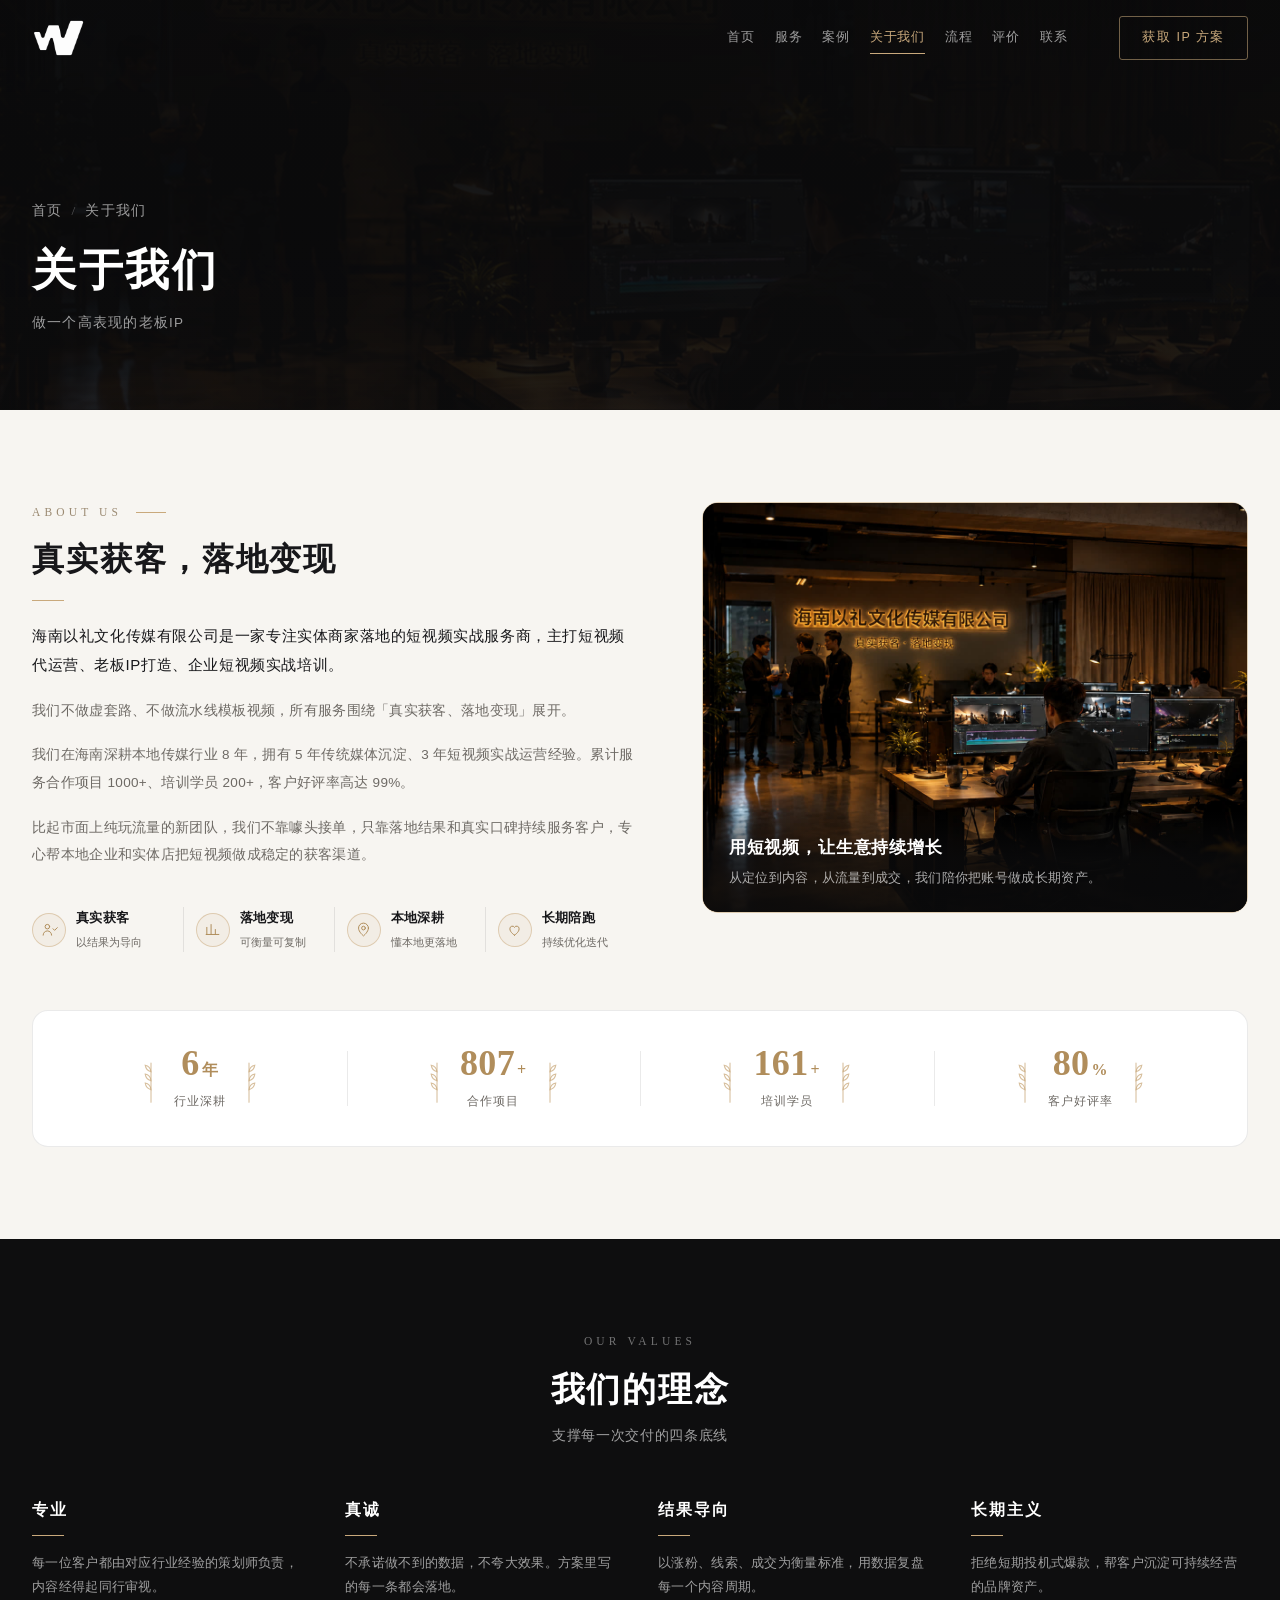
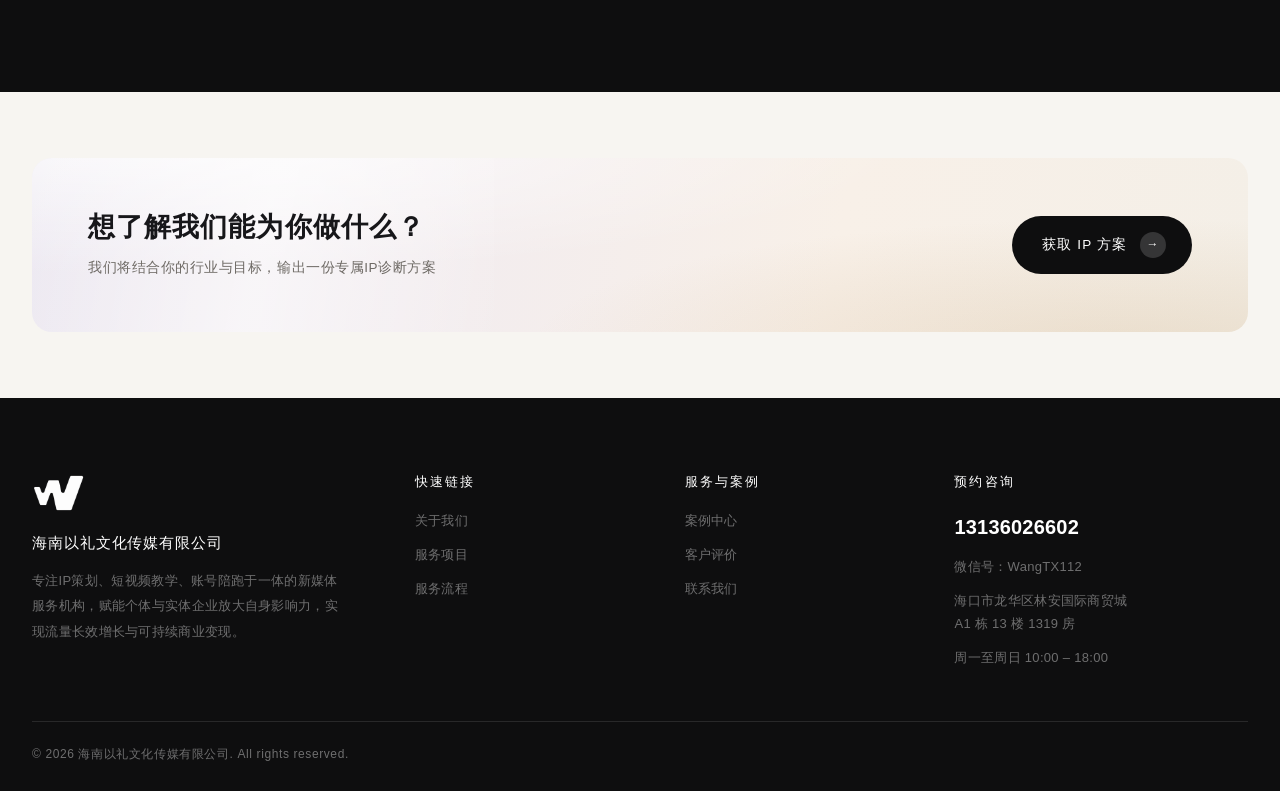
==== about.html @ f3bdbd37 "Publish responsive website with working videos and contact form" ====
<!DOCTYPE html>
<html lang="zh-CN">
<head>
<meta charset="UTF-8">
<meta name="viewport" content="width=device-width,initial-scale=1,viewport-fit=cover">
<title>关于我们 | 海南以礼文化传媒有限公司</title>
<meta name="description" content="海南以礼文化传媒有限公司是一家专注实体商家落地的短视频实战服务商，主打短视频代运营、老板IP打造、企业短视频实战培训。海南深耕 8 年，累计合作项目 1000+、培训学员 200+。">
<link rel="icon" href="assets/images/favicon.png" type="image/png">
<link rel="stylesheet" href="assets/css/base.css">
<link rel="stylesheet" href="assets/css/layout.css">
<link rel="stylesheet" href="assets/css/components.css">
<link rel="stylesheet" href="assets/css/pages.css">
<link rel="stylesheet" href="assets/css/responsive.css">
<link rel="stylesheet" href="assets/css/motion.css">
</head>
<body data-page="about">
<div id="site-header"></div>
<script src="assets/js/layout.js"></script>

<section class="phero">
  <div class="media" data-ph="about-1.jpg"><img src="assets/images/about-1.jpg" alt="团队办公场景"></div>
  <div class="wrap phero-in">
    <p class="crumb"><a href="index.html">首页</a><i>/</i>关于我们</p>
    <h1>关于我们</h1>
    <p>做一个高表现的老板IP</p>
  </div>
</section>

<section class="sec light">
  <div class="wrap about-split">
    <div class="about-tx rv">
      <p class="eyebrow eyebrow-l">About Us</p>
      <h2>真实获客，落地变现</h2>
      <span class="rule left"></span>
      <p class="lead mt-m">海南以礼文化传媒有限公司是一家专注实体商家落地的短视频实战服务商，主打短视频代运营、老板IP打造、企业短视频实战培训。</p>
      <p class="body mt-s">我们不做虚套路、不做流水线模板视频，所有服务围绕「真实获客、落地变现」展开。</p>
      <p class="body">我们在海南深耕本地传媒行业 8 年，拥有 5 年传统媒体沉淀、3 年短视频实战运营经验。累计服务合作项目 1000+、培训学员 200+，客户好评率高达 99%。</p>
      <p class="body">比起市面上纯玩流量的新团队，我们不靠噱头接单，只靠落地结果和真实口碑持续服务客户，专心帮本地企业和实体店把短视频做成稳定的获客渠道。</p>

      <div class="about-feat">
        <div>
          <span class="feat-ic"><svg viewBox="0 0 24 24"><circle cx="9" cy="8" r="3.2"/><path d="M3 20c0-3.3 2.7-6 6-6s6 2.7 6 6"/><path d="M17 11l2.2 2.2L23 9.4"/></svg></span>
          <div><b>真实获客</b><i>以结果为导向</i></div>
        </div>
        <div>
          <span class="feat-ic"><svg viewBox="0 0 24 24"><path d="M4 19V9M10 19V5M16 19v-7M21 19H3"/></svg></span>
          <div><b>落地变现</b><i>可衡量可复制</i></div>
        </div>
        <div>
          <span class="feat-ic"><svg viewBox="0 0 24 24"><path d="M19 10c0 5.5-7 11-7 11s-7-5.5-7-11a7 7 0 0 1 14 0z"/><circle cx="12" cy="10" r="2.6"/></svg></span>
          <div><b>本地深耕</b><i>懂本地更落地</i></div>
        </div>
        <div>
          <span class="feat-ic"><svg viewBox="0 0 24 24"><path d="M12 20s-6.5-3.8-6.5-9A3.5 3.5 0 0 1 12 9a3.5 3.5 0 0 1 6.5 2c0 5.2-6.5 9-6.5 9z"/></svg></span>
          <div><b>长期陪跑</b><i>持续优化迭代</i></div>
        </div>
      </div>
    </div>

    <div class="about-media rv" data-d="140">
      <div class="media" data-ph="about-1.jpg"><img src="assets/images/about-1.jpg" alt="公司办公与剪辑工位实景"></div>
      <div class="av-cap">
        <h4>用短视频，让生意持续增长</h4>
        <p>从定位到内容，从流量到成交，我们陪你把账号做成长期资产。</p>
      </div>
    </div>
  </div>

  <div class="wrap">
    <div class="about-stats-card rv" data-d="200">
      <div class="asc-item">
        <svg viewBox="0 0 20 56"><path d="M10 54V10"/><path d="M10 20C6.5 19 4 16 3.5 12.5 7 13 9.5 16 10 20Z"/><path d="M10 30C6.5 29 4 26 3.5 22.5 7 23 9.5 26 10 30Z"/><path d="M10 40C6.5 39 4 36 3.5 32.5 7 33 9.5 36 10 40Z"/></svg>
        <span class="asc-tx"><b><span data-count="8">8</span><em>年</em></b><span>行业深耕</span></span>
        <svg class="r" viewBox="0 0 20 56"><path d="M10 54V10"/><path d="M10 20C6.5 19 4 16 3.5 12.5 7 13 9.5 16 10 20Z"/><path d="M10 30C6.5 29 4 26 3.5 22.5 7 23 9.5 26 10 30Z"/><path d="M10 40C6.5 39 4 36 3.5 32.5 7 33 9.5 36 10 40Z"/></svg>
      </div>
      <div class="asc-item">
        <svg viewBox="0 0 20 56"><path d="M10 54V10"/><path d="M10 20C6.5 19 4 16 3.5 12.5 7 13 9.5 16 10 20Z"/><path d="M10 30C6.5 29 4 26 3.5 22.5 7 23 9.5 26 10 30Z"/><path d="M10 40C6.5 39 4 36 3.5 32.5 7 33 9.5 36 10 40Z"/></svg>
        <span class="asc-tx"><b><span data-count="1000">1000</span><em>+</em></b><span>合作项目</span></span>
        <svg class="r" viewBox="0 0 20 56"><path d="M10 54V10"/><path d="M10 20C6.5 19 4 16 3.5 12.5 7 13 9.5 16 10 20Z"/><path d="M10 30C6.5 29 4 26 3.5 22.5 7 23 9.5 26 10 30Z"/><path d="M10 40C6.5 39 4 36 3.5 32.5 7 33 9.5 36 10 40Z"/></svg>
      </div>
      <div class="asc-item">
        <svg viewBox="0 0 20 56"><path d="M10 54V10"/><path d="M10 20C6.5 19 4 16 3.5 12.5 7 13 9.5 16 10 20Z"/><path d="M10 30C6.5 29 4 26 3.5 22.5 7 23 9.5 26 10 30Z"/><path d="M10 40C6.5 39 4 36 3.5 32.5 7 33 9.5 36 10 40Z"/></svg>
        <span class="asc-tx"><b><span data-count="200">200</span><em>+</em></b><span>培训学员</span></span>
        <svg class="r" viewBox="0 0 20 56"><path d="M10 54V10"/><path d="M10 20C6.5 19 4 16 3.5 12.5 7 13 9.5 16 10 20Z"/><path d="M10 30C6.5 29 4 26 3.5 22.5 7 23 9.5 26 10 30Z"/><path d="M10 40C6.5 39 4 36 3.5 32.5 7 33 9.5 36 10 40Z"/></svg>
      </div>
      <div class="asc-item">
        <svg viewBox="0 0 20 56"><path d="M10 54V10"/><path d="M10 20C6.5 19 4 16 3.5 12.5 7 13 9.5 16 10 20Z"/><path d="M10 30C6.5 29 4 26 3.5 22.5 7 23 9.5 26 10 30Z"/><path d="M10 40C6.5 39 4 36 3.5 32.5 7 33 9.5 36 10 40Z"/></svg>
        <span class="asc-tx"><b><span data-count="99">99</span><em>%</em></b><span>客户好评率</span></span>
        <svg class="r" viewBox="0 0 20 56"><path d="M10 54V10"/><path d="M10 20C6.5 19 4 16 3.5 12.5 7 13 9.5 16 10 20Z"/><path d="M10 30C6.5 29 4 26 3.5 22.5 7 23 9.5 26 10 30Z"/><path d="M10 40C6.5 39 4 36 3.5 32.5 7 33 9.5 36 10 40Z"/></svg>
      </div>
    </div>
  </div>
</section>

<section class="sec dark">
  <div class="wrap">
    <div class="center rv">
      <p class="eyebrow">Our Values</p>
      <h2 class="sec-title">我们的理念</h2>
      <p class="sec-sub">支撑每一次交付的四条底线</p>
    </div>
    <div class="values mt-l">
      <div class="value rv">
        <h4>专业</h4><span class="rule left"></span>
        <p>每一位客户都由对应行业经验的策划师负责，内容经得起同行审视。</p>
      </div>
      <div class="value rv" data-d="100">
        <h4>真诚</h4><span class="rule left"></span>
        <p>不承诺做不到的数据，不夸大效果。方案里写的每一条都会落地。</p>
      </div>
      <div class="value rv" data-d="200">
        <h4>结果导向</h4><span class="rule left"></span>
        <p>以涨粉、线索、成交为衡量标准，用数据复盘每一个内容周期。</p>
      </div>
      <div class="value rv" data-d="300">
        <h4>长期主义</h4><span class="rule left"></span>
        <p>拒绝短期投机式爆款，帮客户沉淀可持续经营的品牌资产。</p>
      </div>
    </div>
  </div>
</section>

<section class="sec-sm light">
  <div class="wrap">
    <div class="cta-card rv">
      <div>
        <h2>想了解我们能为你做什么？</h2>
        <p>我们将结合你的行业与目标，输出一份专属IP诊断方案</p>
      </div>
      <a class="btn-pill" href="contact.html">获取 IP 方案 <i>→</i></a>
    </div>
  </div>
</section>

<div id="site-footer"></div>
<script src="assets/js/main.js"></script>
</body>
</html>
---- assets/css/base.css ----
/* ============ 海南以礼文化传媒有限公司 · 设计令牌与基础样式 ============ */
:root{
  --ink:#0E0E0F;          /* 主深色背景 */
  --ink-2:#141415;        /* 深色卡片 */
  --ink-3:#232325;        /* 深色描边 */
  --cream:#F7F5F1;        /* 浅色区块背景（暖白） */
  --cream-2:#EAE5DD;      /* 浅色描边/装饰 */
  --gold:#C9A97C;         /* 金色主强调 */
  --gold-d:#B08D5B;       /* 金色深 */
  --eyebrow:#9B8A72;      /* 小标英文（浅底） */
  --tx-dark:#17171A;
  --tx-mid:#6E6A65;
  --tx-light:#FFFFFF;
  --tx-dim:rgba(255,255,255,.60);
  --tx-dim-2:rgba(255,255,255,.40);
  --line-d:rgba(255,255,255,.11);
  --line-l:rgba(23,23,26,.09);

  --f-sans:-apple-system,BlinkMacSystemFont,"PingFang SC","Hiragino Sans GB","Microsoft YaHei","Helvetica Neue",Arial,sans-serif;
  --f-en:"Optima","Didot","Cormorant Garamond",Georgia,"Times New Roman",serif;
  --f-num:-apple-system,BlinkMacSystemFont,"Helvetica Neue",Arial,"PingFang SC",sans-serif;
  --f-serif:"Songti SC","Source Han Serif SC","Noto Serif SC","STSong",Georgia,serif;

  --wrap:1280px;
  --pad:40px;
  --r:3px;
  --ease:cubic-bezier(.22,.61,.36,1);
}

*,*::before,*::after{box-sizing:border-box}
html{-webkit-text-size-adjust:100%;scroll-behavior:smooth}
body{
  margin:0;font-family:var(--f-sans);background:var(--cream);color:var(--tx-dark);
  font-size:15px;line-height:1.75;letter-spacing:.02em;
  -webkit-font-smoothing:antialiased;-moz-osx-font-smoothing:grayscale;
}
img{max-width:100%;display:block;border:0}
a{color:inherit;text-decoration:none;transition:color .3s var(--ease),opacity .3s var(--ease)}
ul,ol{margin:0;padding:0;list-style:none}
h1,h2,h3,h4,h5{margin:0;font-weight:600;line-height:1.3;letter-spacing:.01em}
p{margin:0}
button,input,textarea,select{font:inherit;color:inherit}
::selection{background:var(--gold);color:#fff}

/* ---------- 布局工具 ---------- */
.wrap{
  width:100%;max-width:var(--wrap);margin:0 auto;
  padding-left:max(var(--pad),env(safe-area-inset-left,0px));
  padding-right:max(var(--pad),env(safe-area-inset-right,0px));
}
.wrap-n{max-width:1000px}
.sec{padding:92px 0}
.sec-sm{padding:66px 0}
.sec.first{padding-top:150px}   /* 无 Banner 的浅色页，避让固定页头 */
.dark{background:var(--ink);color:var(--tx-light)}
.dark p{color:var(--tx-dim)}
.light{background:var(--cream);color:var(--tx-dark)}
.white{background:#fff}
.center{text-align:center}
.grid{display:grid;gap:22px}
.g2{grid-template-columns:repeat(2,1fr)}
.g3{grid-template-columns:repeat(3,1fr)}
.g4{grid-template-columns:repeat(4,1fr)}
.mt-s{margin-top:16px}.mt-m{margin-top:32px}.mt-l{margin-top:52px}.mt-xl{margin-top:78px}

/* ---------- 标题组 ---------- */
.eyebrow{
  font-family:var(--f-en);font-size:11.5px;letter-spacing:.36em;text-transform:uppercase;
  color:var(--eyebrow);margin-bottom:16px;font-weight:500;
}
.dark .eyebrow{color:rgba(255,255,255,.42)}
.sec-title{font-size:34px;letter-spacing:.05em;font-weight:600}
.sec-sub{margin-top:13px;font-size:13.5px;color:var(--tx-mid);letter-spacing:.05em}
.dark .sec-sub{color:var(--tx-dim)}
.rule{display:block;width:32px;height:1px;background:var(--gold);margin:20px auto 0}
.rule.left{margin-left:0}

/* ---------- 按钮 ---------- */
.btn{
  display:inline-flex;align-items:center;justify-content:center;gap:10px;
  padding:15px 32px;font-size:13.5px;letter-spacing:.12em;border:1px solid transparent;
  border-radius:var(--r);cursor:pointer;transition:all .35s var(--ease);white-space:nowrap;
}
.btn-gold{background:var(--gold);color:#1A1512;border-color:var(--gold)}
.btn-gold:hover{background:var(--gold-d);border-color:var(--gold-d);color:#fff}
.btn-ghost{border-color:rgba(255,255,255,.30);color:var(--tx-light);background:transparent}
.btn-ghost:hover{border-color:var(--gold);color:var(--gold)}
.btn-dark{background:var(--ink);color:#fff;border-color:var(--ink)}
.btn-dark:hover{background:var(--gold);border-color:var(--gold);color:#1A1512}
.btn-line{border-color:rgba(23,23,26,.28);color:var(--tx-dark)}
.btn-line:hover{background:var(--tx-dark);color:#fff;border-color:var(--tx-dark)}
.btn-white{background:#fff;color:var(--tx-dark);border-color:#fff}
.btn-white:hover{background:var(--tx-dark);color:#fff;border-color:var(--tx-dark)}
.btn-block{width:100%}
.link-more{
  display:inline-flex;align-items:center;gap:8px;font-size:12.5px;letter-spacing:.09em;color:var(--tx-dark);
}
.link-more i{width:15px;height:1px;background:currentColor;transition:width .3s var(--ease)}
.link-more:hover{color:var(--gold)}
.link-more:hover i{width:25px}
.dark .link-more{color:var(--tx-dim)}

/* ---------- 图片占位（素材未上传时优雅降级） ---------- */
.media{
  display:block;position:relative;overflow:hidden;background:
    linear-gradient(135deg,#1C1C1E 0%,#2A2A2C 46%,#131314 100%);
}
.media::after{
  content:attr(data-ph);position:absolute;inset:0;z-index:0;
  display:flex;align-items:center;justify-content:center;text-align:center;padding:12px;
  font-family:var(--f-en);font-size:11px;letter-spacing:.18em;color:rgba(255,255,255,.28);
}
.media>img,.media>video{
  position:absolute;inset:0;z-index:1;width:100%;height:100%;
  object-fit:cover;transition:transform 1.1s var(--ease);
}
.media.tall{aspect-ratio:3/4}
.media.sq{aspect-ratio:1/1}
.media.wide{aspect-ratio:16/9}
.media.port{aspect-ratio:4/5}
.media.land{aspect-ratio:3/2}
.zoom:hover .media>img{transform:scale(1.05)}

/* ---------- 入场动画 ---------- */
.rv{opacity:0;transform:translateY(24px);transition:opacity .9s var(--ease),transform .9s var(--ease)}
.rv.in{opacity:1;transform:none}
@media (prefers-reduced-motion:reduce){
  .rv{opacity:1;transform:none;transition:none}
  html{scroll-behavior:auto}
}
---- assets/css/layout.css ----
/* ============ 页头 / 导航 ============ */
.hdr{
  position:fixed;top:0;left:0;right:0;z-index:120;
  transition:background .4s var(--ease),border-color .4s var(--ease);
  border-bottom:1px solid transparent;
  padding:calc(16px + env(safe-area-inset-top,0px)) 0 16px;
}
.hdr-in{display:flex;align-items:center;gap:28px}
.hdr.solid{background:rgba(14,14,15,.93);backdrop-filter:saturate(160%) blur(14px);border-bottom-color:var(--line-d)}
.hdr.on-light{background:rgba(255,255,255,.95);backdrop-filter:saturate(160%) blur(14px);border-bottom-color:var(--line-l)}

.logo{display:flex;align-items:center;color:var(--tx-light);margin-right:auto}
.on-light .logo{color:var(--tx-dark)}
.logo-mk{
  display:block;height:38px;flex:none;
}
.logo-mk img{display:block;height:100%;width:auto}
.logo-mk .lg-d{display:none}
.on-light .logo-mk .lg-l{display:none}
.on-light .logo-mk .lg-d{display:block}

.nav{display:flex;align-items:center;gap:26px;margin-right:32px}
.nav a{font-size:13px;letter-spacing:.06em;color:var(--tx-dim);position:relative;padding:5px 0}
.on-light .nav a{color:var(--tx-mid)}
.nav a::after{
  content:"";position:absolute;left:0;right:100%;bottom:0;height:1px;background:var(--gold);
  transition:right .35s var(--ease);
}
.nav a:hover,.nav a[aria-current="page"]{color:var(--gold)}
.nav a:hover::after,.nav a[aria-current="page"]::after{right:0}
.hdr-cta{display:flex;align-items:center;gap:12px}
.hdr .btn{padding:10px 22px;font-size:12.5px}
.hdr .btn-ghost{border-color:rgba(201,169,124,.55);color:var(--gold)}
.hdr .btn-ghost:hover{background:var(--gold);border-color:var(--gold);color:#1A1512}
.on-light .btn-ghost{border-color:rgba(23,23,26,.24);color:var(--tx-dark)}
.on-light .btn-ghost:hover{border-color:var(--gold);color:var(--gold)}

/* 汉堡菜单 */
.burger{display:none;width:44px;height:44px;background:none;border:0;cursor:pointer;position:relative}
.burger span{position:absolute;left:9px;right:9px;height:1.5px;background:currentColor;transition:.35s var(--ease)}
.burger span:nth-child(1){top:15px}
.burger span:nth-child(2){top:22px}
.burger span:nth-child(3){top:29px}
body.menu-open .burger span:nth-child(1){transform:translateY(7px) rotate(45deg)}
body.menu-open .burger span:nth-child(2){opacity:0}
body.menu-open .burger span:nth-child(3){transform:translateY(-7px) rotate(-45deg)}
.drawer{
  position:fixed;inset:0;z-index:110;background:var(--ink);
  height:100vh;height:100dvh;overflow-y:auto;overscroll-behavior:contain;
  -webkit-overflow-scrolling:touch;
  padding:calc(96px + env(safe-area-inset-top,0px))
          max(24px,env(safe-area-inset-right,0px))
          calc(40px + env(safe-area-inset-bottom,0px))
          max(24px,env(safe-area-inset-left,0px));
  display:flex;flex-direction:column;gap:6px;
  opacity:0;visibility:hidden;transform:translateY(-12px);transition:.4s var(--ease);
}
body.menu-open .drawer{opacity:1;visibility:visible;transform:none}
body.menu-open{overflow:hidden}
.drawer a{
  font-size:19px;letter-spacing:.1em;color:var(--tx-light);padding:15px 4px;
  border-bottom:1px solid var(--line-d);
}
.drawer a:hover{color:var(--gold)}
.drawer .btn{margin-top:26px}

/* ============ 首页 Hero：全屏照片轮播 ============ */
.hero{position:relative;min-height:100svh;display:flex;align-items:center;background:var(--ink);overflow:hidden}
.hero-slides{position:absolute;inset:0;z-index:0}
.hero-slide{position:absolute;inset:0;opacity:0;transition:opacity 1.25s var(--ease)}
.hero-slide.is-on{opacity:1}
.hero-slides::after{
  content:"";position:absolute;inset:0;z-index:2;pointer-events:none;
  background:
    linear-gradient(180deg,rgba(14,14,15,.42) 0%,rgba(14,14,15,0) 24%,rgba(14,14,15,0) 60%,rgba(14,14,15,.80) 100%),
    linear-gradient(100deg,rgba(11,11,12,.92) 0%,rgba(11,11,12,.78) 34%,rgba(12,12,13,.40) 66%,rgba(12,12,13,.20) 100%);
}
.hero-in{position:relative;z-index:4;width:100%;padding:146px 0 132px}
.hero h1{
  font-size:clamp(40px,5.9vw,84px);line-height:1.17;letter-spacing:.03em;color:#fff;font-weight:600;
}
.hero h1 em{display:block;font-style:normal}
.hero-sub{margin-top:28px;font-size:15.5px;line-height:2;color:var(--tx-dim);max-width:30em}
.hero-btns{display:flex;flex-wrap:wrap;gap:13px;margin-top:42px}

/* 左右切换箭头：贴在首屏左右两边，悬停浮现，触屏设备常显 */
.hero-arrow{
  position:absolute;top:50%;z-index:6;transform:translateY(-50%);
  width:46px;height:46px;padding:0;cursor:pointer;color:#fff;
  display:flex;align-items:center;justify-content:center;
  border:1px solid rgba(255,255,255,.44);border-radius:4px;
  background:rgba(14,14,15,.26);backdrop-filter:blur(6px);
  opacity:0;visibility:hidden;
  transition:opacity .35s var(--ease),visibility .35s var(--ease),
             background .3s var(--ease),border-color .3s var(--ease),color .3s var(--ease);
}
.hero-prev{left:24px}
.hero-next{right:24px}
.hero:hover .hero-arrow,.hero-arrow:focus-visible{opacity:1;visibility:visible}
.hero-arrow:hover{background:var(--gold);border-color:var(--gold);color:#1A1512}
.hero-arrow svg{width:18px;height:18px;stroke:currentColor;fill:none;stroke-width:1.6;stroke-linecap:round;stroke-linejoin:round}
@media (hover:none){
  .hero-arrow{opacity:1;visibility:visible}
}
/* 窗口不够宽时，首屏文字让出左右边距，避免被箭头压住 */
@media (max-width:1400px){
  .hero-in .wrap{
    padding-left:max(88px,env(safe-area-inset-left,0px));
    padding-right:max(88px,env(safe-area-inset-right,0px));
  }
}

/* ============ 数据条（独立深色横带） ============ */
.stats{background:var(--ink);color:var(--tx-light)}
.stats-in{display:grid;grid-template-columns:repeat(4,1fr)}
.stat{padding:40px 8px 44px;position:relative;text-align:center}
.stat+.stat::before{content:"";position:absolute;left:0;top:30px;bottom:30px;width:1px;background:var(--line-d)}
.stat>b{display:block;font-family:var(--f-num);font-size:34px;font-weight:700;letter-spacing:-.005em;color:#fff;line-height:1}
.stat>span{display:block;margin-top:13px;font-size:12.5px;letter-spacing:.12em;color:var(--tx-dim-2)}
.light .stat>b{color:var(--tx-dark)}
.light .stat>span{color:var(--tx-mid)}
.light .stat+.stat::before{background:var(--line-l)}

/* ============ 内页 Banner ============ */
.phero{position:relative;background:var(--ink);padding:186px 0 76px;overflow:hidden}
.phero .media{position:absolute;inset:0;opacity:.32}
.phero::after{
  content:"";position:absolute;inset:0;z-index:2;
  background:linear-gradient(180deg,rgba(10,10,11,.94),rgba(12,12,13,.72));
}
.phero-in{position:relative;z-index:3}
.phero h1{font-size:clamp(30px,3.6vw,44px);letter-spacing:.06em;color:#fff}
.phero p{margin-top:13px;font-size:13.5px;letter-spacing:.09em;color:var(--tx-dim)}
.crumb{font-family:var(--f-en);font-size:11px;letter-spacing:.2em;color:var(--tx-dim-2);margin-bottom:18px}
.crumb a:hover{color:var(--gold)}
.crumb i{margin:0 9px;font-style:normal;opacity:.5}

/* ============ 通栏 CTA（浅色渐变圆角卡） ============ */
.cta-card{
  position:relative;overflow:hidden;border-radius:20px;
  padding:52px 56px;display:flex;align-items:center;justify-content:space-between;gap:36px;
  background:linear-gradient(100deg,#ECE8F1 0%,#F2ECEF 32%,#F8F0E8 66%,#F4EFE7 100%);
}
.cta-card::before{
  content:"";position:absolute;inset:0;z-index:0;
  background:
    radial-gradient(120% 150% at 10% -10%,rgba(255,255,255,.78) 0%,rgba(255,255,255,0) 52%),
    radial-gradient(85% 130% at 90% 110%,rgba(201,169,124,.26) 0%,rgba(201,169,124,0) 58%);
}
.cta-card>*{position:relative;z-index:1}
.cta-card h2{font-size:27px;letter-spacing:.04em;color:var(--tx-dark);font-weight:600}
.cta-card p{margin-top:11px;font-size:13.5px;letter-spacing:.04em;color:var(--tx-mid)}

.btn-pill{
  display:inline-flex;align-items:center;gap:13px;flex:none;
  padding:16px 26px 16px 30px;border-radius:999px;background:var(--ink);color:#fff;
  font-size:13.5px;letter-spacing:.08em;white-space:nowrap;transition:.35s var(--ease);
}
.btn-pill i{
  width:26px;height:26px;border-radius:50%;background:rgba(255,255,255,.16);flex:none;
  display:flex;align-items:center;justify-content:center;font-style:normal;font-size:12px;
  transition:.35s var(--ease);
}
.btn-pill:hover{background:var(--gold);color:#1A1512}
.btn-pill:hover i{background:rgba(26,21,18,.18);transform:translateX(3px)}
---- assets/css/components.css ----
/* ============ 首页导语区（左文右图，横向可滑） ============ */
.intro-split{display:grid;grid-template-columns:.9fr 1.1fr;gap:56px;align-items:center}
.intro-tx h2{font-size:clamp(28px,2.8vw,40px);line-height:1.24;letter-spacing:.03em}
.intro-sub{margin-top:16px;font-size:14px;line-height:1.95;color:var(--tx-mid);max-width:25em}
.intro-stats{
  display:grid;grid-template-columns:repeat(2,1fr);gap:26px 30px;
  margin:34px 0 32px;max-width:23em;
}
.intro-stats>div>b{display:block;font-family:var(--f-num);font-size:36px;font-weight:700;letter-spacing:-.01em;line-height:1;color:var(--tx-dark)}
.intro-stats>div>span{display:block;margin-top:8px;font-size:12.5px;letter-spacing:.09em;color:var(--tx-mid)}
.intro-btns{display:flex;flex-wrap:wrap;gap:12px}

/* 右侧视频：竖版短视频，限宽居中 */
.intro-video{position:relative;width:100%;max-width:342px;margin:0 auto}
.intro-video .media{aspect-ratio:9/16;border-radius:18px}
.vid-sound{
  position:absolute;right:14px;bottom:14px;z-index:3;
  width:40px;height:40px;padding:0;cursor:pointer;color:#fff;
  display:flex;align-items:center;justify-content:center;
  border:1px solid rgba(255,255,255,.42);border-radius:50%;
  background:rgba(14,14,15,.34);backdrop-filter:blur(6px);
  transition:background .3s var(--ease),border-color .3s var(--ease),color .3s var(--ease);
}
.vid-sound:hover{background:var(--gold);border-color:var(--gold);color:#1A1512}
.vid-sound svg{width:17px;height:17px;stroke:currentColor;fill:none;stroke-width:1.5;stroke-linecap:round;stroke-linejoin:round}
.vid-sound .ic-loud{display:none}
.vid-sound[aria-pressed="true"] .ic-mute{display:none}
.vid-sound[aria-pressed="true"] .ic-loud{display:block}

/* ============ 服务卡片（4 张独立白卡，居中内容） ============ */
.svc-grid{display:grid;grid-template-columns:repeat(4,1fr);gap:22px}
.svc{
  background:#fff;border:1px solid var(--line-l);border-radius:var(--r);
  padding:40px 26px 34px;text-align:center;transition:transform .4s var(--ease),box-shadow .4s var(--ease);
}
.svc:hover{transform:translateY(-6px);box-shadow:0 20px 44px rgba(23,20,16,.09)}
.svc-ic{
  width:44px;height:44px;margin:0 auto 22px;display:flex;align-items:center;justify-content:center;
  color:var(--tx-dark);
}
.svc-ic svg{width:26px;height:26px;stroke:currentColor;fill:none;stroke-width:1.3}
.svc h3{font-size:16px;letter-spacing:.05em}
.svc p{margin-top:13px;font-size:12.5px;line-height:1.95;color:var(--tx-mid);min-height:4.9em}
.svc .link-more{margin-top:20px}

/* ============ 案例卡片（图上 + 文字在下） ============ */
.case{display:block;overflow:hidden;border-radius:var(--r)}
.case .media{aspect-ratio:3/2}
.case-info{padding:18px 2px 0}

/* 竖版案例卡：悬停静音播放预览片段 */
.case-v .media.vert{aspect-ratio:9/16;border-radius:10px}
.case-v .media>video{z-index:2;opacity:0;transition:opacity .45s var(--ease)}
.case-v:hover .media>video,.case-v.is-playing .media>video{opacity:1}
.case-play{
  position:absolute;inset:0;z-index:3;display:flex;align-items:center;justify-content:center;
  transition:opacity .35s var(--ease);pointer-events:none;
}
.case-play svg{
  width:46px;height:46px;padding:13px;box-sizing:border-box;border-radius:50%;
  fill:#fff;stroke:none;background:rgba(14,14,15,.42);backdrop-filter:blur(4px);
  border:1px solid rgba(255,255,255,.38);transition:.35s var(--ease);
}
.case-v:hover .case-play,.case-v.is-playing .case-play{opacity:0}
/* 声音按钮不能嵌在 <a> 里，卡片改为 div 容器 + 内层整块链接 */
.case-v{position:relative}
.case-a{display:block;color:inherit}
.case-sound{
  top:12px;right:12px;bottom:auto;width:34px;height:34px;z-index:4;opacity:0;
  transition:opacity .3s var(--ease),background .3s var(--ease),border-color .3s var(--ease),color .3s var(--ease);
}
.case-sound svg{width:15px;height:15px}
.case-v:hover .case-sound,.case-sound:focus-visible,.case-sound[aria-pressed="true"]{opacity:1}
/* 触屏没有 hover，按钮常显 */
@media (hover:none){.case-sound{opacity:1}}
.case-info h3{font-size:16px;letter-spacing:.05em;color:#fff}
.case-info p{margin-top:8px;font-size:12.5px;letter-spacing:.06em;color:var(--gold)}
.case-num{display:block;margin-top:7px;font-size:12px;letter-spacing:.03em;color:var(--tx-dim-2)}
/* 账号主页截图卡：按截图原始比例展示，不裁切 */
.case .media.shot{aspect-ratio:1206/1250;background:#EFECE6}
/* 浅色区块内变为白卡 */
.light .case,.white .case{background:#fff;border:1px solid var(--line-l);transition:transform .4s var(--ease),box-shadow .4s var(--ease)}
.light .case:hover,.white .case:hover{transform:translateY(-6px);box-shadow:0 20px 44px rgba(23,20,16,.09)}
.light .case-info,.white .case-info{padding:18px 20px 22px}
.light .case-info h3,.white .case-info h3{color:var(--tx-dark)}
.light .case-num,.white .case-num{color:var(--tx-mid)}

/* 筛选标签 */
.filters{display:flex;flex-wrap:wrap;justify-content:center;gap:10px;margin:0 0 44px}
.filter{
  padding:9px 24px;font-size:12.5px;letter-spacing:.09em;border:1px solid var(--line-l);
  background:transparent;cursor:pointer;transition:.3s var(--ease);color:var(--tx-mid);border-radius:var(--r);
}
.filter:hover{border-color:var(--gold);color:var(--gold)}
.filter.on{background:var(--ink);border-color:var(--ink);color:#fff}
.case-item.hide{display:none}

/* ============ 关于我们 ============ */
.about-split{display:grid;grid-template-columns:1.05fr .95fr;gap:66px;align-items:start}

/* 小标后缀短线 */
.eyebrow-l{display:flex;align-items:center;gap:14px}
.eyebrow-l::after{content:"";flex:none;width:30px;height:1px;background:var(--gold)}

.about-tx h2{font-size:clamp(26px,2.5vw,36px);letter-spacing:.06em;font-family:var(--f-serif);font-weight:600;line-height:1.3}
.about-tx .lead{margin-top:20px;font-size:15px;color:var(--tx-dark);letter-spacing:.04em;line-height:1.95}
.about-tx p+p{margin-top:17px}
.about-tx .body{font-size:13.5px;line-height:2.05;color:var(--tx-mid)}

/* 四条卖点：圆形金色图标 + 竖分隔线 */
.about-feat{display:grid;grid-template-columns:repeat(4,1fr);gap:0;margin-top:38px}
.about-feat>div{display:flex;align-items:center;gap:10px;padding:0 12px}
.about-feat>div:first-child{padding-left:0}
.about-feat>div+div{border-left:1px solid var(--line-l)}
.feat-ic{
  width:34px;height:34px;flex:none;border-radius:50%;
  border:1px solid rgba(201,169,124,.5);background:rgba(201,169,124,.10);
  display:flex;align-items:center;justify-content:center;color:var(--gold-d);
}
.feat-ic svg{width:17px;height:17px;stroke:currentColor;fill:none;stroke-width:1.4;stroke-linecap:round;stroke-linejoin:round}
.about-feat b{display:block;font-size:13px;letter-spacing:.02em;color:var(--tx-dark);font-weight:600;white-space:nowrap}
.about-feat i{display:block;margin-top:3px;font-style:normal;font-size:11px;letter-spacing:0;color:var(--tx-mid);white-space:nowrap}

/* 右侧视频卡：金色描边 + 播放按钮 + 底部说明条 */
.about-media{position:relative;border-radius:16px;overflow:hidden;border:1px solid rgba(201,169,124,.55)}
.about-media .media{aspect-ratio:4/3}
.about-media>video{position:absolute;inset:0;z-index:2;width:100%;height:100%;object-fit:cover;opacity:0;transition:opacity .4s var(--ease)}
.about-media.on>video{opacity:1}
.av-play{
  position:absolute;left:50%;top:44%;z-index:4;transform:translate(-50%,-50%);
  width:64px;height:64px;padding:0;cursor:pointer;border-radius:50%;
  border:1px solid rgba(255,255,255,.7);background:rgba(255,255,255,.22);backdrop-filter:blur(4px);
  display:flex;align-items:center;justify-content:center;color:#fff;transition:.35s var(--ease);
}
.av-play svg{width:22px;height:22px;fill:currentColor;stroke:none;margin-left:3px}
.av-play:hover{background:var(--gold);border-color:var(--gold);color:#1A1512;transform:translate(-50%,-50%) scale(1.06)}
.about-media.on .av-play{opacity:0;visibility:hidden}
.av-cap{
  position:absolute;left:0;right:0;bottom:0;z-index:3;padding:26px 26px 22px;
  background:linear-gradient(180deg,rgba(10,10,11,0),rgba(10,10,11,.86) 46%,rgba(10,10,11,.94));
}
.av-cap h4{font-size:16.5px;letter-spacing:.05em;color:#fff;font-weight:600}
.av-cap p{margin-top:8px;font-size:12.5px;line-height:1.85;color:rgba(255,255,255,.66)}
.about-media.on .av-cap{opacity:0;visibility:hidden;transition:.35s var(--ease)}

/* 数据卡：白底圆角 + 两侧麦穗装饰 */
.about-stats-card{
  margin-top:58px;background:#fff;border:1px solid var(--line-l);border-radius:16px;
  display:grid;grid-template-columns:repeat(4,1fr);padding:34px 20px;
}
.asc-item{display:flex;align-items:center;justify-content:center;gap:14px;position:relative}
.asc-item+.asc-item::before{content:"";position:absolute;left:0;top:6px;bottom:6px;width:1px;background:var(--line-l)}
.asc-item>svg{width:18px;height:50px;flex:none;stroke:rgba(201,169,124,.75);fill:none;stroke-width:1.2;stroke-linecap:round}
.asc-item>svg.r{transform:scaleX(-1)}
.asc-tx{text-align:center}
.asc-tx>b{
  display:block;font-family:var(--f-serif);font-size:36px;font-weight:600;line-height:1;
  color:var(--gold-d);letter-spacing:.01em;white-space:nowrap;
}
.asc-tx>b em{font-style:normal;font-size:16px;margin-left:2px}
.asc-tx>span{display:block;margin-top:10px;font-size:12px;letter-spacing:.09em;color:var(--tx-mid);white-space:nowrap}

/* 理念 */
.values{display:grid;grid-template-columns:repeat(4,1fr);gap:36px}
.value h4{font-size:15.5px;letter-spacing:.12em}
.value .rule{margin:15px 0}
.value p{font-size:12.5px;line-height:1.95;color:var(--tx-mid)}
.dark .value h4{color:#fff}
.dark .value p{color:var(--tx-dim)}

/* ============ 服务项目（图文交错） ============ */
.srow{display:grid;grid-template-columns:.92fr 1.08fr;gap:54px;align-items:center}
.srow[id]{scroll-margin-top:calc(96px + env(safe-area-inset-top,0px))}
.srow+.srow{margin-top:82px;padding-top:82px;border-top:1px solid var(--line-l)}
.srow:nth-child(even) .srow-media{order:2}
.srow-num{font-family:var(--f-num);font-size:12px;font-weight:600;letter-spacing:.2em;color:var(--gold);margin-bottom:15px}
.srow h3{font-size:25px;letter-spacing:.05em}
.srow>div>p{margin-top:17px;font-size:13.5px;line-height:2.05;color:var(--tx-mid)}
.slist{margin-top:24px;display:grid;gap:11px}
.slist li{position:relative;padding-left:20px;font-size:13.5px;color:var(--tx-mid)}
.slist li::before{
  content:"";position:absolute;left:0;top:.72em;width:7px;height:7px;
  border:1px solid var(--gold);transform:rotate(45deg);
}

/* ============ 服务流程：七步卡片矩阵 ============ */
.proc-head{display:grid;grid-template-columns:1fr auto;gap:48px;align-items:start;position:relative}
.proc-title{font-family:var(--f-serif);font-size:clamp(30px,3.4vw,44px);letter-spacing:.06em;font-weight:600;line-height:1.25}
.proc-head .sec-sub{margin-top:18px;font-size:14.5px}
.proc-quote{margin:0;display:flex;gap:14px;padding-top:8px;max-width:26em}
.pq-mark{
  font-family:var(--f-en);font-size:34px;line-height:.9;color:var(--gold);flex:none;
}
.proc-quote p{font-size:14px;line-height:2;color:var(--tx-mid);letter-spacing:.03em}
/* 右上角装饰弧线 */
.proc-arc{position:absolute;right:-10px;top:-18px;width:280px;height:90px;pointer-events:none;z-index:0}
.proc-arc svg{width:100%;height:100%;fill:none;stroke:rgba(201,169,124,.5);stroke-width:1}
.proc-arc circle{fill:var(--gold);stroke:none}

.proc-grid{display:grid;grid-template-columns:repeat(4,1fr)}
.pstep{padding:0 26px;border-left:1px solid var(--line-l)}
.pstep:nth-child(4n+1){border-left:0;padding-left:0}
.pstep:nth-child(n+5){margin-top:40px;padding-top:38px;border-top:1px solid var(--line-l)}
.ps-n{
  display:flex;align-items:center;justify-content:center;
  width:46px;height:46px;border-radius:50%;border:1px solid rgba(201,169,124,.55);
  font-family:var(--f-serif);font-size:17px;font-weight:600;color:var(--gold-d);letter-spacing:.02em;
}
.ps-ic{display:block;margin:22px 0 16px;color:var(--gold-d)}
.ps-ic svg{width:23px;height:23px;stroke:currentColor;fill:none;stroke-width:1.3;stroke-linecap:round;stroke-linejoin:round}
.pstep h4{font-size:14.5px;letter-spacing:.03em;color:var(--tx-dark)}
.pstep>p{margin-top:12px;font-size:12px;line-height:2;color:var(--tx-mid)}

/* 底部总结胶囊 */
.proc-sum{display:flex;align-items:center;justify-content:center;gap:18px;margin-top:58px}
.proc-sum>i{
  font-style:normal;width:30px;height:30px;flex:none;border-radius:50%;
  display:flex;align-items:center;justify-content:center;
  color:var(--tx-mid);font-size:15px;border:1px solid var(--line-l);
}
.proc-sum-in{
  display:flex;align-items:center;gap:14px;
  background:#fff;border:1px solid var(--line-l);border-radius:999px;
  padding:18px 40px;box-shadow:0 10px 30px rgba(23,20,16,.05);
}
.proc-sum-in svg{width:22px;height:22px;flex:none;stroke:var(--gold-d);fill:none;stroke-width:1.3;stroke-linecap:round;stroke-linejoin:round}
.proc-sum-in p{font-size:14px;letter-spacing:.06em;color:var(--tx-dark)}
.proc-sum-in em{font-style:normal;color:var(--gold-d);margin:0 6px;font-family:var(--f-num)}

/* ============ 服务流程（列表式，FAQ 等仍在用） ============ */
.proc-split{display:grid;grid-template-columns:1.06fr .94fr;gap:62px;align-items:start}
.step{display:grid;grid-template-columns:60px 1fr;gap:20px;padding:25px 0;border-bottom:1px solid var(--line-l);align-items:start}
.step:first-child{padding-top:0}
.step-n{font-family:var(--f-num);font-size:24px;font-weight:700;letter-spacing:-.01em;color:var(--cream-2);line-height:1;transition:color .35s var(--ease)}
.step:hover .step-n{color:var(--gold)}
.step h4{font-size:16px;letter-spacing:.05em}
.step p{margin-top:9px;font-size:12.5px;line-height:1.9;color:var(--tx-mid)}
.dark .step{border-color:var(--line-d)}
.dark .step-n{color:var(--ink-3)}
.dark .step h4{color:#fff}
.dark .step p{color:var(--tx-dim)}

/* ============ 案例详情 ============ */
.cd-top{display:grid;grid-template-columns:300px 1fr;gap:52px;align-items:start}
.cd-meta{margin-top:24px;display:grid;gap:10px;font-size:13px;color:var(--tx-mid)}
.cd-meta div{display:flex;gap:16px}
.cd-meta dt{width:52px;flex:none;color:var(--tx-dark);letter-spacing:.09em}
.cd-meta dd{margin:0}
.cd-stats{display:grid;grid-template-columns:repeat(4,1fr);gap:16px;margin-top:32px;padding:26px 0;border-top:1px solid var(--line-l);border-bottom:1px solid var(--line-l)}
.cd-stats>div>b{display:block;font-family:var(--f-num);font-size:26px;font-weight:700;letter-spacing:-.01em;line-height:1}
.cd-stats>div>span{display:block;margin-top:8px;font-size:12px;letter-spacing:.09em;color:var(--tx-mid)}
.cd-block+.cd-block{margin-top:52px}
.cd-block h3{font-size:18px;letter-spacing:.07em;padding-bottom:14px;border-bottom:1px solid var(--line-l)}
.cd-block>p{margin-top:19px;font-size:13.5px;line-height:2.05;color:var(--tx-mid)}
.vid{position:relative;cursor:pointer}
.vid .media{aspect-ratio:16/10}
.vid-play{position:absolute;inset:0;z-index:3;display:flex;align-items:center;justify-content:center}
.vid-play span{
  width:50px;height:50px;border:1px solid rgba(255,255,255,.65);border-radius:50%;
  display:flex;align-items:center;justify-content:center;color:#fff;
  backdrop-filter:blur(3px);background:rgba(0,0,0,.22);transition:.35s var(--ease);
}
.vid:hover .vid-play span{background:var(--gold);border-color:var(--gold);color:#1A1512}
---- assets/css/pages.css ----
/* ============ 团队 ============ */
.team-grid{display:grid;grid-template-columns:repeat(3,1fr);gap:22px}
.member{position:relative;overflow:hidden;background:var(--ink-2)}
.member .media{aspect-ratio:3/4}
.member-ov{
  position:absolute;left:0;right:0;bottom:0;z-index:2;padding:22px 20px;
  background:linear-gradient(180deg,rgba(0,0,0,0),rgba(0,0,0,.88));
}
.member-ov h4{font-size:16px;letter-spacing:.14em;color:#fff}
.member-ov span{display:block;margin-top:6px;font-size:12px;letter-spacing:.08em;color:var(--gold)}
.member-ov p{
  margin-top:10px;font-size:12.5px;line-height:1.85;color:var(--tx-dim);
  max-height:0;opacity:0;overflow:hidden;transition:.5s var(--ease);
}
.member:hover .member-ov p{max-height:6em;opacity:1}
@media (hover:none){
  .member .member-ov p{max-height:6em;opacity:1}
}

/* ============ 价格方案 ============ */
.price-grid{display:grid;grid-template-columns:repeat(3,1fr);gap:24px;align-items:start}
.plan{background:#fff;border:1px solid var(--line-l);padding:44px 34px 38px;position:relative;transition:.4s var(--ease)}
.plan:hover{transform:translateY(-6px);box-shadow:0 22px 54px rgba(20,18,16,.09)}
.plan-hot{background:var(--ink);border-color:var(--ink);color:#fff;padding:56px 34px 46px;margin-top:-18px}
.plan-badge{
  position:absolute;top:0;right:0;background:var(--gold);color:#fff;
  font-size:11px;letter-spacing:.12em;padding:7px 15px;
}
.plan h3{font-size:18px;letter-spacing:.14em}
.plan-note{margin-top:8px;font-size:12.5px;color:var(--tx-mid);letter-spacing:.06em}
.plan-hot .plan-note{color:var(--tx-dim)}
.plan-price{margin:26px 0 4px;display:flex;align-items:flex-end;gap:6px}
.plan-price b{font-family:var(--f-num);font-size:38px;font-weight:700;line-height:1;letter-spacing:-.015em}
.plan-price i{font-style:normal;font-size:13px;color:var(--tx-mid);padding-bottom:5px}
.plan-hot .plan-price i{color:var(--tx-dim)}
.plan-feat{margin:30px 0 34px;display:grid;gap:13px;padding-top:26px;border-top:1px solid var(--line-l)}
.plan-hot .plan-feat{border-color:var(--line-d)}
.plan-feat li{position:relative;padding-left:24px;font-size:13px;color:var(--tx-mid);line-height:1.7}
.plan-hot .plan-feat li{color:var(--tx-dim)}
.plan-feat li::before{
  content:"";position:absolute;left:2px;top:.38em;width:10px;height:5px;
  border-left:1.4px solid var(--gold);border-bottom:1.4px solid var(--gold);transform:rotate(-45deg);
}
.plan-feat li.off{opacity:.42}
.plan-feat li.off::before{border-color:var(--tx-mid);transform:none;top:.72em;height:0;width:9px;border-left:0}

/* ============ 客户评价 ============ */
.tm-grid{display:grid;grid-template-columns:repeat(3,1fr);gap:24px}
.tm{background:#fff;border:1px solid var(--line-l);padding:34px 30px;display:flex;flex-direction:column}
.tm-q{font-family:var(--f-en);font-size:38px;line-height:1;color:var(--cream-2);margin-bottom:14px}
.tm p{font-size:13.5px;line-height:2;color:var(--tx-mid);flex:1}
.tm-who{display:flex;align-items:center;gap:13px;margin-top:26px;padding-top:22px;border-top:1px solid var(--line-l)}
.tm-av{width:44px;height:44px;flex:none;border-radius:50%;overflow:hidden}
.tm-av .media{width:100%;height:100%;aspect-ratio:1/1}
.tm-avatar{
  width:100%;height:100%;display:flex;align-items:center;justify-content:center;
  background:var(--ink);color:var(--gold);font-family:var(--f-serif);font-size:17px;
}
.tm-id b{display:block;font-size:14px;letter-spacing:.08em;color:var(--tx-dark)}
.tm-id span{display:block;margin-top:3px;font-size:12px;color:var(--tx-mid)}
.stars{margin-left:auto;color:var(--gold);font-size:12px;letter-spacing:.14em;white-space:nowrap}

/* ============ 联系我们 ============ */
.contact-split{display:grid;grid-template-columns:1fr 1.06fr;gap:70px;align-items:start}
.cinfo{display:grid;gap:30px;margin-top:38px}
.citem{display:grid;grid-template-columns:38px 1fr;gap:16px;align-items:start}
.citem svg{width:19px;height:19px;stroke:var(--gold);fill:none;stroke-width:1.4;margin-top:3px}
.citem h4{font-size:13px;letter-spacing:.14em;color:var(--tx-mid);font-weight:400}
.citem p{margin-top:7px;font-size:15px;letter-spacing:.04em;color:var(--tx-dark);line-height:1.7}
.citem a:hover{color:var(--gold)}

.form{background:#fff;border:1px solid var(--line-l);padding:42px 38px}
.form h3{font-size:19px;letter-spacing:.1em}
.field{margin-top:22px}
.field label{display:block;font-size:12.5px;letter-spacing:.1em;color:var(--tx-mid);margin-bottom:9px}
.field label i{color:var(--gold);font-style:normal;margin-left:3px}
.field input,.field textarea,.field select{
  width:100%;padding:13px 14px;background:var(--cream);border:1px solid transparent;
  border-radius:var(--r);font-size:14px;transition:.3s var(--ease);outline:none;
}
.field textarea{min-height:118px;resize:vertical;line-height:1.8}
.field input:focus,.field textarea:focus,.field select:focus{background:#fff;border-color:var(--gold)}
.field input::placeholder,.field textarea::placeholder{color:#B3ADA5}
.field.err input,.field.err textarea{border-color:#C0503F;background:#FDF6F5}
.field-msg{display:none;margin-top:7px;font-size:12px;color:#C0503F}
.field.err .field-msg{display:block}
.form .btn{margin-top:30px}
.form-trap{
  position:absolute!important;width:1px!important;height:1px!important;padding:0!important;
  margin:-1px!important;overflow:hidden!important;clip:rect(0,0,0,0)!important;
  white-space:nowrap!important;border:0!important;
}
.form-status{
  display:none;margin-top:20px;padding:14px 16px;
  border-left:2px solid var(--gold);font-size:13.5px;color:var(--tx-dark);
}
.form-status.show{display:block}
.form-status.ok{background:rgba(196,164,124,.13)}
.form-status.err{background:#FDF1EF;border-left-color:#C0503F;color:#8B352B}
.form .btn:disabled{cursor:wait;opacity:.62}
.form-tip{margin-top:14px;font-size:12px;color:var(--tx-mid);letter-spacing:.04em}

/* ============ 页脚 ============ */
.ftr{background:var(--ink);color:var(--tx-dim);padding:76px 0 0}
.ftr-top{display:grid;grid-template-columns:1.5fr 1fr 1fr 1.3fr;gap:44px;padding-bottom:52px}
.ftr .logo{margin-bottom:18px}
.ftr-name{font-size:15px;letter-spacing:.06em;color:#fff;font-weight:500;margin-bottom:12px}
.ftr-desc{font-size:13px;line-height:1.95;color:var(--tx-dim-2);max-width:24em}
.ftr h5{font-size:13px;letter-spacing:.16em;color:#fff;margin-bottom:20px;font-weight:500}
.ftr-links{display:grid;gap:11px}
.ftr-links a{font-size:13px;color:var(--tx-dim-2)}
.ftr-links a:hover{color:var(--gold)}
.ftr-ct{display:grid;gap:11px;font-size:13px;color:var(--tx-dim-2)}
.ftr-ct b{color:#fff;font-family:var(--f-num);font-size:20px;font-weight:700;letter-spacing:.01em}
.ftr-bot{
  border-top:1px solid var(--line-d);padding:22px 0 calc(26px + env(safe-area-inset-bottom,0px));display:flex;flex-wrap:wrap;gap:14px;
  justify-content:space-between;font-size:12px;color:var(--tx-dim-2);letter-spacing:.05em;
}
.ftr-bot a:hover{color:var(--gold)}

/* 返回顶部 */
.top{
  position:fixed;right:24px;bottom:24px;z-index:90;width:44px;height:44px;
  border:1px solid var(--line-l);background:#fff;color:var(--tx-dark);cursor:pointer;
  display:flex;align-items:center;justify-content:center;border-radius:50%;
  opacity:0;visibility:hidden;transform:translateY(10px);transition:.4s var(--ease);
  box-shadow:0 8px 24px rgba(20,18,16,.10);
}
.top.show{opacity:1;visibility:visible;transform:none}
.top:hover{background:var(--gold);border-color:var(--gold);color:#fff}
---- assets/css/responsive.css ----
/* ============ 响应式 ============ */
@media (max-width:1280px){
  .wrap{--pad:32px}
  .nav{gap:20px;margin-right:24px}
  .nav a{font-size:12.5px}
}

@media (max-width:1080px){
  .sec{padding:76px 0}
  .sec-title{font-size:30px}
  .cta-card{padding:44px 40px;gap:28px}
  .cta-card h2{font-size:24px}
  .intro-split{grid-template-columns:1fr;gap:44px}
  .intro-sub,.intro-stats{max-width:none}
  .mt-xl{margin-top:58px}
  .nav,.hdr-cta .btn{display:none}
  .burger{display:block;color:var(--tx-light)}
  .on-light .burger{color:var(--tx-dark)}
  .hero h1{font-size:clamp(38px,6.4vw,60px)}
  .svc-grid,.g4,.team-grid,.values{grid-template-columns:repeat(2,1fr)}
  .svc p{min-height:0}
  .about-split,.proc-split,.contact-split,.srow,.cd-top{grid-template-columns:1fr;gap:40px}
  .proc-head{grid-template-columns:1fr;gap:26px}
  .proc-arc{display:none}
  .proc-grid{grid-template-columns:repeat(2,1fr)}
  .pstep{padding:0 22px}
  .pstep:nth-child(4n+1){border-left:1px solid var(--line-l);padding-left:22px}
  .pstep:nth-child(odd){border-left:0;padding-left:0}
  .pstep:nth-child(n+3){margin-top:34px;padding-top:32px;border-top:1px solid var(--line-l)}
  .proc-sum{margin-top:44px}
  .proc-sum-in{padding:16px 28px}
  .proc-sum-in p{font-size:13px}
  .about-feat{grid-template-columns:repeat(2,1fr);gap:22px 0}
  .about-feat>div:nth-child(odd){padding-left:0}
  .about-feat>div:nth-child(3){border-left:0}
  .about-stats-card{margin-top:44px;padding:28px 12px}
  .asc-item>svg{width:16px;height:46px}
  .asc-tx b{font-size:29px}
  .srow:nth-child(even) .srow-media{order:0}
  .cd-top .media.tall{max-width:330px}
  .price-grid,.tm-grid,.g3{grid-template-columns:1fr;max-width:520px;margin-inline:auto}
  .plan-hot{padding:44px 34px 38px;margin-top:0}
  .ftr-top{grid-template-columns:repeat(2,1fr);gap:38px}
}

@media (max-width:768px){
  body{font-size:14.5px}
  .wrap{--pad:20px}
  .sec{padding:58px 0}
  .sec-sm{padding:48px 0}
  .sec.first{padding-top:calc(110px + env(safe-area-inset-top,0px))}
  .sec-title{font-size:25px;letter-spacing:.03em}
  .eyebrow{font-size:10.5px;letter-spacing:.3em;margin-bottom:13px}
  .mt-l{margin-top:36px}
  .hero{min-height:100svh}
  .hero-in{padding:calc(126px + env(safe-area-inset-top,0px)) 0 calc(128px + env(safe-area-inset-bottom,0px))}
  .hero h1{font-size:clamp(31px,9vw,42px);line-height:1.24}
  .hero-sub{margin-top:18px;font-size:14px;line-height:1.95}
  .hero-btns{margin-top:30px;gap:10px}
  /* 手机上首屏文字占满宽度，箭头改到底部两角，避免压字 */
  .hero-in .wrap{
    padding-left:max(20px,env(safe-area-inset-left,0px));
    padding-right:max(20px,env(safe-area-inset-right,0px));
  }
  .hero-arrow{width:44px;height:44px;top:auto;bottom:calc(24px + env(safe-area-inset-bottom,0px));transform:none}
  .hero-arrow svg{width:16px;height:16px}
  .hero-prev{left:max(16px,env(safe-area-inset-left,0px))}
  .hero-next{right:max(16px,env(safe-area-inset-right,0px))}
  .intro-tx h2{font-size:26px}
  .intro-stats{grid-template-columns:repeat(2,1fr);gap:22px 18px;margin:26px 0}
  .intro-stats>div>b{font-size:27px}
  .intro-video .media{border-radius:12px}
  .vid-sound{right:12px;bottom:12px;width:44px;height:44px}
  .intro-btns .btn{flex:1 1 auto;min-width:calc(50% - 6px)}
  .mt-xl{margin-top:46px}
  .btn{padding:13px 24px;font-size:12.5px;letter-spacing:.09em}
  .hero-btns .btn{flex:1 1 auto;min-width:calc(50% - 5px)}
  .stats-in,.about-stats,.cd-stats{grid-template-columns:repeat(2,1fr)}
  .stat{padding:26px 6px 28px}
  .stat>b{font-size:26px}
  .stat>span{font-size:11.5px;margin-top:8px}
  .stat:nth-child(2n+1)::before{display:none}
  .stat:nth-child(n+3){border-top:1px solid var(--line-d)}
  .light .stat:nth-child(n+3){border-top-color:var(--line-l)}
  .phero{padding:calc(132px + env(safe-area-inset-top,0px)) 0 52px}
  .about-stats{gap:24px 18px}
  .cd-stats{gap:22px 16px}
  .g2,.g3,.g4,.svc-grid,.team-grid,.values{grid-template-columns:1fr}
  .proc-title{font-size:26px}
  .proc-grid{grid-template-columns:1fr}
  .pstep,.pstep:nth-child(4n+1){padding:0;border-left:0}
  .pstep:nth-child(n+2){margin-top:28px;padding-top:26px;border-top:1px solid var(--line-l)}
  .pstep:nth-child(n+3){margin-top:28px;padding-top:26px}
  .proc-sum>i{display:none}
  .proc-sum-in{padding:16px 22px;border-radius:14px}
  .proc-sum-in p{font-size:13.5px;line-height:1.9}
  .about-tx h2{font-size:25px}
  .about-feat{grid-template-columns:repeat(2,1fr);gap:20px 8px;margin-top:30px}
  .about-feat>div{padding:0 8px}
  .about-stats-card{grid-template-columns:repeat(2,1fr);gap:26px 0;padding:26px 8px;margin-top:36px}
  .asc-item:nth-child(odd)::before{display:none}
  .asc-item>svg{width:14px;height:40px}
  .asc-tx b{font-size:26px}
  .av-cap{padding:20px 18px 16px}
  .av-cap h4{font-size:15px}
  .av-play{width:54px;height:54px}
  .values{gap:28px}
  .svc{padding:32px 24px 28px}
  .case .media{aspect-ratio:16/10}
  .filters{gap:8px;margin-bottom:32px}
  .filter{min-height:44px;padding:9px 16px;font-size:12px}
  .srow+.srow{margin-top:48px;padding-top:48px}
  .srow h3{font-size:21px}
  .step{grid-template-columns:44px 1fr;gap:16px;padding:21px 0}
  .step-n{font-size:20px}
  .form{padding:30px 22px}
  .field input,.field textarea,.field select{font-size:16px;min-height:48px}
  .link-more{min-height:44px}
  .case-sound{top:10px;right:10px;width:44px;height:44px}
  .ftr{padding-top:52px}
  .ftr-top{grid-template-columns:1fr;gap:32px;padding-bottom:36px}
  .ftr-bot{flex-direction:column;gap:8px;text-align:left}
  .top{
    right:max(16px,env(safe-area-inset-right,0px));
    bottom:max(16px,env(safe-area-inset-bottom,0px));
    width:44px;height:44px;
  }
  .cta-card{flex-direction:column;align-items:flex-start;gap:26px;padding:36px 26px;border-radius:14px}
  .cta-card h2{font-size:21px}
  .btn-pill{width:100%;justify-content:center}
}

@media (max-width:420px){
  .hero-btns .btn{min-width:100%}
  .stats-in{grid-template-columns:1fr}
  .stat::before{display:none!important}
  .stat:nth-child(n+2){border-top:1px solid var(--line-d)}
  .tm{padding:30px 22px}
  .tm-who{flex-wrap:wrap}
  .stars{width:100%;margin-left:57px}
}

@media (max-width:360px){
  .about-feat{grid-template-columns:1fr;gap:14px}
  .about-feat>div{padding:0;min-height:44px}
  .about-feat>div+div{border-left:0}
  .about-stats-card{grid-template-columns:1fr;gap:20px}
  .asc-item+.asc-item::before{display:none}
}

@media (max-width:1080px) and (max-height:600px){
  .drawer a{padding:11px 4px;font-size:17px}
  .drawer .btn{margin-top:16px}
  .hero{min-height:100dvh}
  .hero-in{padding:96px 0 70px}
  .hero-sub{margin-top:12px;line-height:1.7}
  .hero-btns{margin-top:18px}
  .hero-arrow{bottom:12px}
}

/* 打印 */
@media print{
  .hdr,.drawer,.top,.cta-card{display:none!important}
  body{background:#fff;color:#000}
  .dark,.ftr,.phero,.stats{background:#fff!important;color:#000!important}
}
---- assets/css/motion.css ----
/* ============ 海南以礼文化传媒有限公司 · 动效层 ============================================
   独立文件，最后加载。整段包在 prefers-reduced-motion 之外，
   用户系统开启"减弱动态效果"时全部自动降级为静态。
   ======================================================================== */

/* ---------- 首屏：当前照片缓慢推镜（Ken Burns） ---------- */
@keyframes kenBurns{
  from{transform:scale(1.02)}
  to{transform:scale(1.12)}
}
.hero-slide{will-change:opacity}
.hero-slide>img{transform:scale(1.02)}
.hero-slide.is-on>img{animation:kenBurns 9s var(--ease) both}

/* ---------- 首屏标题：逐行遮罩上滑 ---------- */
.hero h1.rv{opacity:1;transform:none}
.hero h1 em{display:block;overflow:hidden;padding-bottom:.08em}
.hero h1 .ln{
  display:block;transform:translateY(118%);
  transition:transform 1.05s var(--ease);transition-delay:calc(var(--i,0)*130ms);
}
.hero h1.in .ln{transform:none}

/* ---------- 入场时图片轻微回落缩放 ---------- */
.rv:not(.in) .media>img,.rv:not(.in).media>img{transform:scale(1.07)}

/* ---------- 数据条分隔线抽出 ---------- */
.stat+.stat::before{transform:scaleY(0);transform-origin:top;transition:transform .9s var(--ease) .25s}
.stats.in .stat+.stat::before,.rv.in .stat+.stat::before{transform:scaleY(1)}
.stats:not(.rv) .stat+.stat::before{transform:scaleY(1)}

/* ---------- 按钮：高光扫过 ---------- */
.btn-gold,.btn-pill,.btn-dark{position:relative;overflow:hidden;isolation:isolate}
.btn-gold::after,.btn-pill::after,.btn-dark::after{
  content:"";position:absolute;top:0;bottom:0;left:-60%;width:45%;z-index:-1;
  background:linear-gradient(100deg,transparent,rgba(255,255,255,.42),transparent);
  transform:skewX(-18deg);transition:left .62s var(--ease);
}
.btn-gold:hover::after,.btn-pill:hover::after,.btn-dark:hover::after{left:120%}

/* ---------- CTA 卡：光泽缓慢流动 ---------- */
@keyframes sheen{
  0%{transform:translateX(-120%) skewX(-14deg)}
  100%{transform:translateX(220%) skewX(-14deg)}
}
.cta-card::after{
  content:"";position:absolute;top:-30%;bottom:-30%;left:0;width:38%;z-index:0;pointer-events:none;
  background:linear-gradient(100deg,transparent,rgba(255,255,255,.55),transparent);
  animation:sheen 7.5s var(--ease) infinite;
}

/* ---------- 服务卡：图标与标题联动 ---------- */
.svc-ic{transition:color .4s var(--ease),transform .5s var(--ease)}
.svc:hover .svc-ic{color:var(--gold);transform:translateY(-3px) scale(1.08)}
.svc h3{transition:color .35s var(--ease)}
.svc:hover h3{color:var(--gold-d)}

/* ---------- 案例卡：标题与数据联动 ---------- */
.case-info h3{transition:color .35s var(--ease)}
.case:hover .case-info h3{color:var(--gold)}
.light .case:hover .case-info h3,.white .case:hover .case-info h3{color:var(--gold-d)}
.case .media::before{
  content:"";position:absolute;inset:0;z-index:2;pointer-events:none;
  background:linear-gradient(180deg,rgba(0,0,0,0) 55%,rgba(0,0,0,.28));
  opacity:0;transition:opacity .45s var(--ease);
}
.case:hover .media::before{opacity:1}

/* ---------- 流程步骤：悬停整行提示 ---------- */
.step{transition:padding-left .4s var(--ease)}
.step:hover{padding-left:8px}
.step h4{transition:color .35s var(--ease)}
.step:hover h4{color:var(--gold-d)}
.dark .step:hover h4{color:var(--gold)}

/* ---------- 团队卡：简介展开更顺滑 ---------- */
.member-ov{transition:background .45s var(--ease)}

/* ---------- 案例筛选：切换补间（仅在用户点过筛选后启用，避免与入场动画打架） ---------- */
@keyframes itemIn{from{opacity:0;transform:translateY(14px) scale(.985)}to{opacity:1;transform:none}}
body.filtered .case-item:not(.hide){animation:itemIn .5s var(--ease) both}
.filter{position:relative}
.filter::after{
  content:"";position:absolute;left:50%;right:50%;bottom:-1px;height:1px;
  background:var(--gold);transition:left .35s var(--ease),right .35s var(--ease);
}
.filter:hover::after{left:14px;right:14px}
.filter.on::after{opacity:0}

/* ---------- 表格/列表项：金色小菱形轻转 ---------- */
.slist li::before{transition:transform .4s var(--ease),background .4s var(--ease)}
.slist li:hover::before{transform:rotate(135deg);background:var(--gold)}

/* ---------- 返回顶部：呼吸提示 ---------- */
.top svg{transition:transform .35s var(--ease)}
.top:hover svg{transform:translateY(-2px)}

/* ---------- 页脚链接位移 ---------- */
.ftr-links a{display:inline-block;transition:color .3s var(--ease),transform .3s var(--ease)}
.ftr-links a:hover{transform:translateX(4px)}

/* ---------- 全局降级 ---------- */
@media (prefers-reduced-motion:reduce){
  .cta-card::after{animation:none!important}
  .hero-slide>img,.hero-slide.is-on>img{animation:none!important;transform:none!important}
  body.filtered .case-item:not(.hide){animation:none!important}
  .hero h1 .ln{transform:none!important;transition:none!important}
  .rv:not(.in) .media>img,.rv:not(.in).media>img{transform:none!important}
  .stat+.stat::before{transform:scaleY(1)!important;transition:none!important}
  .step:hover{padding-left:0}
}
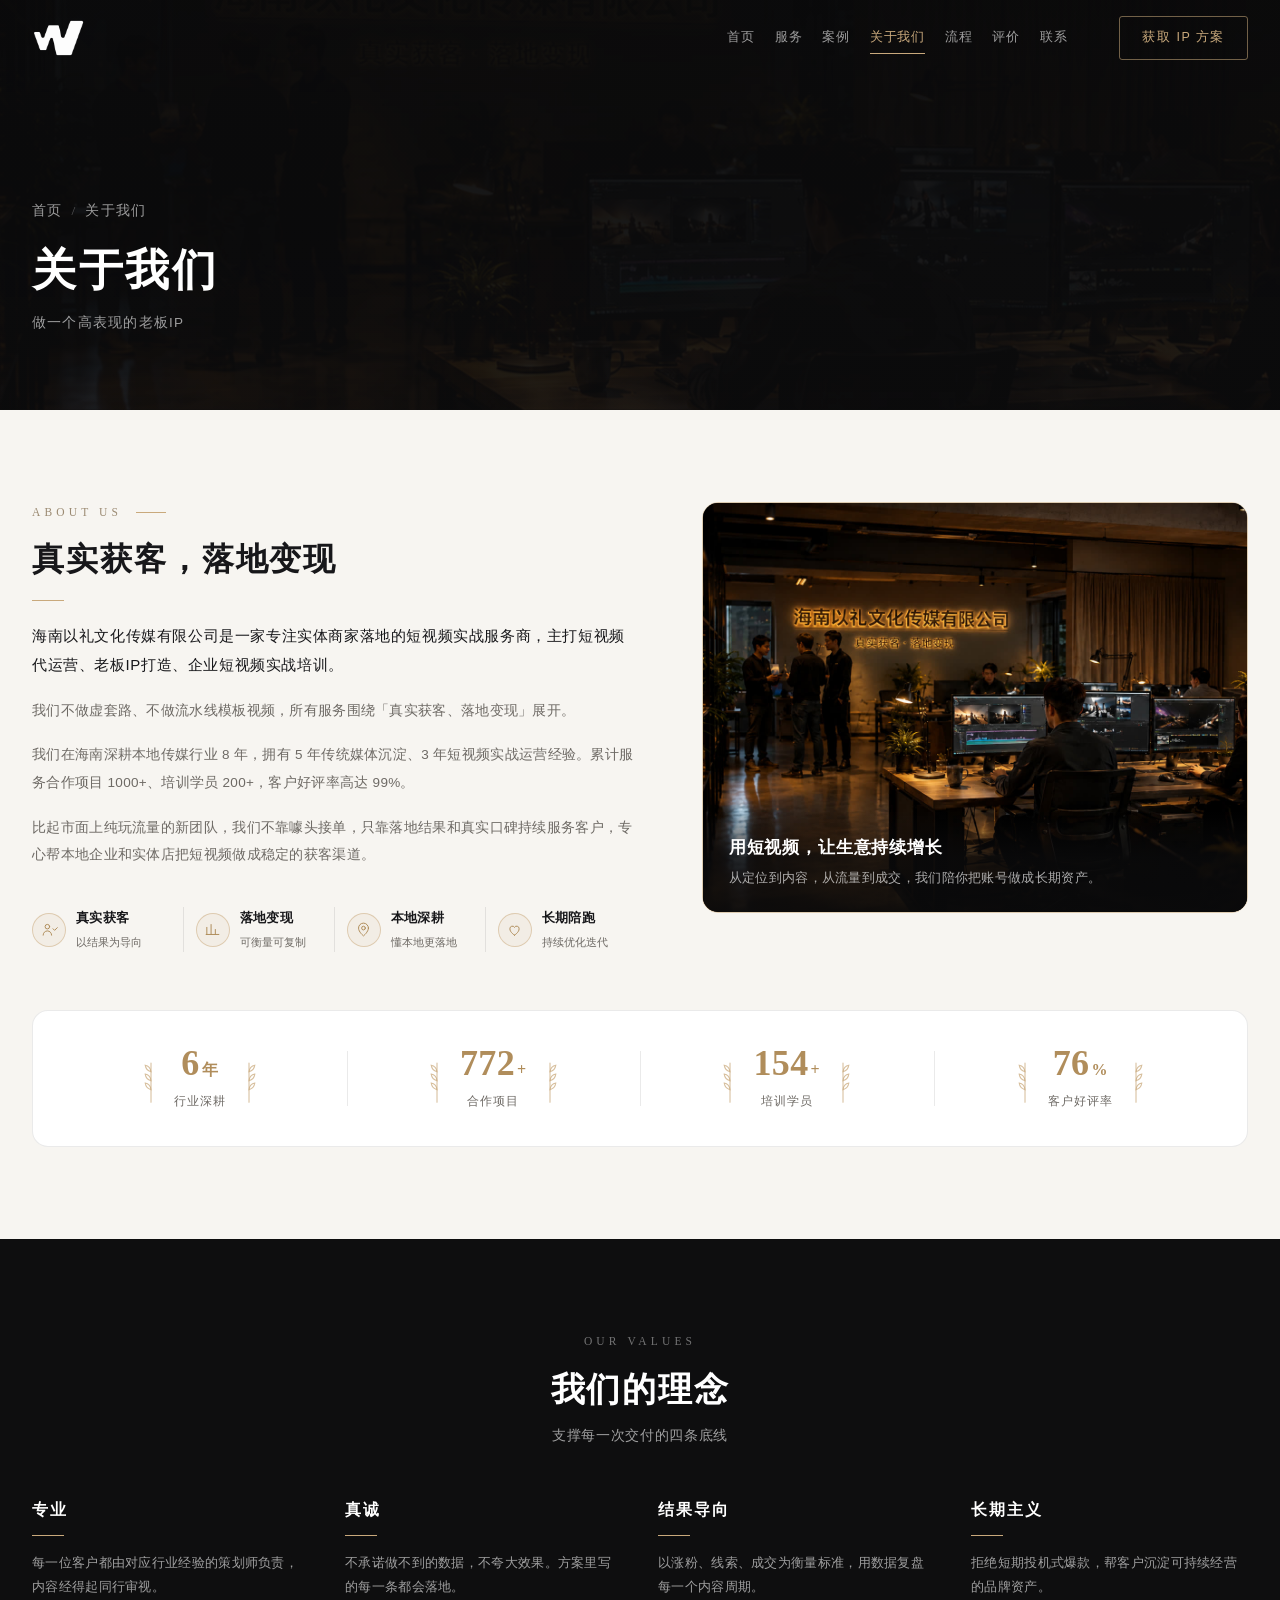
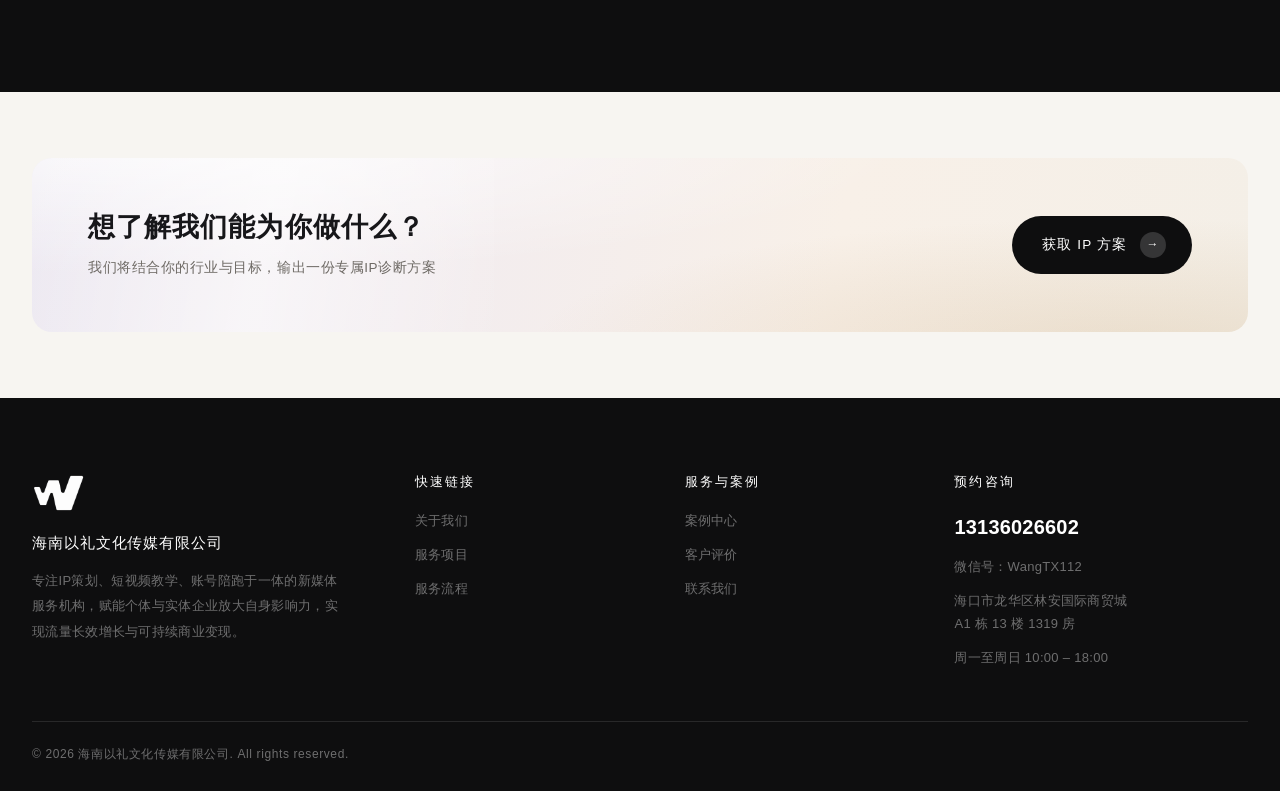
==== commit ccf5e0c5: "Improve mobile layout and unify page titles" ====
--- a/about.html
+++ b/about.html
@@ -3,7 +3,7 @@
 <head>
 <meta charset="UTF-8">
 <meta name="viewport" content="width=device-width,initial-scale=1,viewport-fit=cover">
-<title>关于我们 | 海南以礼文化传媒有限公司</title>
+<title>海南以礼文化传媒有限公司</title>
 <meta name="description" content="海南以礼文化传媒有限公司是一家专注实体商家落地的短视频实战服务商，主打短视频代运营、老板IP打造、企业短视频实战培训。海南深耕 8 年，累计合作项目 1000+、培训学员 200+。">
 <link rel="icon" href="assets/images/favicon.png" type="image/png">
 <link rel="stylesheet" href="assets/css/base.css">
--- a/assets/css/responsive.css
+++ b/assets/css/responsive.css
@@ -44,118 +44,192 @@
 }
 
 @media (max-width:768px){
-  body{font-size:14.5px}
-  .wrap{--pad:20px}
-  .sec{padding:58px 0}
-  .sec-sm{padding:48px 0}
-  .sec.first{padding-top:calc(110px + env(safe-area-inset-top,0px))}
-  .sec-title{font-size:25px;letter-spacing:.03em}
-  .eyebrow{font-size:10.5px;letter-spacing:.3em;margin-bottom:13px}
-  .mt-l{margin-top:36px}
+  body{font-size:14px;line-height:1.7;overflow-x:hidden}
+  .wrap{--pad:18px}
+  .sec{padding:50px 0}
+  .sec-sm{padding:38px 0}
+  .sec.first{padding-top:calc(92px + env(safe-area-inset-top,0px))}
+  .sec-title{font-size:24px;letter-spacing:.025em}
+  .sec-sub{margin-top:10px;font-size:13px;line-height:1.7}
+  .eyebrow{font-size:10px;letter-spacing:.27em;margin-bottom:11px}
+  .mt-m{margin-top:26px}
+  .mt-l{margin-top:30px}
+  .mt-xl{margin-top:38px}
+
+  /* 手机页头：缩短黑色占高，但保留 44px 触控区域。 */
+  .hdr{padding:calc(9px + env(safe-area-inset-top,0px)) 0 9px}
+  .hdr-in{gap:12px;min-height:44px}
+  .logo-mk{height:29px}
+  .burger{width:44px;height:44px;margin-right:-7px}
+  .drawer{
+    padding:calc(76px + env(safe-area-inset-top,0px))
+            max(20px,env(safe-area-inset-right,0px))
+            calc(26px + env(safe-area-inset-bottom,0px))
+            max(20px,env(safe-area-inset-left,0px));
+    gap:2px;
+  }
+  .drawer a{font-size:17px;padding:11px 4px}
+  .drawer .btn{margin-top:18px}
+
+  /* 首页首屏：按钮两列，轮播箭头收到底部，不遮挡文案。 */
   .hero{min-height:100svh}
-  .hero-in{padding:calc(126px + env(safe-area-inset-top,0px)) 0 calc(128px + env(safe-area-inset-bottom,0px))}
-  .hero h1{font-size:clamp(31px,9vw,42px);line-height:1.24}
-  .hero-sub{margin-top:18px;font-size:14px;line-height:1.95}
-  .hero-btns{margin-top:30px;gap:10px}
-  /* 手机上首屏文字占满宽度，箭头改到底部两角，避免压字 */
+  .hero-in{padding:calc(98px + env(safe-area-inset-top,0px)) 0 calc(92px + env(safe-area-inset-bottom,0px))}
+  .hero h1{font-size:clamp(30px,9.4vw,40px);line-height:1.2}
+  .hero-sub{margin-top:16px;max-width:26em;font-size:13.5px;line-height:1.75}
+  .hero-sub br{display:none}
+  .hero-btns{display:grid;grid-template-columns:repeat(2,minmax(0,1fr));gap:9px;margin-top:25px;max-width:360px}
+  .hero-btns .btn{width:100%;min-width:0}
   .hero-in .wrap{
-    padding-left:max(20px,env(safe-area-inset-left,0px));
-    padding-right:max(20px,env(safe-area-inset-right,0px));
-  }
-  .hero-arrow{width:44px;height:44px;top:auto;bottom:calc(24px + env(safe-area-inset-bottom,0px));transform:none}
+    padding-left:max(18px,env(safe-area-inset-left,0px));
+    padding-right:max(18px,env(safe-area-inset-right,0px));
+  }
+  .hero-arrow{width:40px;height:40px;top:auto;bottom:calc(18px + env(safe-area-inset-bottom,0px));transform:none}
   .hero-arrow svg{width:16px;height:16px}
-  .hero-prev{left:max(16px,env(safe-area-inset-left,0px))}
-  .hero-next{right:max(16px,env(safe-area-inset-right,0px))}
-  .intro-tx h2{font-size:26px}
-  .intro-stats{grid-template-columns:repeat(2,1fr);gap:22px 18px;margin:26px 0}
-  .intro-stats>div>b{font-size:27px}
-  .intro-video .media{border-radius:12px}
+  .hero-prev{left:max(18px,env(safe-area-inset-left,0px))}
+  .hero-next{right:max(18px,env(safe-area-inset-right,0px))}
+
+  /* 首页导语：2×2 数据卡 + 较窄竖版视频，解决视频占满一屏的问题。 */
+  .hero + .sec{padding-top:46px}
+  .intro-split{gap:34px}
+  .intro-tx h2{font-size:25px}
+  .intro-sub{margin-top:13px;max-width:none;font-size:13.5px;line-height:1.85}
+  .intro-stats{
+    grid-template-columns:repeat(2,minmax(0,1fr));gap:0;margin:22px 0;
+    max-width:none;overflow:hidden;background:rgba(255,255,255,.66);
+    border:1px solid var(--line-l);border-radius:12px;
+  }
+  .intro-stats>div{min-width:0;padding:16px 14px}
+  .intro-stats>div:nth-child(even){border-left:1px solid var(--line-l)}
+  .intro-stats>div:nth-child(n+3){border-top:1px solid var(--line-l)}
+  .intro-stats>div>b{font-size:25px}
+  .intro-stats>div>span{margin-top:6px;font-size:11.5px;letter-spacing:.06em}
+  .intro-btns{display:grid;grid-template-columns:repeat(2,minmax(0,1fr));gap:9px}
+  .intro-btns .btn{width:100%;min-width:0}
+  .intro-video{width:clamp(224px,68vw,260px);max-width:none}
+  .intro-video .media{border-radius:13px;box-shadow:0 16px 40px rgba(25,22,19,.14)}
   .vid-sound{right:12px;bottom:12px;width:44px;height:44px}
-  .intro-btns .btn{flex:1 1 auto;min-width:calc(50% - 6px)}
-  .mt-xl{margin-top:46px}
-  .btn{padding:13px 24px;font-size:12.5px;letter-spacing:.09em}
-  .hero-btns .btn{flex:1 1 auto;min-width:calc(50% - 5px)}
-  .stats-in,.about-stats,.cd-stats{grid-template-columns:repeat(2,1fr)}
-  .stat{padding:26px 6px 28px}
-  .stat>b{font-size:26px}
-  .stat>span{font-size:11.5px;margin-top:8px}
+  .btn{min-height:44px;padding:11px 16px;font-size:12px;letter-spacing:.07em}
+
+  /* 所有数据横带保持 2×2，避免手机端变成四个超高大块。 */
+  .stats-in,.about-stats,.cd-stats{grid-template-columns:repeat(2,minmax(0,1fr))}
+  .stat{padding:20px 6px 22px}
+  .stat>b{font-size:24px}
+  .stat>span{font-size:11px;margin-top:7px;letter-spacing:.06em}
   .stat:nth-child(2n+1)::before{display:none}
   .stat:nth-child(n+3){border-top:1px solid var(--line-d)}
   .light .stat:nth-child(n+3){border-top-color:var(--line-l)}
-  .phero{padding:calc(132px + env(safe-area-inset-top,0px)) 0 52px}
-  .about-stats{gap:24px 18px}
-  .cd-stats{gap:22px 16px}
+
+  /* 内页首屏与内容栅格。 */
+  .phero{padding:calc(101px + env(safe-area-inset-top,0px)) 0 40px}
+  .phero h1{font-size:28px}
+  .phero p{margin-top:9px;font-size:12.5px;line-height:1.7;letter-spacing:.05em}
+  .crumb{margin-bottom:12px;font-size:10px!important;letter-spacing:.16em!important}
+  .about-stats{gap:20px 14px}
+  .cd-stats{gap:18px 12px}
   .g2,.g3,.g4,.svc-grid,.team-grid,.values{grid-template-columns:1fr}
-  .proc-title{font-size:26px}
+  body[data-page="home"] .grid.g4{grid-template-columns:repeat(2,minmax(0,1fr));gap:12px}
+  body[data-page="cases"] .grid.g3{grid-template-columns:repeat(2,minmax(0,1fr));gap:12px;max-width:none}
+  body[data-page="cases"] .case-info{padding:12px 11px 14px}
+  body[data-page="cases"] .case-info h3{font-size:13.5px;line-height:1.45}
+  body[data-page="cases"] .case-info p,
+  body[data-page="cases"] .case-num{font-size:10.5px;line-height:1.55}
+  .case-v .media.vert{border-radius:8px}
+  .case-v .case-info{padding-top:12px}
+  .case-v .case-info h3{font-size:13.5px;line-height:1.45}
+  .case-v .case-info p{margin-top:4px;font-size:11px}
+  .case-play svg{width:40px;height:40px;padding:11px}
+
+  .proc-title{font-size:25px}
   .proc-grid{grid-template-columns:1fr}
   .pstep,.pstep:nth-child(4n+1){padding:0;border-left:0}
-  .pstep:nth-child(n+2){margin-top:28px;padding-top:26px;border-top:1px solid var(--line-l)}
-  .pstep:nth-child(n+3){margin-top:28px;padding-top:26px}
+  .pstep:nth-child(n+2){margin-top:23px;padding-top:22px;border-top:1px solid var(--line-l)}
+  .pstep:nth-child(n+3){margin-top:23px;padding-top:22px}
+  .ps-ic{margin:16px 0 11px}
   .proc-sum>i{display:none}
-  .proc-sum-in{padding:16px 22px;border-radius:14px}
-  .proc-sum-in p{font-size:13.5px;line-height:1.9}
-  .about-tx h2{font-size:25px}
-  .about-feat{grid-template-columns:repeat(2,1fr);gap:20px 8px;margin-top:30px}
+  .proc-sum{margin-top:32px}
+  .proc-sum-in{padding:15px 18px;border-radius:12px}
+  .proc-sum-in p{font-size:12.5px;line-height:1.75}
+  .about-tx h2{font-size:24px}
+  .about-tx .lead{font-size:14px;line-height:1.85}
+  .about-feat{grid-template-columns:repeat(2,minmax(0,1fr));gap:18px 6px;margin-top:26px}
   .about-feat>div{padding:0 8px}
-  .about-stats-card{grid-template-columns:repeat(2,1fr);gap:26px 0;padding:26px 8px;margin-top:36px}
+  .about-stats-card{grid-template-columns:repeat(2,minmax(0,1fr));gap:22px 0;padding:22px 6px;margin-top:30px;border-radius:12px}
   .asc-item:nth-child(odd)::before{display:none}
-  .asc-item>svg{width:14px;height:40px}
-  .asc-tx b{font-size:26px}
-  .av-cap{padding:20px 18px 16px}
+  .asc-item>svg{width:12px;height:34px}
+  .asc-tx b{font-size:23px}
+  .asc-tx>span{margin-top:7px;font-size:10.5px}
+  .av-cap{padding:24px 17px 14px}
   .av-cap h4{font-size:15px}
   .av-play{width:54px;height:54px}
-  .values{gap:28px}
-  .svc{padding:32px 24px 28px}
+  .values{gap:24px}
+  .svc{padding:25px 20px 22px}
+  .svc-ic{margin-bottom:15px}
+  .svc p{margin-top:10px;line-height:1.8}
   .case .media{aspect-ratio:16/10}
   .filters{gap:8px;margin-bottom:32px}
   .filter{min-height:44px;padding:9px 16px;font-size:12px}
-  .srow+.srow{margin-top:48px;padding-top:48px}
-  .srow h3{font-size:21px}
-  .step{grid-template-columns:44px 1fr;gap:16px;padding:21px 0}
+  .srow+.srow{margin-top:42px;padding-top:42px}
+  .srow h3{font-size:20px}
+  .srow>div>p{margin-top:13px;line-height:1.85}
+  .slist{margin-top:18px;gap:9px}
+  .step{grid-template-columns:40px 1fr;gap:13px;padding:18px 0}
   .step-n{font-size:20px}
-  .form{padding:30px 22px}
+  .contact-split{gap:34px}
+  .cinfo{gap:22px;margin-top:28px}
+  .citem{grid-template-columns:30px 1fr;gap:12px}
+  .citem p{font-size:14px}
+  .form{padding:26px 18px}
+  .field{margin-top:18px}
   .field input,.field textarea,.field select{font-size:16px;min-height:48px}
   .link-more{min-height:44px}
   .case-sound{top:10px;right:10px;width:44px;height:44px}
-  .ftr{padding-top:52px}
-  .ftr-top{grid-template-columns:1fr;gap:32px;padding-bottom:36px}
+  .tm{padding:26px 20px}
+  .tm-who{margin-top:20px;padding-top:18px}
+
+  .ftr{padding-top:42px}
+  .ftr-top{grid-template-columns:1fr;gap:27px;padding-bottom:30px}
+  .ftr .logo{margin-bottom:14px}
+  .ftr h5{margin-bottom:13px}
+  .ftr-links{grid-template-columns:repeat(3,minmax(0,1fr));gap:8px 12px}
   .ftr-bot{flex-direction:column;gap:8px;text-align:left}
   .top{
     right:max(16px,env(safe-area-inset-right,0px));
     bottom:max(16px,env(safe-area-inset-bottom,0px));
     width:44px;height:44px;
   }
-  .cta-card{flex-direction:column;align-items:flex-start;gap:26px;padding:36px 26px;border-radius:14px}
-  .cta-card h2{font-size:21px}
+  .cta-card{flex-direction:column;align-items:flex-start;gap:21px;padding:28px 20px;border-radius:13px}
+  .cta-card h2{font-size:20px}
+  .cta-card p{margin-top:8px;font-size:12.5px}
   .btn-pill{width:100%;justify-content:center}
 }
 
 @media (max-width:420px){
-  .hero-btns .btn{min-width:100%}
-  .stats-in{grid-template-columns:1fr}
-  .stat::before{display:none!important}
-  .stat:nth-child(n+2){border-top:1px solid var(--line-d)}
-  .tm{padding:30px 22px}
+  .stats-in{grid-template-columns:repeat(2,minmax(0,1fr))}
+  .stat:nth-child(2n)::before{display:block}
+  .stat:nth-child(2)::before{top:14px;bottom:14px}
+  .stat:nth-child(4)::before{top:14px;bottom:14px}
   .tm-who{flex-wrap:wrap}
-  .stars{width:100%;margin-left:57px}
-}
-
-@media (max-width:360px){
+  .stars{width:100%;margin-left:57px;margin-top:2px}
+}
+
+@media (max-width:350px){
+  .wrap{--pad:16px}
+  .hero-btns,.intro-btns{grid-template-columns:1fr}
+  .hero-btns{max-width:220px}
   .about-feat{grid-template-columns:1fr;gap:14px}
   .about-feat>div{padding:0;min-height:44px}
   .about-feat>div+div{border-left:0}
-  .about-stats-card{grid-template-columns:1fr;gap:20px}
-  .asc-item+.asc-item::before{display:none}
+  .asc-item{gap:8px}
+  .asc-item>svg{display:none}
 }
 
 @media (max-width:1080px) and (max-height:600px){
-  .drawer a{padding:11px 4px;font-size:17px}
-  .drawer .btn{margin-top:16px}
   .hero{min-height:100dvh}
-  .hero-in{padding:96px 0 70px}
-  .hero-sub{margin-top:12px;line-height:1.7}
-  .hero-btns{margin-top:18px}
-  .hero-arrow{bottom:12px}
+  .hero-in{padding:calc(76px + env(safe-area-inset-top,0px)) 0 calc(52px + env(safe-area-inset-bottom,0px))}
+  .hero h1{font-size:clamp(29px,7vw,38px)}
+  .hero-sub{margin-top:10px;font-size:12.5px;line-height:1.55}
+  .hero-btns{margin-top:14px}
+  .hero-arrow{bottom:8px}
 }
 
 /* 打印 */
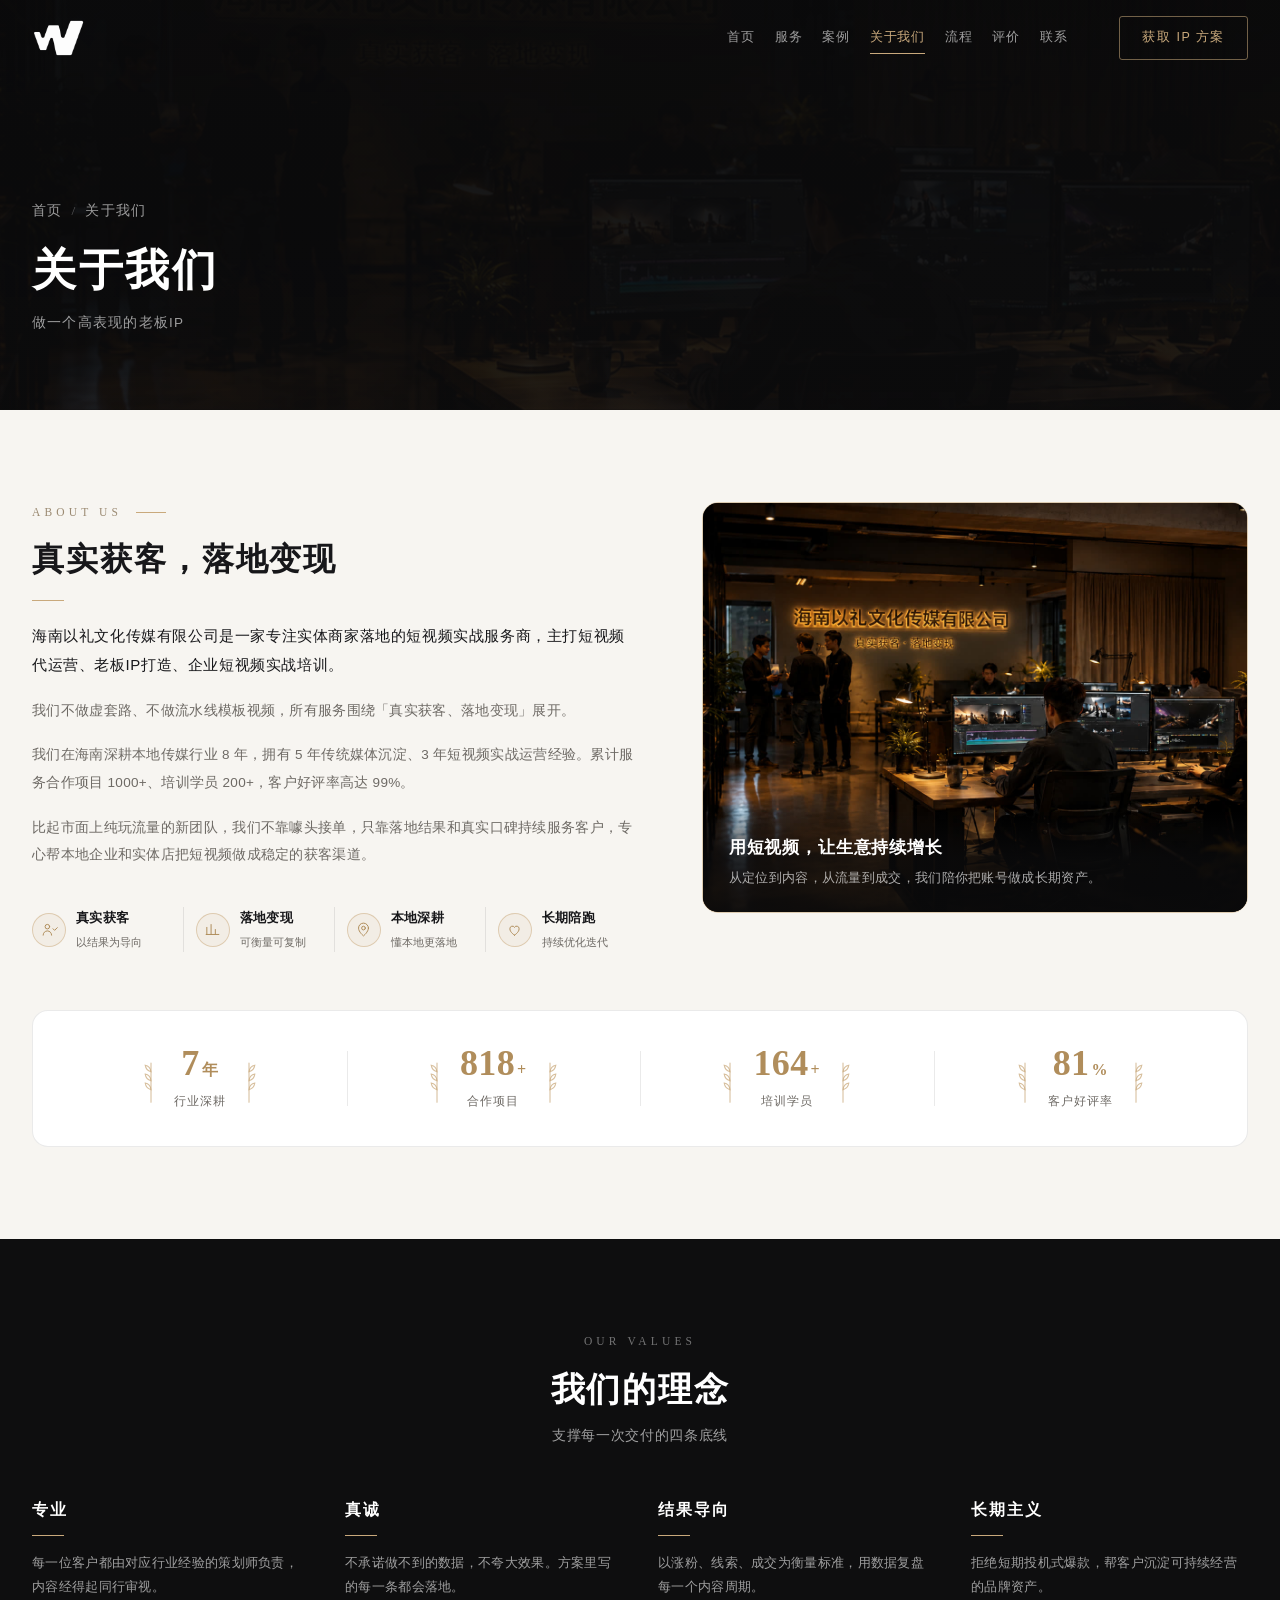
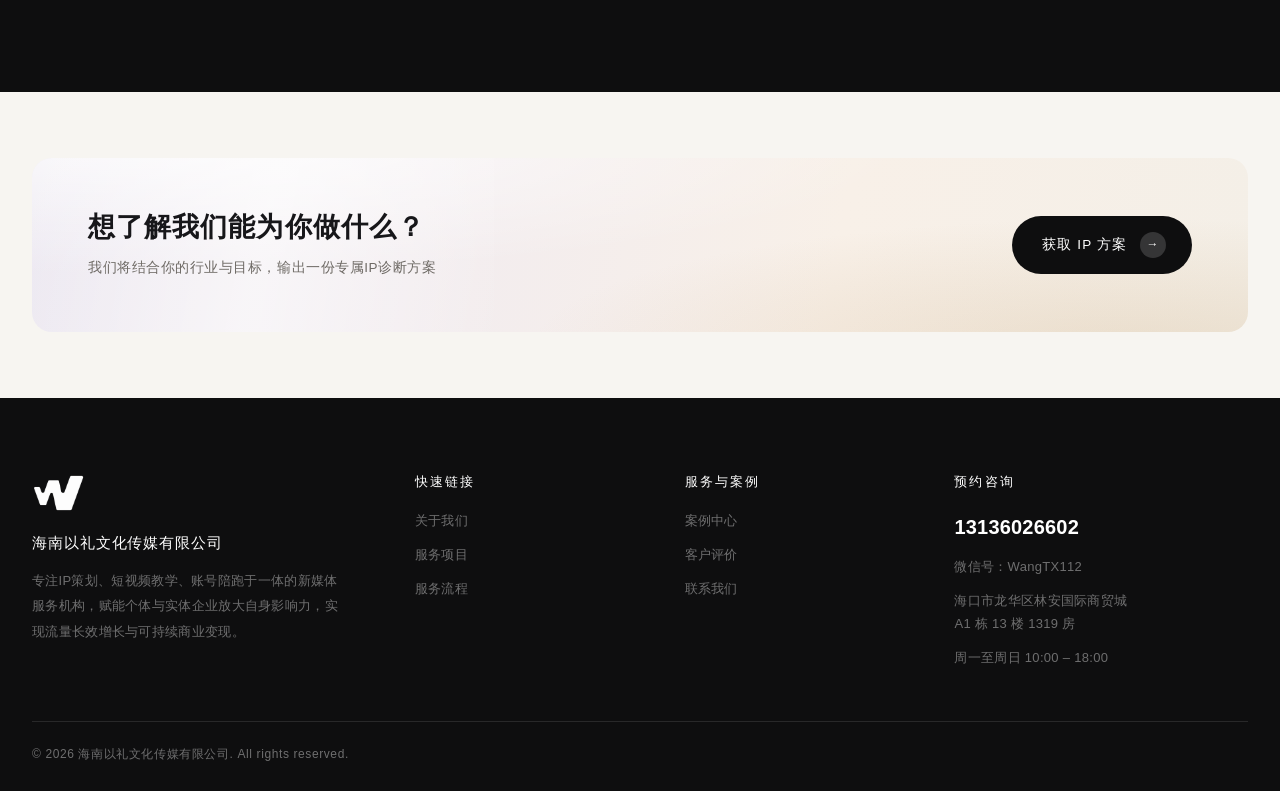
==== commit 846d3af2: "Refine mobile presentation and publish HD media" ====
--- a/about.html
+++ b/about.html
@@ -8,9 +8,9 @@
 <link rel="icon" href="assets/images/favicon.png" type="image/png">
 <link rel="stylesheet" href="assets/css/base.css">
 <link rel="stylesheet" href="assets/css/layout.css">
-<link rel="stylesheet" href="assets/css/components.css">
+<link rel="stylesheet" href="assets/css/components.css?v=20260905b">
 <link rel="stylesheet" href="assets/css/pages.css">
-<link rel="stylesheet" href="assets/css/responsive.css">
+<link rel="stylesheet" href="assets/css/responsive.css?v=20260905b">
 <link rel="stylesheet" href="assets/css/motion.css">
 </head>
 <body data-page="about">
@@ -133,6 +133,6 @@
 </section>
 
 <div id="site-footer"></div>
-<script src="assets/js/main.js"></script>
+<script src="assets/js/main.js?v=20260905b"></script>
 </body>
 </html>
--- a/assets/css/components.css
+++ b/assets/css/components.css
@@ -13,6 +13,16 @@
 /* 右侧视频：竖版短视频，限宽居中 */
 .intro-video{position:relative;width:100%;max-width:342px;margin:0 auto}
 .intro-video .media{aspect-ratio:9/16;border-radius:18px}
+.intro-play{
+  position:absolute;left:50%;top:50%;z-index:4;transform:translate(-50%,-50%);
+  width:58px;height:58px;padding:0;border-radius:50%;cursor:pointer;
+  display:flex;align-items:center;justify-content:center;color:#fff;
+  border:1px solid rgba(255,255,255,.68);background:rgba(14,14,15,.48);
+  backdrop-filter:blur(6px);transition:opacity .3s var(--ease),transform .3s var(--ease),background .3s var(--ease);
+}
+.intro-play svg{width:22px;height:22px;margin-left:3px;fill:currentColor;stroke:none}
+.intro-play:hover{background:var(--gold);color:#1A1512;transform:translate(-50%,-50%) scale(1.05)}
+.intro-video.is-playing .intro-play{opacity:0;visibility:hidden;pointer-events:none}
 .vid-sound{
   position:absolute;right:14px;bottom:14px;z-index:3;
   width:40px;height:40px;padding:0;cursor:pointer;color:#fff;
--- a/assets/css/responsive.css
+++ b/assets/css/responsive.css
@@ -44,8 +44,8 @@
 }
 
 @media (max-width:768px){
-  body{font-size:14px;line-height:1.7;overflow-x:hidden}
-  .wrap{--pad:18px}
+  body{font-size:15px;line-height:1.75;overflow-x:hidden}
+  .wrap{--pad:20px}
   .sec{padding:50px 0}
   .sec-sm{padding:38px 0}
   .sec.first{padding-top:calc(92px + env(safe-area-inset-top,0px))}
@@ -57,12 +57,12 @@
   .mt-xl{margin-top:38px}
 
   /* 手机页头：缩短黑色占高，但保留 44px 触控区域。 */
-  .hdr{padding:calc(9px + env(safe-area-inset-top,0px)) 0 9px}
+  .hdr{padding:calc(6px + env(safe-area-inset-top,0px)) 0 6px}
   .hdr-in{gap:12px;min-height:44px}
-  .logo-mk{height:29px}
+  .logo-mk{height:27px}
   .burger{width:44px;height:44px;margin-right:-7px}
   .drawer{
-    padding:calc(76px + env(safe-area-inset-top,0px))
+    padding:calc(68px + env(safe-area-inset-top,0px))
             max(20px,env(safe-area-inset-right,0px))
             calc(26px + env(safe-area-inset-bottom,0px))
             max(20px,env(safe-area-inset-left,0px));
@@ -77,8 +77,8 @@
   .hero h1{font-size:clamp(30px,9.4vw,40px);line-height:1.2}
   .hero-sub{margin-top:16px;max-width:26em;font-size:13.5px;line-height:1.75}
   .hero-sub br{display:none}
-  .hero-btns{display:grid;grid-template-columns:repeat(2,minmax(0,1fr));gap:9px;margin-top:25px;max-width:360px}
-  .hero-btns .btn{width:100%;min-width:0}
+  .hero-btns{display:flex;flex-wrap:wrap;gap:9px;margin-top:25px;max-width:360px}
+  .hero-btns .btn{width:auto;min-width:0}
   .hero-in .wrap{
     padding-left:max(18px,env(safe-area-inset-left,0px));
     padding-right:max(18px,env(safe-area-inset-right,0px));
@@ -88,36 +88,36 @@
   .hero-prev{left:max(18px,env(safe-area-inset-left,0px))}
   .hero-next{right:max(18px,env(safe-area-inset-right,0px))}
 
-  /* 首页导语：2×2 数据卡 + 较窄竖版视频，解决视频占满一屏的问题。 */
+  /* 首页导语沿用桌面官网的开放式数据横排，避免移动端出现厚重 App 卡片感。 */
   .hero + .sec{padding-top:46px}
   .intro-split{gap:34px}
   .intro-tx h2{font-size:25px}
   .intro-sub{margin-top:13px;max-width:none;font-size:13.5px;line-height:1.85}
   .intro-stats{
-    grid-template-columns:repeat(2,minmax(0,1fr));gap:0;margin:22px 0;
-    max-width:none;overflow:hidden;background:rgba(255,255,255,.66);
-    border:1px solid var(--line-l);border-radius:12px;
-  }
-  .intro-stats>div{min-width:0;padding:16px 14px}
-  .intro-stats>div:nth-child(even){border-left:1px solid var(--line-l)}
-  .intro-stats>div:nth-child(n+3){border-top:1px solid var(--line-l)}
-  .intro-stats>div>b{font-size:25px}
-  .intro-stats>div>span{margin-top:6px;font-size:11.5px;letter-spacing:.06em}
-  .intro-btns{display:grid;grid-template-columns:repeat(2,minmax(0,1fr));gap:9px}
-  .intro-btns .btn{width:100%;min-width:0}
-  .intro-video{width:clamp(224px,68vw,260px);max-width:none}
-  .intro-video .media{border-radius:13px;box-shadow:0 16px 40px rgba(25,22,19,.14)}
+    grid-template-columns:repeat(4,minmax(0,1fr));gap:0;margin:22px 0 24px;
+    max-width:none;overflow:visible;background:transparent;
+    border-top:1px solid var(--line-l);border-bottom:1px solid var(--line-l);border-radius:0;
+  }
+  .intro-stats>div{min-width:0;padding:14px 6px 13px;text-align:center}
+  .intro-stats>div:nth-child(n+2){border-left:1px solid var(--line-l)}
+  .intro-stats>div:nth-child(n+3){border-top:0}
+  .intro-stats>div>b{font-size:clamp(17px,4.8vw,20px);letter-spacing:-.025em}
+  .intro-stats>div>span{margin-top:5px;font-size:11px;line-height:1.35;letter-spacing:0}
+  .intro-btns{display:flex;flex-wrap:wrap;gap:9px}
+  .intro-btns .btn{width:auto;min-width:0}
+  .intro-video{width:min(50vw,190px);max-width:none}
+  .intro-video .media{border-radius:9px;box-shadow:0 14px 34px rgba(25,22,19,.12)}
   .vid-sound{right:12px;bottom:12px;width:44px;height:44px}
   .btn{min-height:44px;padding:11px 16px;font-size:12px;letter-spacing:.07em}
 
-  /* 所有数据横带保持 2×2，避免手机端变成四个超高大块。 */
-  .stats-in,.about-stats,.cd-stats{grid-template-columns:repeat(2,minmax(0,1fr))}
-  .stat{padding:20px 6px 22px}
-  .stat>b{font-size:24px}
-  .stat>span{font-size:11px;margin-top:7px;letter-spacing:.06em}
-  .stat:nth-child(2n+1)::before{display:none}
-  .stat:nth-child(n+3){border-top:1px solid var(--line-d)}
-  .light .stat:nth-child(n+3){border-top-color:var(--line-l)}
+  /* 数据横带和桌面端一样保持单排四列。 */
+  .stats-in,.about-stats{grid-template-columns:repeat(4,minmax(0,1fr))}
+  .cd-stats{grid-template-columns:repeat(2,minmax(0,1fr))}
+  .stat{padding:20px 4px 21px}
+  .stat>b{font-size:clamp(18px,5vw,21px)}
+  .stat>span{font-size:10.5px;line-height:1.4;margin-top:7px;letter-spacing:0}
+  .stat:nth-child(n+2)::before{display:block;top:14px;bottom:14px}
+  .stat:nth-child(n+3){border-top:0}
 
   /* 内页首屏与内容栅格。 */
   .phero{padding:calc(101px + env(safe-area-inset-top,0px)) 0 40px}
@@ -126,8 +126,24 @@
   .crumb{margin-bottom:12px;font-size:10px!important;letter-spacing:.16em!important}
   .about-stats{gap:20px 14px}
   .cd-stats{gap:18px 12px}
-  .g2,.g3,.g4,.svc-grid,.team-grid,.values{grid-template-columns:1fr}
-  body[data-page="home"] .grid.g4{grid-template-columns:repeat(2,minmax(0,1fr));gap:12px}
+  .g2,.g3,.g4,.team-grid{grid-template-columns:1fr}
+  .values{grid-template-columns:repeat(2,minmax(0,1fr));gap:25px 18px}
+  .svc-grid{
+    display:grid;grid-template-columns:none;grid-auto-flow:column;
+    grid-auto-columns:min(76vw,274px);gap:12px;overflow-x:auto;
+    padding-bottom:4px;scroll-snap-type:x mandatory;overscroll-behavior-inline:contain;
+    scrollbar-width:none;
+  }
+  .svc-grid::-webkit-scrollbar{display:none}
+  .svc-grid .svc{scroll-snap-align:start}
+  body[data-page="home"] .grid.g4{
+    display:grid;grid-template-columns:none;grid-auto-flow:column;
+    grid-auto-columns:clamp(142px,42vw,176px);gap:12px;overflow-x:auto;
+    padding-bottom:5px;scroll-snap-type:x mandatory;overscroll-behavior-inline:contain;
+    scrollbar-width:none;
+  }
+  body[data-page="home"] .grid.g4::-webkit-scrollbar{display:none}
+  body[data-page="home"] .grid.g4 .case{scroll-snap-align:start}
   body[data-page="cases"] .grid.g3{grid-template-columns:repeat(2,minmax(0,1fr));gap:12px;max-width:none}
   body[data-page="cases"] .case-info{padding:12px 11px 14px}
   body[data-page="cases"] .case-info h3{font-size:13.5px;line-height:1.45}
@@ -153,22 +169,25 @@
   .about-tx .lead{font-size:14px;line-height:1.85}
   .about-feat{grid-template-columns:repeat(2,minmax(0,1fr));gap:18px 6px;margin-top:26px}
   .about-feat>div{padding:0 8px}
-  .about-stats-card{grid-template-columns:repeat(2,minmax(0,1fr));gap:22px 0;padding:22px 6px;margin-top:30px;border-radius:12px}
-  .asc-item:nth-child(odd)::before{display:none}
-  .asc-item>svg{width:12px;height:34px}
-  .asc-tx b{font-size:23px}
-  .asc-tx>span{margin-top:7px;font-size:10.5px}
+  .about-stats-card{grid-template-columns:repeat(4,minmax(0,1fr));gap:0;padding:19px 4px;margin-top:30px;border-radius:10px}
+  .asc-item:nth-child(n+2)::before{display:block}
+  .asc-item>svg{display:none}
+  .asc-tx b{font-size:clamp(17px,4.8vw,20px)}
+  .asc-tx>b em{font-size:11px}
+  .asc-tx>span{margin-top:6px;font-size:10px;letter-spacing:0}
   .av-cap{padding:24px 17px 14px}
   .av-cap h4{font-size:15px}
   .av-play{width:54px;height:54px}
-  .values{gap:24px}
   .svc{padding:25px 20px 22px}
   .svc-ic{margin-bottom:15px}
   .svc p{margin-top:10px;line-height:1.8}
   .case .media{aspect-ratio:16/10}
   .filters{gap:8px;margin-bottom:32px}
   .filter{min-height:44px;padding:9px 16px;font-size:12px}
-  .srow+.srow{margin-top:42px;padding-top:42px}
+  .srow{gap:0;background:#fff;border:1px solid var(--line-l);border-radius:12px;overflow:hidden}
+  .srow>.srow-media{aspect-ratio:16/10;border-radius:0}
+  .srow>div:not(.srow-media){padding:23px 19px 25px}
+  .srow+.srow{margin-top:18px;padding-top:0;border-top:1px solid var(--line-l)}
   .srow h3{font-size:20px}
   .srow>div>p{margin-top:13px;line-height:1.85}
   .slist{margin-top:18px;gap:9px}
@@ -204,18 +223,12 @@
 }
 
 @media (max-width:420px){
-  .stats-in{grid-template-columns:repeat(2,minmax(0,1fr))}
-  .stat:nth-child(2n)::before{display:block}
-  .stat:nth-child(2)::before{top:14px;bottom:14px}
-  .stat:nth-child(4)::before{top:14px;bottom:14px}
   .tm-who{flex-wrap:wrap}
   .stars{width:100%;margin-left:57px;margin-top:2px}
 }
 
 @media (max-width:350px){
   .wrap{--pad:16px}
-  .hero-btns,.intro-btns{grid-template-columns:1fr}
-  .hero-btns{max-width:220px}
   .about-feat{grid-template-columns:1fr;gap:14px}
   .about-feat>div{padding:0;min-height:44px}
   .about-feat>div+div{border-left:0}
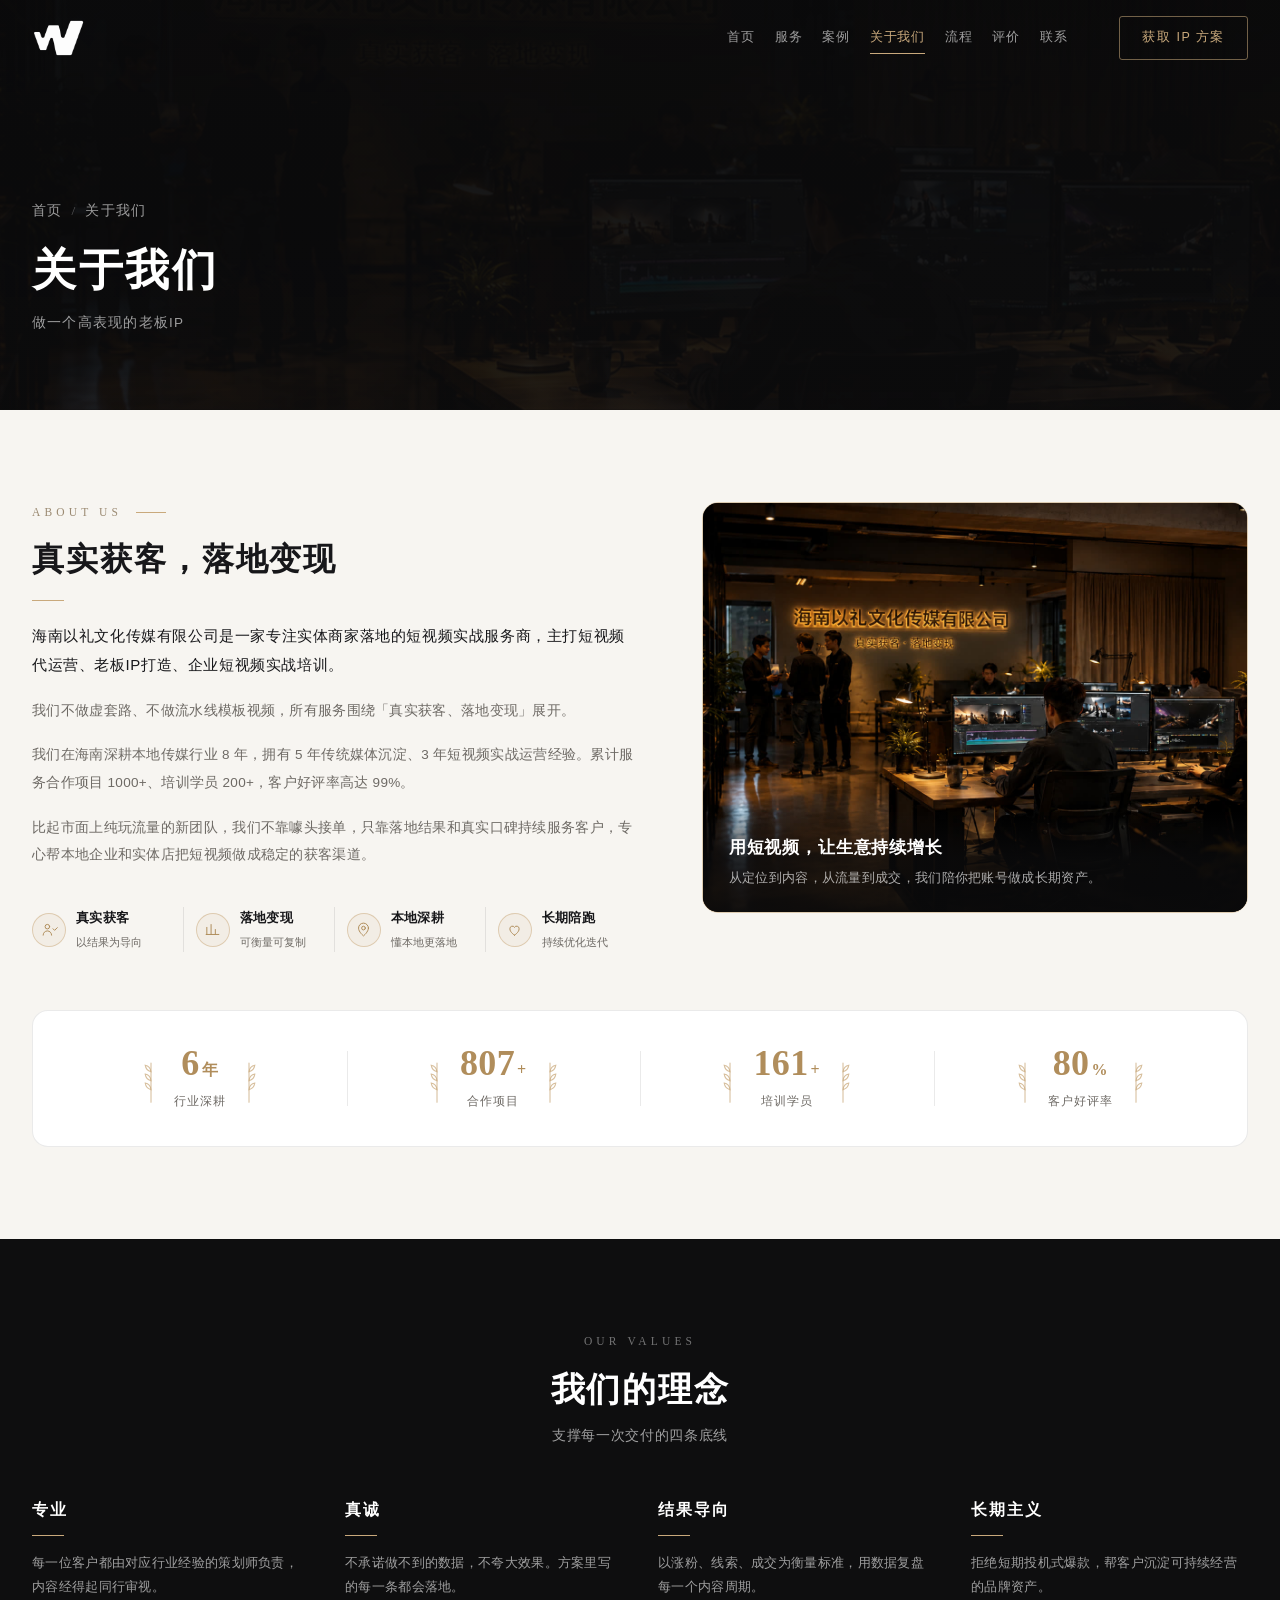
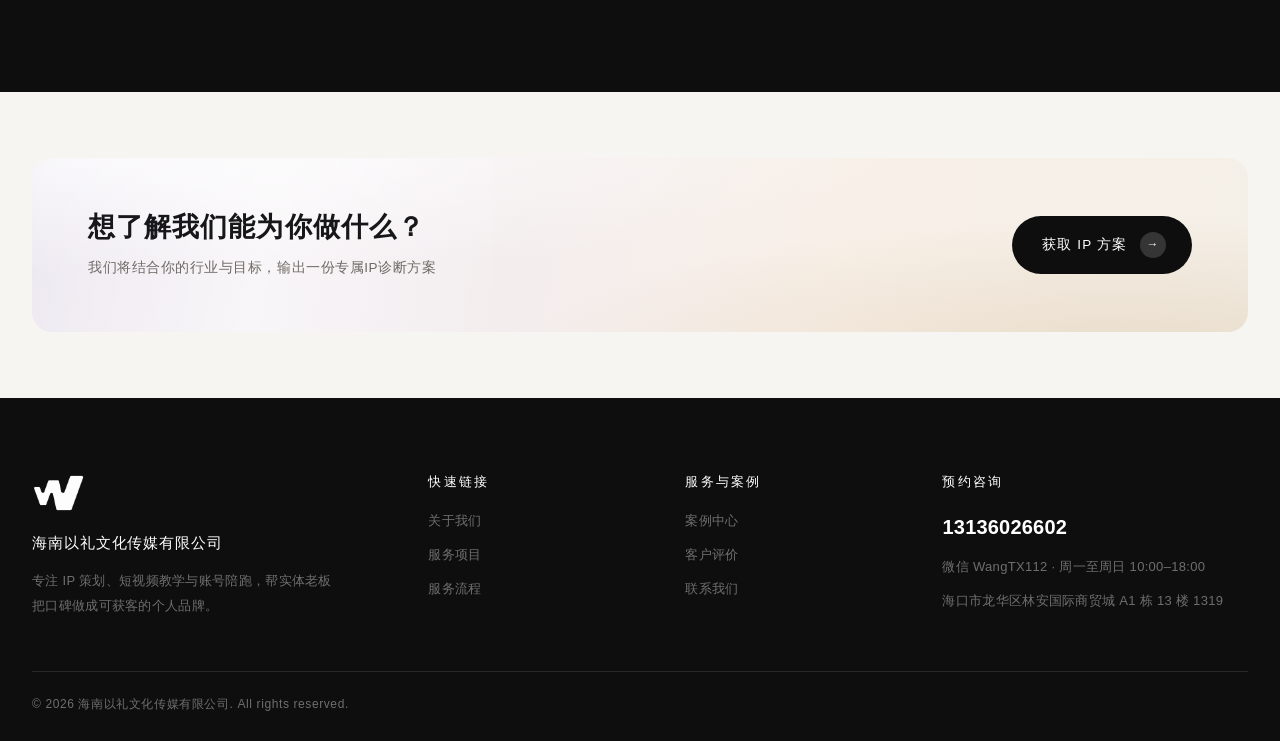
==== commit 810b4326: "Polish homepage conversion flow and mobile experience" ====
--- a/about.html
+++ b/about.html
@@ -6,16 +6,16 @@
 <title>海南以礼文化传媒有限公司</title>
 <meta name="description" content="海南以礼文化传媒有限公司是一家专注实体商家落地的短视频实战服务商，主打短视频代运营、老板IP打造、企业短视频实战培训。海南深耕 8 年，累计合作项目 1000+、培训学员 200+。">
 <link rel="icon" href="assets/images/favicon.png" type="image/png">
-<link rel="stylesheet" href="assets/css/base.css">
-<link rel="stylesheet" href="assets/css/layout.css">
-<link rel="stylesheet" href="assets/css/components.css?v=20260905b">
-<link rel="stylesheet" href="assets/css/pages.css">
-<link rel="stylesheet" href="assets/css/responsive.css?v=20260905b">
-<link rel="stylesheet" href="assets/css/motion.css">
+<link rel="stylesheet" href="assets/css/base.css?v=20260907s">
+<link rel="stylesheet" href="assets/css/layout.css?v=20260907s">
+<link rel="stylesheet" href="assets/css/components.css?v=20260907s">
+<link rel="stylesheet" href="assets/css/pages.css?v=20260907s">
+<link rel="stylesheet" href="assets/css/responsive.css?v=20260907s">
+<link rel="stylesheet" href="assets/css/motion.css?v=20260907s">
 </head>
 <body data-page="about">
 <div id="site-header"></div>
-<script src="assets/js/layout.js"></script>
+<script src="assets/js/layout.js?v=20260907s"></script>
 
 <section class="phero">
   <div class="media" data-ph="about-1.jpg"><img src="assets/images/about-1.jpg" alt="团队办公场景"></div>
@@ -133,6 +133,6 @@
 </section>
 
 <div id="site-footer"></div>
-<script src="assets/js/main.js?v=20260905b"></script>
+<script src="assets/js/main.js?v=20260907s"></script>
 </body>
 </html>
--- a/assets/css/base.css
+++ b/assets/css/base.css
@@ -23,6 +23,11 @@
 
   --wrap:1280px;
   --pad:40px;
+  --section-y:92px;
+  --section-y-sm:66px;
+  --fs-hero:clamp(40px,5.9vw,84px);
+  --fs-page-hero:clamp(30px,3.6vw,44px);
+  --fs-section:34px;
   --r:3px;
   --ease:cubic-bezier(.22,.61,.36,1);
 }
@@ -34,12 +39,16 @@
   font-size:15px;line-height:1.75;letter-spacing:.02em;
   -webkit-font-smoothing:antialiased;-moz-osx-font-smoothing:grayscale;
 }
-img{max-width:100%;display:block;border:0}
+img,video,iframe{max-width:100%;display:block;border:0}
+img{height:auto}
+svg{max-width:100%}
 a{color:inherit;text-decoration:none;transition:color .3s var(--ease),opacity .3s var(--ease)}
+/* 触屏点按不出现系统默认灰色高亮，反馈交给 :active 样式 */
+a,button,input,textarea,select,label{-webkit-tap-highlight-color:transparent}
 ul,ol{margin:0;padding:0;list-style:none}
 h1,h2,h3,h4,h5{margin:0;font-weight:600;line-height:1.3;letter-spacing:.01em}
 p{margin:0}
-button,input,textarea,select{font:inherit;color:inherit}
+button,input,textarea,select{max-width:100%;font:inherit;color:inherit}
 ::selection{background:var(--gold);color:#fff}
 
 /* ---------- 布局工具 ---------- */
@@ -49,8 +58,8 @@
   padding-right:max(var(--pad),env(safe-area-inset-right,0px));
 }
 .wrap-n{max-width:1000px}
-.sec{padding:92px 0}
-.sec-sm{padding:66px 0}
+.sec{padding:var(--section-y) 0}
+.sec-sm{padding:var(--section-y-sm) 0}
 .sec.first{padding-top:150px}   /* 无 Banner 的浅色页，避让固定页头 */
 .dark{background:var(--ink);color:var(--tx-light)}
 .dark p{color:var(--tx-dim)}
@@ -58,9 +67,10 @@
 .white{background:#fff}
 .center{text-align:center}
 .grid{display:grid;gap:22px}
-.g2{grid-template-columns:repeat(2,1fr)}
-.g3{grid-template-columns:repeat(3,1fr)}
-.g4{grid-template-columns:repeat(4,1fr)}
+.grid>*,.g2>*,.g3>*,.g4>*{min-width:0}
+.g2{grid-template-columns:repeat(2,minmax(0,1fr))}
+.g3{grid-template-columns:repeat(3,minmax(0,1fr))}
+.g4{grid-template-columns:repeat(4,minmax(0,1fr))}
 .mt-s{margin-top:16px}.mt-m{margin-top:32px}.mt-l{margin-top:52px}.mt-xl{margin-top:78px}
 
 /* ---------- 标题组 ---------- */
@@ -69,7 +79,7 @@
   color:var(--eyebrow);margin-bottom:16px;font-weight:500;
 }
 .dark .eyebrow{color:rgba(255,255,255,.42)}
-.sec-title{font-size:34px;letter-spacing:.05em;font-weight:600}
+.sec-title{font-size:var(--fs-section);letter-spacing:.05em;font-weight:600}
 .sec-sub{margin-top:13px;font-size:13.5px;color:var(--tx-mid);letter-spacing:.05em}
 .dark .sec-sub{color:var(--tx-dim)}
 .rule{display:block;width:32px;height:1px;background:var(--gold);margin:20px auto 0}
@@ -102,7 +112,7 @@
 
 /* ---------- 图片占位（素材未上传时优雅降级） ---------- */
 .media{
-  display:block;position:relative;overflow:hidden;background:
+  display:block;position:relative;width:100%;min-width:0;overflow:hidden;background:
     linear-gradient(135deg,#1C1C1E 0%,#2A2A2C 46%,#131314 100%);
 }
 .media::after{
--- a/assets/css/layout.css
+++ b/assets/css/layout.css
@@ -6,6 +6,7 @@
   padding:calc(16px + env(safe-area-inset-top,0px)) 0 16px;
 }
 .hdr-in{display:flex;align-items:center;gap:28px}
+.hdr-in>*{min-width:0}
 .hdr.solid{background:rgba(14,14,15,.93);backdrop-filter:saturate(160%) blur(14px);border-bottom-color:var(--line-d)}
 .hdr.on-light{background:rgba(255,255,255,.95);backdrop-filter:saturate(160%) blur(14px);border-bottom-color:var(--line-l)}
 
@@ -36,7 +37,7 @@
 .on-light .btn-ghost:hover{border-color:var(--gold);color:var(--gold)}
 
 /* 汉堡菜单 */
-.burger{display:none;width:44px;height:44px;background:none;border:0;cursor:pointer;position:relative}
+.burger{display:none;width:44px;height:44px;max-width:none;flex:none;background:none;border:0;cursor:pointer;position:relative}
 .burger span{position:absolute;left:9px;right:9px;height:1.5px;background:currentColor;transition:.35s var(--ease)}
 .burger span:nth-child(1){top:15px}
 .burger span:nth-child(2){top:22px}
@@ -46,6 +47,7 @@
 body.menu-open .burger span:nth-child(3){transform:translateY(-7px) rotate(-45deg)}
 .drawer{
   position:fixed;inset:0;z-index:110;background:var(--ink);
+  width:100%;
   height:100vh;height:100dvh;overflow-y:auto;overscroll-behavior:contain;
   -webkit-overflow-scrolling:touch;
   padding:calc(96px + env(safe-area-inset-top,0px))
@@ -63,6 +65,27 @@
 }
 .drawer a:hover{color:var(--gold)}
 .drawer .btn{margin-top:26px}
+
+/* 抽屉底部联系入口：电话直拨 + 微信复制，缩短手机端转化路径 */
+.drawer-ct{margin-top:auto;padding-top:24px;border-top:1px solid var(--line-d)}
+.drawer-ct-t{display:block;font-size:11px;letter-spacing:.1em;color:var(--tx-dim-2)}
+.drawer .drawer-tel{
+  display:inline-flex;align-items:center;gap:10px;margin-top:12px;padding:4px 0;min-height:44px;
+  font-family:var(--f-num);font-size:26px;font-weight:700;letter-spacing:.02em;color:var(--gold);
+  border-bottom:0;
+}
+.drawer .drawer-tel svg{width:18px;height:18px;flex:none;stroke:currentColor;fill:none;stroke-width:1.6;stroke-linecap:round;stroke-linejoin:round}
+.drawer-wx{
+  display:flex;align-items:center;gap:10px;margin-top:2px;padding:8px 0;min-height:44px;
+  background:none;border:0;cursor:pointer;text-align:left;
+  font-size:13.5px;letter-spacing:.05em;color:var(--tx-dim);
+}
+.drawer-wx i{
+  font-style:normal;flex:none;font-size:10.5px;letter-spacing:.08em;color:var(--gold);
+  border:1px solid rgba(201,169,124,.45);border-radius:999px;padding:3px 10px;
+  transition:background .3s var(--ease),color .3s var(--ease),border-color .3s var(--ease);
+}
+.drawer-wx.copied i{background:var(--gold);border-color:var(--gold);color:#1A1512}
 
 /* ============ 首页 Hero：全屏照片轮播 ============ */
 .hero{position:relative;min-height:100svh;display:flex;align-items:center;background:var(--ink);overflow:hidden}
@@ -77,11 +100,32 @@
 }
 .hero-in{position:relative;z-index:4;width:100%;padding:146px 0 132px}
 .hero h1{
-  font-size:clamp(40px,5.9vw,84px);line-height:1.17;letter-spacing:.03em;color:#fff;font-weight:600;
+  font-size:var(--fs-hero);line-height:1.17;letter-spacing:.03em;color:#fff;font-weight:600;
 }
 .hero h1 em{display:block;font-style:normal}
+.hero h1 em.hero-accent{color:var(--gold)}
+.hero-link-cases{
+  display:inline-flex;align-items:center;justify-content:center;gap:6px;
+  margin-top:2px;min-height:44px;padding:8px 4px;
+  font-size:13px;letter-spacing:.08em;color:var(--tx-dim);
+  border:0;background:transparent;text-decoration:none;
+}
+.hero-link-cases span{color:rgba(255,255,255,.88);border-bottom:1px solid rgba(255,255,255,.35);padding-bottom:2px}
+.hero-link-cases:hover{color:var(--gold)}
+.hero-link-cases:hover span{border-bottom-color:var(--gold);color:var(--gold)}
 .hero-sub{margin-top:28px;font-size:15.5px;line-height:2;color:var(--tx-dim);max-width:30em}
+.hero-stats{
+  display:grid;grid-template-columns:repeat(2,minmax(0,1fr));gap:0;
+  margin-top:28px;max-width:360px;
+  border-top:1px solid rgba(255,255,255,.18);
+}
+.hero-stats>div{padding:16px 0 4px}
+.hero-stats>div+div{padding-left:22px;border-left:1px solid rgba(255,255,255,.18)}
+.hero-stats b{display:block;font-family:var(--f-num);font-size:28px;font-weight:700;letter-spacing:-.02em;line-height:1;color:#fff}
+.hero-stats span{display:block;margin-top:8px;font-size:11.5px;letter-spacing:.08em;color:rgba(255,255,255,.55)}
 .hero-btns{display:flex;flex-wrap:wrap;gap:13px;margin-top:42px}
+/* 首屏信任路径：即使 JS 尚未把 .in 打上，也不要长时间透明 */
+.hero .hero-sub.rv,.hero .hero-stats.rv,.hero .hero-btns.rv{opacity:1;transform:none}
 
 /* 左右切换箭头：贴在首屏左右两边，悬停浮现，触屏设备常显 */
 .hero-arrow{
@@ -102,6 +146,17 @@
 @media (hover:none){
   .hero-arrow{opacity:1;visibility:visible}
 }
+
+/* 轮播圆点：底部居中指示当前张，提示还能继续切换 */
+.hero-dots{
+  position:absolute;left:50%;bottom:24px;z-index:6;transform:translateX(-50%);
+  display:flex;gap:9px;pointer-events:none;
+}
+.hero-dots span{
+  width:6px;height:6px;border-radius:50%;background:rgba(255,255,255,.35);
+  transition:background .35s var(--ease),transform .35s var(--ease);
+}
+.hero-dots span.on{background:var(--gold);transform:scale(1.2)}
 /* 窗口不够宽时，首屏文字让出左右边距，避免被箭头压住 */
 @media (max-width:1400px){
   .hero-in .wrap{
@@ -112,7 +167,8 @@
 
 /* ============ 数据条（独立深色横带） ============ */
 .stats{background:var(--ink);color:var(--tx-light)}
-.stats-in{display:grid;grid-template-columns:repeat(4,1fr)}
+.stats-in{display:grid;grid-template-columns:repeat(4,minmax(0,1fr))}
+.stats-in>*{min-width:0}
 .stat{padding:40px 8px 44px;position:relative;text-align:center}
 .stat+.stat::before{content:"";position:absolute;left:0;top:30px;bottom:30px;width:1px;background:var(--line-d)}
 .stat>b{display:block;font-family:var(--f-num);font-size:34px;font-weight:700;letter-spacing:-.005em;color:#fff;line-height:1}
@@ -129,7 +185,7 @@
   background:linear-gradient(180deg,rgba(10,10,11,.94),rgba(12,12,13,.72));
 }
 .phero-in{position:relative;z-index:3}
-.phero h1{font-size:clamp(30px,3.6vw,44px);letter-spacing:.06em;color:#fff}
+.phero h1{font-size:var(--fs-page-hero);letter-spacing:.06em;color:#fff}
 .phero p{margin-top:13px;font-size:13.5px;letter-spacing:.09em;color:var(--tx-dim)}
 .crumb{font-family:var(--f-en);font-size:11px;letter-spacing:.2em;color:var(--tx-dim-2);margin-bottom:18px}
 .crumb a:hover{color:var(--gold)}
@@ -148,6 +204,7 @@
     radial-gradient(85% 130% at 90% 110%,rgba(201,169,124,.26) 0%,rgba(201,169,124,0) 58%);
 }
 .cta-card>*{position:relative;z-index:1}
+.cta-card>div{min-width:0}
 .cta-card h2{font-size:27px;letter-spacing:.04em;color:var(--tx-dark);font-weight:600}
 .cta-card p{margin-top:11px;font-size:13.5px;letter-spacing:.04em;color:var(--tx-mid)}
 
--- a/assets/css/components.css
+++ b/assets/css/components.css
@@ -1,9 +1,10 @@
 /* ============ 首页导语区（左文右图，横向可滑） ============ */
-.intro-split{display:grid;grid-template-columns:.9fr 1.1fr;gap:56px;align-items:center}
+.intro-split{display:grid;grid-template-columns:minmax(0,.9fr) minmax(0,1.1fr);gap:56px;align-items:center}
+.intro-split>*{min-width:0}
 .intro-tx h2{font-size:clamp(28px,2.8vw,40px);line-height:1.24;letter-spacing:.03em}
 .intro-sub{margin-top:16px;font-size:14px;line-height:1.95;color:var(--tx-mid);max-width:25em}
 .intro-stats{
-  display:grid;grid-template-columns:repeat(2,1fr);gap:26px 30px;
+  display:grid;grid-template-columns:repeat(2,minmax(0,1fr));gap:26px 30px;
   margin:34px 0 32px;max-width:23em;
 }
 .intro-stats>div>b{display:block;font-family:var(--f-num);font-size:36px;font-weight:700;letter-spacing:-.01em;line-height:1;color:var(--tx-dark)}
@@ -38,8 +39,10 @@
 .vid-sound[aria-pressed="true"] .ic-loud{display:block}
 
 /* ============ 服务卡片（4 张独立白卡，居中内容） ============ */
-.svc-grid{display:grid;grid-template-columns:repeat(4,1fr);gap:22px}
+.svc-grid{display:grid;grid-template-columns:repeat(4,minmax(0,1fr));gap:22px}
+.svc-grid>*{min-width:0}
 .svc{
+  display:block;color:inherit;
   background:#fff;border:1px solid var(--line-l);border-radius:var(--r);
   padding:40px 26px 34px;text-align:center;transition:transform .4s var(--ease),box-shadow .4s var(--ease);
 }
@@ -54,7 +57,7 @@
 .svc .link-more{margin-top:20px}
 
 /* ============ 案例卡片（图上 + 文字在下） ============ */
-.case{display:block;overflow:hidden;border-radius:var(--r)}
+.case{display:block;min-width:0;overflow:hidden;border-radius:var(--r)}
 .case .media{aspect-ratio:3/2}
 .case-info{padding:18px 2px 0}
 
@@ -88,6 +91,8 @@
 .case-num{display:block;margin-top:7px;font-size:12px;letter-spacing:.03em;color:var(--tx-dim-2)}
 /* 账号主页截图卡：按截图原始比例展示，不裁切 */
 .case .media.shot{aspect-ratio:1206/1250;background:#EFECE6}
+/* 横滑轨道收尾卡：仅手机横滑模式显示（见 responsive.css） */
+.case-endcard{display:none}
 /* 浅色区块内变为白卡 */
 .light .case,.white .case{background:#fff;border:1px solid var(--line-l);transition:transform .4s var(--ease),box-shadow .4s var(--ease)}
 .light .case:hover,.white .case:hover{transform:translateY(-6px);box-shadow:0 20px 44px rgba(23,20,16,.09)}
@@ -106,7 +111,8 @@
 .case-item.hide{display:none}
 
 /* ============ 关于我们 ============ */
-.about-split{display:grid;grid-template-columns:1.05fr .95fr;gap:66px;align-items:start}
+.about-split{display:grid;grid-template-columns:minmax(0,1.05fr) minmax(0,.95fr);gap:66px;align-items:start}
+.about-split>*{min-width:0}
 
 /* 小标后缀短线 */
 .eyebrow-l{display:flex;align-items:center;gap:14px}
@@ -118,7 +124,7 @@
 .about-tx .body{font-size:13.5px;line-height:2.05;color:var(--tx-mid)}
 
 /* 四条卖点：圆形金色图标 + 竖分隔线 */
-.about-feat{display:grid;grid-template-columns:repeat(4,1fr);gap:0;margin-top:38px}
+.about-feat{display:grid;grid-template-columns:repeat(4,minmax(0,1fr));gap:0;margin-top:38px}
 .about-feat>div{display:flex;align-items:center;gap:10px;padding:0 12px}
 .about-feat>div:first-child{padding-left:0}
 .about-feat>div+div{border-left:1px solid var(--line-l)}
@@ -156,7 +162,7 @@
 /* 数据卡：白底圆角 + 两侧麦穗装饰 */
 .about-stats-card{
   margin-top:58px;background:#fff;border:1px solid var(--line-l);border-radius:16px;
-  display:grid;grid-template-columns:repeat(4,1fr);padding:34px 20px;
+  display:grid;grid-template-columns:repeat(4,minmax(0,1fr));padding:34px 20px;
 }
 .asc-item{display:flex;align-items:center;justify-content:center;gap:14px;position:relative}
 .asc-item+.asc-item::before{content:"";position:absolute;left:0;top:6px;bottom:6px;width:1px;background:var(--line-l)}
@@ -171,7 +177,7 @@
 .asc-tx>span{display:block;margin-top:10px;font-size:12px;letter-spacing:.09em;color:var(--tx-mid);white-space:nowrap}
 
 /* 理念 */
-.values{display:grid;grid-template-columns:repeat(4,1fr);gap:36px}
+.values{display:grid;grid-template-columns:repeat(4,minmax(0,1fr));gap:36px}
 .value h4{font-size:15.5px;letter-spacing:.12em}
 .value .rule{margin:15px 0}
 .value p{font-size:12.5px;line-height:1.95;color:var(--tx-mid)}
@@ -179,7 +185,8 @@
 .dark .value p{color:var(--tx-dim)}
 
 /* ============ 服务项目（图文交错） ============ */
-.srow{display:grid;grid-template-columns:.92fr 1.08fr;gap:54px;align-items:center}
+.srow{display:grid;grid-template-columns:minmax(0,.92fr) minmax(0,1.08fr);gap:54px;align-items:center}
+.srow>*{min-width:0}
 .srow[id]{scroll-margin-top:calc(96px + env(safe-area-inset-top,0px))}
 .srow+.srow{margin-top:82px;padding-top:82px;border-top:1px solid var(--line-l)}
 .srow:nth-child(even) .srow-media{order:2}
@@ -194,7 +201,7 @@
 }
 
 /* ============ 服务流程：七步卡片矩阵 ============ */
-.proc-head{display:grid;grid-template-columns:1fr auto;gap:48px;align-items:start;position:relative}
+.proc-head{display:grid;grid-template-columns:minmax(0,1fr) auto;gap:48px;align-items:start;position:relative}
 .proc-title{font-family:var(--f-serif);font-size:clamp(30px,3.4vw,44px);letter-spacing:.06em;font-weight:600;line-height:1.25}
 .proc-head .sec-sub{margin-top:18px;font-size:14.5px}
 .proc-quote{margin:0;display:flex;gap:14px;padding-top:8px;max-width:26em}
@@ -207,7 +214,8 @@
 .proc-arc svg{width:100%;height:100%;fill:none;stroke:rgba(201,169,124,.5);stroke-width:1}
 .proc-arc circle{fill:var(--gold);stroke:none}
 
-.proc-grid{display:grid;grid-template-columns:repeat(4,1fr)}
+.proc-grid{display:grid;grid-template-columns:repeat(4,minmax(0,1fr))}
+.proc-grid>*{min-width:0}
 .pstep{padding:0 26px;border-left:1px solid var(--line-l)}
 .pstep:nth-child(4n+1){border-left:0;padding-left:0}
 .pstep:nth-child(n+5){margin-top:40px;padding-top:38px;border-top:1px solid var(--line-l)}
@@ -230,6 +238,7 @@
 }
 .proc-sum-in{
   display:flex;align-items:center;gap:14px;
+  min-width:0;max-width:100%;
   background:#fff;border:1px solid var(--line-l);border-radius:999px;
   padding:18px 40px;box-shadow:0 10px 30px rgba(23,20,16,.05);
 }
@@ -238,7 +247,7 @@
 .proc-sum-in em{font-style:normal;color:var(--gold-d);margin:0 6px;font-family:var(--f-num)}
 
 /* ============ 服务流程（列表式，FAQ 等仍在用） ============ */
-.proc-split{display:grid;grid-template-columns:1.06fr .94fr;gap:62px;align-items:start}
+.proc-split{display:grid;grid-template-columns:minmax(0,1.06fr) minmax(0,.94fr);gap:62px;align-items:start}
 .step{display:grid;grid-template-columns:60px 1fr;gap:20px;padding:25px 0;border-bottom:1px solid var(--line-l);align-items:start}
 .step:first-child{padding-top:0}
 .step-n{font-family:var(--f-num);font-size:24px;font-weight:700;letter-spacing:-.01em;color:var(--cream-2);line-height:1;transition:color .35s var(--ease)}
@@ -251,7 +260,7 @@
 .dark .step p{color:var(--tx-dim)}
 
 /* ============ 案例详情 ============ */
-.cd-top{display:grid;grid-template-columns:300px 1fr;gap:52px;align-items:start}
+.cd-top{display:grid;grid-template-columns:300px minmax(0,1fr);gap:52px;align-items:start}
 .cd-meta{margin-top:24px;display:grid;gap:10px;font-size:13px;color:var(--tx-mid)}
 .cd-meta div{display:flex;gap:16px}
 .cd-meta dt{width:52px;flex:none;color:var(--tx-dark);letter-spacing:.09em}
@@ -271,3 +280,13 @@
   backdrop-filter:blur(3px);background:rgba(0,0,0,.22);transition:.35s var(--ease);
 }
 .vid:hover .vid-play span{background:var(--gold);border-color:var(--gold);color:#1A1512}
+
+
+/* 案例结果钩子：涨粉/获赞优先，行业名次之 */
+.case-result{
+  margin:0 0 6px;font-size:12.5px;letter-spacing:.04em;font-weight:600;color:var(--gold);line-height:1.45;
+}
+.dark .case-result{color:var(--gold)}
+.case-v .case-info .case-result{margin:0 0 6px;color:var(--gold)}
+.case-v .case-info h3+p{color:var(--tx-dim);font-weight:400}
+.dark .case-v .case-info h3+p{color:var(--tx-dim)}
--- a/assets/css/pages.css
+++ b/assets/css/pages.css
@@ -1,5 +1,5 @@
 /* ============ 团队 ============ */
-.team-grid{display:grid;grid-template-columns:repeat(3,1fr);gap:22px}
+.team-grid{display:grid;grid-template-columns:repeat(3,minmax(0,1fr));gap:22px}
 .member{position:relative;overflow:hidden;background:var(--ink-2)}
 .member .media{aspect-ratio:3/4}
 .member-ov{
@@ -18,7 +18,7 @@
 }
 
 /* ============ 价格方案 ============ */
-.price-grid{display:grid;grid-template-columns:repeat(3,1fr);gap:24px;align-items:start}
+.price-grid{display:grid;grid-template-columns:repeat(3,minmax(0,1fr));gap:24px;align-items:start}
 .plan{background:#fff;border:1px solid var(--line-l);padding:44px 34px 38px;position:relative;transition:.4s var(--ease)}
 .plan:hover{transform:translateY(-6px);box-shadow:0 22px 54px rgba(20,18,16,.09)}
 .plan-hot{background:var(--ink);border-color:var(--ink);color:#fff;padding:56px 34px 46px;margin-top:-18px}
@@ -45,7 +45,8 @@
 .plan-feat li.off::before{border-color:var(--tx-mid);transform:none;top:.72em;height:0;width:9px;border-left:0}
 
 /* ============ 客户评价 ============ */
-.tm-grid{display:grid;grid-template-columns:repeat(3,1fr);gap:24px}
+.tm-grid{display:grid;grid-template-columns:repeat(3,minmax(0,1fr));gap:24px}
+.tm-grid>*{min-width:0}
 .tm{background:#fff;border:1px solid var(--line-l);padding:34px 30px;display:flex;flex-direction:column}
 .tm-q{font-family:var(--f-en);font-size:38px;line-height:1;color:var(--cream-2);margin-bottom:14px}
 .tm p{font-size:13.5px;line-height:2;color:var(--tx-mid);flex:1}
@@ -61,13 +62,28 @@
 .stars{margin-left:auto;color:var(--gold);font-size:12px;letter-spacing:.14em;white-space:nowrap}
 
 /* ============ 联系我们 ============ */
-.contact-split{display:grid;grid-template-columns:1fr 1.06fr;gap:70px;align-items:start}
+.contact-split{display:grid;grid-template-columns:minmax(0,1fr) minmax(0,1.06fr);gap:70px;align-items:start}
+.contact-split>*{min-width:0}
 .cinfo{display:grid;gap:30px;margin-top:38px}
 .citem{display:grid;grid-template-columns:38px 1fr;gap:16px;align-items:start}
 .citem svg{width:19px;height:19px;stroke:var(--gold);fill:none;stroke-width:1.4;margin-top:3px}
 .citem h4{font-size:13px;letter-spacing:.14em;color:var(--tx-mid);font-weight:400}
-.citem p{margin-top:7px;font-size:15px;letter-spacing:.04em;color:var(--tx-dark);line-height:1.7}
+.citem p{margin-top:7px;font-size:15px;letter-spacing:.04em;color:var(--tx-dark);line-height:1.7;overflow-wrap:anywhere}
 .citem a:hover{color:var(--gold)}
+
+/* 微信号点按复制：正文样式的按钮 + 金色小胶囊提示 */
+.copy-wx{
+  display:inline-flex;align-items:center;gap:10px;padding:0;margin:0;
+  background:none;border:0;cursor:pointer;
+  font:inherit;color:inherit;letter-spacing:inherit;line-height:inherit;
+}
+.copy-wx i{
+  font-style:normal;flex:none;font-size:10.5px;letter-spacing:.08em;color:var(--gold-d);
+  border:1px solid rgba(201,169,124,.45);border-radius:999px;padding:3px 10px;
+  transition:background .3s var(--ease),color .3s var(--ease),border-color .3s var(--ease);
+}
+.copy-wx:hover i{border-color:var(--gold);color:var(--gold)}
+.copy-wx.copied i{background:var(--gold);border-color:var(--gold);color:#1A1512}
 
 .form{background:#fff;border:1px solid var(--line-l);padding:42px 38px}
 .form h3{font-size:19px;letter-spacing:.1em}
@@ -102,7 +118,9 @@
 
 /* ============ 页脚 ============ */
 .ftr{background:var(--ink);color:var(--tx-dim);padding:76px 0 0}
-.ftr-top{display:grid;grid-template-columns:1.5fr 1fr 1fr 1.3fr;gap:44px;padding-bottom:52px}
+.ftr-top{display:grid;grid-template-columns:minmax(0,1.5fr) minmax(0,2fr) minmax(0,1.3fr);gap:44px;padding-bottom:52px}
+.ftr-top>*{min-width:0}
+.ftr-navs{display:grid;grid-template-columns:1fr 1fr;gap:44px;min-width:0}
 .ftr .logo{margin-bottom:18px}
 .ftr-name{font-size:15px;letter-spacing:.06em;color:#fff;font-weight:500;margin-bottom:12px}
 .ftr-desc{font-size:13px;line-height:1.95;color:var(--tx-dim-2);max-width:24em}
@@ -110,8 +128,10 @@
 .ftr-links{display:grid;gap:11px}
 .ftr-links a{font-size:13px;color:var(--tx-dim-2)}
 .ftr-links a:hover{color:var(--gold)}
-.ftr-ct{display:grid;gap:11px;font-size:13px;color:var(--tx-dim-2)}
+.ftr-ct{display:grid;gap:11px;font-size:13px;color:var(--tx-dim-2);overflow-wrap:anywhere}
 .ftr-ct b{color:#fff;font-family:var(--f-num);font-size:20px;font-weight:700;letter-spacing:.01em}
+.ftr-ct b a{color:inherit}
+.ftr-ct a:hover{color:var(--gold)}
 .ftr-bot{
   border-top:1px solid var(--line-d);padding:22px 0 calc(26px + env(safe-area-inset-bottom,0px));display:flex;flex-wrap:wrap;gap:14px;
   justify-content:space-between;font-size:12px;color:var(--tx-dim-2);letter-spacing:.05em;
--- a/assets/css/responsive.css
+++ b/assets/css/responsive.css
@@ -20,6 +20,8 @@
   .svc-grid,.g4,.team-grid,.values{grid-template-columns:repeat(2,1fr)}
   .svc p{min-height:0}
   .about-split,.proc-split,.contact-split,.srow,.cd-top{grid-template-columns:1fr;gap:40px}
+  /* 单列时表单前置：手机进联系页的首要目的是提交咨询，不该先滚一屏公司信息 */
+  .contact-split .form{order:-1}
   .proc-head{grid-template-columns:1fr;gap:26px}
   .proc-arc{display:none}
   .proc-grid{grid-template-columns:repeat(2,1fr)}
@@ -40,14 +42,15 @@
   .cd-top .media.tall{max-width:330px}
   .price-grid,.tm-grid,.g3{grid-template-columns:1fr;max-width:520px;margin-inline:auto}
   .plan-hot{padding:44px 34px 38px;margin-top:0}
-  .ftr-top{grid-template-columns:repeat(2,1fr);gap:38px}
+  .ftr-top{grid-template-columns:1fr 1fr;gap:32px}
+  .ftr-navs{grid-column:1/-1;gap:32px}
 }
 
 @media (max-width:768px){
   body{font-size:15px;line-height:1.75;overflow-x:hidden}
   .wrap{--pad:20px}
-  .sec{padding:50px 0}
-  .sec-sm{padding:38px 0}
+  .sec{padding:36px 0}
+  .sec-sm{padding:26px 0}
   .sec.first{padding-top:calc(92px + env(safe-area-inset-top,0px))}
   .sec-title{font-size:24px;letter-spacing:.025em}
   .sec-sub{margin-top:10px;font-size:13px;line-height:1.7}
@@ -55,6 +58,9 @@
   .mt-m{margin-top:26px}
   .mt-l{margin-top:30px}
   .mt-xl{margin-top:38px}
+
+  /* 手机端减弱入场动效：位移更小、时长更短，滚动不卡顿。 */
+  .rv{transform:translateY(14px);transition-duration:.55s}
 
   /* 手机页头：缩短黑色占高，但保留 44px 触控区域。 */
   .hdr{padding:calc(6px + env(safe-area-inset-top,0px)) 0 6px}
@@ -70,54 +76,83 @@
   }
   .drawer a{font-size:17px;padding:11px 4px}
   .drawer .btn{margin-top:18px}
-
-  /* 首页首屏：按钮两列，轮播箭头收到底部，不遮挡文案。 */
-  .hero{min-height:100svh}
+  .drawer .drawer-tel{font-size:24px;padding:4px 0;letter-spacing:.02em;border-bottom:0}
+
+  /* 首页首屏：略低于一屏，露出下一块，减少「整页都是大图」的空。 */
+  .hero{min-height:88svh}
   .hero-in{padding:calc(98px + env(safe-area-inset-top,0px)) 0 calc(92px + env(safe-area-inset-bottom,0px))}
   .hero h1{font-size:clamp(30px,9.4vw,40px);line-height:1.2}
   .hero-sub{margin-top:16px;max-width:26em;font-size:13.5px;line-height:1.75}
   .hero-sub br{display:none}
-  .hero-btns{display:flex;flex-wrap:wrap;gap:9px;margin-top:25px;max-width:360px}
-  .hero-btns .btn{width:auto;min-width:0}
+  .hero-btns{display:flex;flex-direction:column;align-items:stretch;gap:8px;margin-top:22px;max-width:none}
+  .hero-btns .btn{width:100%;min-width:0}
   .hero-in .wrap{
     padding-left:max(18px,env(safe-area-inset-left,0px));
     padding-right:max(18px,env(safe-area-inset-right,0px));
   }
-  .hero-arrow{width:40px;height:40px;top:auto;bottom:calc(18px + env(safe-area-inset-bottom,0px));transform:none}
+  .hero-arrow{width:44px;height:44px;top:auto;bottom:calc(16px + env(safe-area-inset-bottom,0px));transform:none}
   .hero-arrow svg{width:16px;height:16px}
   .hero-prev{left:max(18px,env(safe-area-inset-left,0px))}
   .hero-next{right:max(18px,env(safe-area-inset-right,0px))}
-
-  /* 首页导语沿用桌面官网的开放式数据横排，避免移动端出现厚重 App 卡片感。 */
-  .hero + .sec{padding-top:46px}
-  .intro-split{gap:34px}
+  /* 圆点与两侧箭头垂直对齐（箭头高 44px、底距 16px，圆点 6px 取中） */
+  .hero-dots{bottom:calc(35px + env(safe-area-inset-bottom,0px))}
+
+  /* 首页导语：文在上视频在下；指标已进首屏，这里只留短导语。 */
+  .hero + .sec{padding-top:32px}
+  .intro-split{gap:18px}
   .intro-tx h2{font-size:25px}
   .intro-sub{margin-top:13px;max-width:none;font-size:13.5px;line-height:1.85}
   .intro-stats{
-    grid-template-columns:repeat(4,minmax(0,1fr));gap:0;margin:22px 0 24px;
+    grid-template-columns:repeat(2,minmax(0,1fr));gap:12px;margin:22px 0 20px;
     max-width:none;overflow:visible;background:transparent;
-    border-top:1px solid var(--line-l);border-bottom:1px solid var(--line-l);border-radius:0;
-  }
-  .intro-stats>div{min-width:0;padding:14px 6px 13px;text-align:center}
-  .intro-stats>div:nth-child(n+2){border-left:1px solid var(--line-l)}
+    border:0;border-radius:0;
+  }
+  .intro-stats>.intro-stat-more{display:none}
+  .intro-stats>div{
+    min-width:0;padding:16px 14px 14px;text-align:left;
+    background:#fff;border:1px solid var(--line-l);border-radius:6px;
+    box-shadow:0 8px 22px rgba(25,22,19,.05);
+  }
+  .intro-stats>div:nth-child(even){border-left:1px solid var(--line-l)}
   .intro-stats>div:nth-child(n+3){border-top:0}
-  .intro-stats>div>b{font-size:clamp(17px,4.8vw,20px);letter-spacing:-.025em}
-  .intro-stats>div>span{margin-top:5px;font-size:11px;line-height:1.35;letter-spacing:0}
-  .intro-btns{display:flex;flex-wrap:wrap;gap:9px}
-  .intro-btns .btn{width:auto;min-width:0}
-  .intro-video{width:min(50vw,190px);max-width:none}
-  .intro-video .media{border-radius:9px;box-shadow:0 14px 34px rgba(25,22,19,.12)}
+  .intro-stats>div>b{font-size:clamp(24px,6.2vw,28px);letter-spacing:-.03em}
+  .intro-stats>div>span{margin-top:8px;font-size:11.5px;line-height:1.4;letter-spacing:.04em}
+  .intro-btns{display:none}
+  .intro-btns .intro-btn-secondary{
+    background:transparent;border:0;color:var(--tx-mid);
+    box-shadow:none;min-height:40px;padding:8px 4px;letter-spacing:.08em;
+  }
+  .intro-btns .intro-btn-secondary:hover{background:transparent;color:var(--ink);border:0}
+  /* 首屏：单主 CTA + 文链次路径，金色强调第二行标题 */
+  .hero-btns{display:flex;flex-direction:column;align-items:stretch;gap:8px;margin-top:22px;max-width:none}
+  .hero-btns .btn{width:100%}
+  .hero-link-cases{width:100%;justify-content:center;margin-top:2px}
+  .hero-stats{margin-top:18px;max-width:none}
+  .hero-stats b{font-size:clamp(22px,6vw,26px)}
+  .hero-stats span{font-size:11px;letter-spacing:.04em}
+  .hero-stats>div{padding:14px 0 2px}
+  .hero-stats>div+div{padding-left:16px}
+  /* 指标已进首屏：手机导语区隐藏重复的 2 指标，避免第二屏再堆一次 */
+  .intro-stats{display:none}
+  .hero-in{padding:calc(88px + env(safe-area-inset-top,0px)) 0 calc(72px + env(safe-area-inset-bottom,0px))}
+  /* 手机铺满内容宽，保持竖版 9:16。 */
+  .intro-video{width:100%;max-width:none}
+  .intro-video .media{aspect-ratio:9/16;border-radius:14px;box-shadow:0 12px 28px rgba(25,22,19,.12)}
   .vid-sound{right:12px;bottom:12px;width:44px;height:44px}
-  .btn{min-height:44px;padding:11px 16px;font-size:12px;letter-spacing:.07em}
-
-  /* 数据横带和桌面端一样保持单排四列。 */
-  .stats-in,.about-stats{grid-template-columns:repeat(4,minmax(0,1fr))}
+  .btn{min-height:48px;padding:12px 16px;font-size:12.5px;letter-spacing:.07em}
+  .hero-btns .btn-gold{min-height:48px;font-weight:600}
+  .hero-link-cases{min-height:44px;font-size:13px}
+
+  /* 数据横带改为 2×2：数字更大、长标签不再挤压换行。 */
+  .stats-in,.about-stats{grid-template-columns:repeat(2,minmax(0,1fr))}
   .cd-stats{grid-template-columns:repeat(2,minmax(0,1fr))}
-  .stat{padding:20px 4px 21px}
-  .stat>b{font-size:clamp(18px,5vw,21px)}
-  .stat>span{font-size:10.5px;line-height:1.4;margin-top:7px;letter-spacing:0}
-  .stat:nth-child(n+2)::before{display:block;top:14px;bottom:14px}
-  .stat:nth-child(n+3){border-top:0}
+  .stat{padding:20px 8px 21px}
+  .stat>b{font-size:clamp(20px,5.8vw,24px)}
+  .stat>span{font-size:11.5px;line-height:1.4;margin-top:7px;letter-spacing:0}
+  .stat:nth-child(n+2)::before{display:none}
+  .stat:nth-child(even)::before{display:block;top:14px;bottom:14px}
+  .stat:nth-child(n+3){border-top:1px solid var(--line-d)}
+  .light .stat:nth-child(n+3){border-top-color:var(--line-l)}
 
   /* 内页首屏与内容栅格。 */
   .phero{padding:calc(101px + env(safe-area-inset-top,0px)) 0 40px}
@@ -128,22 +163,26 @@
   .cd-stats{gap:18px 12px}
   .g2,.g3,.g4,.team-grid{grid-template-columns:1fr}
   .values{grid-template-columns:repeat(2,minmax(0,1fr));gap:25px 18px}
-  .svc-grid{
-    display:grid;grid-template-columns:none;grid-auto-flow:column;
-    grid-auto-columns:min(76vw,274px);gap:12px;overflow-x:auto;
-    padding-bottom:4px;scroll-snap-type:x mandatory;overscroll-behavior-inline:contain;
-    scrollbar-width:none;
-  }
-  .svc-grid::-webkit-scrollbar{display:none}
-  .svc-grid .svc{scroll-snap-align:start}
+  /* 四大服务：改成左图标右文的紧凑列表，不再四张高大白卡。 */
+  .svc-grid{grid-template-columns:1fr;gap:8px}
+  /* 首页案例：保留横向滑动，但加大卡片宽度，标题可读、按钮可点。 */
   body[data-page="home"] .grid.g4{
     display:grid;grid-template-columns:none;grid-auto-flow:column;
-    grid-auto-columns:clamp(142px,42vw,176px);gap:12px;overflow-x:auto;
+    grid-auto-columns:min(62vw,250px);gap:14px;overflow-x:auto;
     padding-bottom:5px;scroll-snap-type:x mandatory;overscroll-behavior-inline:contain;
     scrollbar-width:none;
   }
   body[data-page="home"] .grid.g4::-webkit-scrollbar{display:none}
   body[data-page="home"] .grid.g4 .case{scroll-snap-align:start}
+  /* 轨道收尾卡：与案例卡同宽同高，滑到底自然引导去案例中心 */
+  body[data-page="home"] .grid.g4 .case-endcard{
+    display:flex;align-items:center;justify-content:center;scroll-snap-align:start;
+    border:1px dashed rgba(201,169,124,.45);border-radius:10px;
+    background:rgba(201,169,124,.05);
+  }
+  .case-endcard .cec-in{text-align:center;padding:20px}
+  .case-endcard .cec-in b{display:block;font-size:15px;font-weight:600;letter-spacing:.06em;color:#fff}
+  .case-endcard .cec-in>span{display:block;margin-top:9px;font-size:12px;letter-spacing:.08em;color:var(--gold)}
   body[data-page="cases"] .grid.g3{grid-template-columns:repeat(2,minmax(0,1fr));gap:12px;max-width:none}
   body[data-page="cases"] .case-info{padding:12px 11px 14px}
   body[data-page="cases"] .case-info h3{font-size:13.5px;line-height:1.45}
@@ -153,24 +192,47 @@
   .case-v .case-info{padding-top:12px}
   .case-v .case-info h3{font-size:13.5px;line-height:1.45}
   .case-v .case-info p{margin-top:4px;font-size:11px}
+  .case-v .case-info .case-result{
+    margin:0 0 5px;font-size:12px;line-height:1.4;letter-spacing:.03em;font-weight:600;
+  }
+  .case-v .case-info h3+p{margin-top:3px;font-size:10.5px;color:var(--tx-dim)}
   .case-play svg{width:40px;height:40px;padding:11px}
-
-  .proc-title{font-size:25px}
-  .proc-grid{grid-template-columns:1fr}
-  .pstep,.pstep:nth-child(4n+1){padding:0;border-left:0}
-  .pstep:nth-child(n+2){margin-top:23px;padding-top:22px;border-top:1px solid var(--line-l)}
-  .pstep:nth-child(n+3){margin-top:23px;padding-top:22px}
-  .ps-ic{margin:16px 0 11px}
+  body[data-page="home"] .grid.g4{-webkit-overflow-scrolling:touch;touch-action:pan-x}
+
+  .proc-title{font-size:22px}
+  .proc-quote{display:none}
+  .proc-grid{grid-template-columns:1fr;gap:0}
+  .pstep,.pstep:nth-child(4n+1){
+    display:grid;grid-template-columns:36px minmax(0,1fr);column-gap:12px;
+    padding:14px 0;margin:0;border:0;border-bottom:1px solid var(--line-l);
+  }
+  .pstep:nth-child(n+2),.pstep:nth-child(n+3){margin-top:0;padding-top:14px;border-top:0}
+  .pstep:last-child{border-bottom:0}
+  .ps-n{width:36px;height:36px;font-size:13px;grid-row:1/3;align-self:start}
+  .ps-ic{display:none}
+  .pstep h4{font-size:14px;letter-spacing:.02em}
+  .pstep>p{margin-top:5px;font-size:12px;line-height:1.6}
   .proc-sum>i{display:none}
-  .proc-sum{margin-top:32px}
-  .proc-sum-in{padding:15px 18px;border-radius:12px}
-  .proc-sum-in p{font-size:12.5px;line-height:1.75}
-  .about-tx h2{font-size:24px}
-  .about-tx .lead{font-size:14px;line-height:1.85}
-  .about-feat{grid-template-columns:repeat(2,minmax(0,1fr));gap:18px 6px;margin-top:26px}
-  .about-feat>div{padding:0 8px}
-  .about-stats-card{grid-template-columns:repeat(4,minmax(0,1fr));gap:0;padding:19px 4px;margin-top:30px;border-radius:10px}
-  .asc-item:nth-child(n+2)::before{display:block}
+  .proc-sum{margin-top:20px}
+  .proc-sum-in{padding:12px 14px;border-radius:10px;gap:10px}
+  .proc-sum-in p{font-size:12px;line-height:1.55;letter-spacing:.02em}
+  .about-media{display:none}
+  .about-tx h2{font-size:22px}
+  .about-tx .lead{font-size:13.5px;line-height:1.7;margin-top:12px}
+  .about-tx .body{font-size:13px;line-height:1.75}
+  .about-tx p+p{margin-top:10px}
+  .about-feat{grid-template-columns:repeat(2,minmax(0,1fr));gap:8px;margin-top:18px}
+  .about-feat>div,
+  .about-feat>div:nth-child(odd),
+  .about-feat>div:nth-child(3){
+    padding:10px;border:1px solid var(--line-l);border-radius:10px;background:#fff;gap:8px;
+  }
+  .about-feat b{font-size:12.5px;white-space:normal}
+  .about-feat i{font-size:10.5px;white-space:normal}
+  /* 关于页数据卡改为 2×2，与首页数据网格一致。 */
+  .about-stats-card{grid-template-columns:repeat(2,minmax(0,1fr));gap:14px 0;padding:16px 8px;margin-top:20px;border-radius:10px}
+  .asc-item:nth-child(n+2)::before{display:none}
+  .asc-item:nth-child(even)::before{display:block}
   .asc-item>svg{display:none}
   .asc-tx b{font-size:clamp(17px,4.8vw,20px)}
   .asc-tx>b em{font-size:11px}
@@ -178,9 +240,34 @@
   .av-cap{padding:24px 17px 14px}
   .av-cap h4{font-size:15px}
   .av-play{width:54px;height:54px}
-  .svc{padding:25px 20px 22px}
-  .svc-ic{margin-bottom:15px}
-  .svc p{margin-top:10px;line-height:1.8}
+  .svc{
+    display:grid;grid-template-columns:40px minmax(0,1fr) auto;
+    grid-template-areas:"ic title more" "ic desc more";
+    align-items:center;column-gap:12px;row-gap:3px;
+    padding:13px 14px;text-align:left;border-radius:10px;
+    box-shadow:0 4px 14px rgba(25,22,19,.04);
+    position:relative;
+  }
+  .svc-ic{
+    grid-area:ic;width:36px;height:36px;margin:0;
+    border-radius:8px;background:rgba(201,169,124,.12);color:var(--gold-d);
+  }
+  .svc-ic svg{width:18px;height:18px}
+  .svc h3{grid-area:title;font-size:14.5px;letter-spacing:.02em;line-height:1.3}
+  .svc p{
+    grid-area:desc;margin:0;min-height:0;font-size:12px;line-height:1.5;
+    display:-webkit-box;-webkit-line-clamp:2;-webkit-box-orient:vertical;overflow:hidden;
+  }
+  .svc .link-more{
+    grid-area:more;margin:0;min-height:0;padding:0;font-size:0;gap:0;color:var(--gold-d);
+    position:absolute;inset:0;z-index:2;
+  }
+  .svc .link-more i{
+    position:absolute;right:14px;top:50%;margin-top:-6px;
+    width:12px;height:12px;background:none;
+    border-right:1.4px solid currentColor;border-top:1.4px solid currentColor;
+    transform:rotate(45deg);
+  }
   .case .media{aspect-ratio:16/10}
   .filters{gap:8px;margin-bottom:32px}
   .filter{min-height:44px;padding:9px 16px;font-size:12px}
@@ -193,44 +280,157 @@
   .slist{margin-top:18px;gap:9px}
   .step{grid-template-columns:40px 1fr;gap:13px;padding:18px 0}
   .step-n{font-size:20px}
-  .contact-split{gap:34px}
-  .cinfo{gap:22px;margin-top:28px}
-  .citem{grid-template-columns:30px 1fr;gap:12px}
-  .citem p{font-size:14px}
-  .form{padding:26px 18px}
-  .field{margin-top:18px}
+  .contact-split{gap:22px}
+  .cinfo{gap:0;margin-top:18px}
+  .cinfo-card{
+    background:#fff;border:1px solid var(--line-l);border-radius:12px;padding:2px 16px;
+  }
+  .citem{grid-template-columns:28px 1fr;gap:10px;padding:13px 0;border-bottom:1px solid var(--line-l)}
+  .citem:last-child{border-bottom:0}
+  .citem svg{width:17px;height:17px;margin-top:2px}
+  .citem h4{font-size:11px;letter-spacing:.08em}
+  .citem p{margin-top:3px;font-size:13.5px;line-height:1.5}
+  .form{padding:20px 16px;border-radius:12px}
+  .form h3{font-size:17px}
+  .field{margin-top:14px}
   .field input,.field textarea,.field select{font-size:16px;min-height:48px}
   .link-more{min-height:44px}
+  .svc .link-more{min-height:0}
+  .crumb a{display:inline-block;padding:10px 0;margin:-10px 0}
+  .copy-wx{min-height:44px}
   .case-sound{top:10px;right:10px;width:44px;height:44px}
   .tm{padding:26px 20px}
   .tm-who{margin-top:20px;padding-top:18px}
 
-  .ftr{padding-top:42px}
-  .ftr-top{grid-template-columns:1fr;gap:27px;padding-bottom:30px}
-  .ftr .logo{margin-bottom:14px}
-  .ftr h5{margin-bottom:13px}
-  .ftr-links{grid-template-columns:repeat(3,minmax(0,1fr));gap:8px 12px}
+  .ftr{padding-top:28px}
+  .ftr-top{grid-template-columns:1fr;gap:16px;padding-bottom:16px}
+  .ftr .logo{margin-bottom:8px}
+  .ftr-name{margin-bottom:6px;font-size:14px}
+  .ftr-desc{font-size:12px;line-height:1.6;max-width:none;display:-webkit-box;-webkit-line-clamp:2;-webkit-box-orient:vertical;overflow:hidden}
+  .ftr-navs{display:grid;grid-template-columns:repeat(3,minmax(0,1fr));gap:0 8px}
+  .ftr-navs>div{display:contents}
+  .ftr-navs h5,.ftr-book h5{display:none}
+  .ftr-navs .ftr-links{display:contents}
+  .ftr-navs a{
+    display:flex;align-items:center;justify-content:center;min-height:44px;
+    padding:8px 4px;font-size:12.5px;text-align:center;
+    background:rgba(255,255,255,.05);border:1px solid var(--line-d);border-radius:8px;margin-bottom:8px;
+  }
+  .ftr-ct{gap:5px;font-size:12px}
+  .ftr-ct b{font-size:18px}
+  .ftr-bot{padding:14px 0 calc(18px + env(safe-area-inset-bottom,0px));font-size:11px}
+  /* 电话/微信等行内链接：扩大点击区但不改变视觉。 */
+  .citem a{display:inline-block;padding:8px 0;margin:-8px 0}
   .ftr-bot{flex-direction:column;gap:8px;text-align:left}
   .top{
     right:max(16px,env(safe-area-inset-right,0px));
     bottom:max(16px,env(safe-area-inset-bottom,0px));
     width:44px;height:44px;
   }
-  .cta-card{flex-direction:column;align-items:flex-start;gap:21px;padding:28px 20px;border-radius:13px}
-  .cta-card h2{font-size:20px}
-  .cta-card p{margin-top:8px;font-size:12.5px}
-  .btn-pill{width:100%;justify-content:center}
+  .cta-card{flex-direction:column;align-items:flex-start;gap:14px;padding:20px 16px;border-radius:12px}
+  .cta-card h2{font-size:18px}
+  .cta-card p{margin-top:6px;font-size:12px}
+  .btn-pill{width:100%;justify-content:center;padding:13px 20px}
+
+  /* 理念 / 交付物：2×2 小卡，去掉装饰线。 */
+  .values{grid-template-columns:repeat(2,minmax(0,1fr));gap:8px}
+  .value{padding:12px 12px 13px;border:1px solid var(--line-l);border-radius:10px;background:#fff}
+  .dark .value{background:rgba(255,255,255,.04);border-color:var(--line-d)}
+  .value .rule{display:none}
+  .value h4{font-size:13.5px;letter-spacing:.04em}
+  .value p{margin-top:6px;font-size:11.5px;line-height:1.55}
+
+  /* 客户评价：压卡片内边距，星级收到名字下面。 */
+  .tm{padding:16px 16px 14px;border-radius:12px}
+  .tm-q{font-size:26px;margin-bottom:4px;line-height:1}
+  .tm>p:not(.tm-q){font-size:13px;line-height:1.7}
+  .tm-who{margin-top:12px;padding-top:12px;gap:10px}
+  .tm-av{width:36px;height:36px}
+  .tm-id b{font-size:13px}
+  .tm-id span{font-size:11px}
+  .stars{margin-left:0;width:100%;margin-top:2px;font-size:11px}
+  .tm-who{flex-wrap:wrap}
+  .stats{margin-top:8px!important}
+  .stat{padding:14px 6px 15px}
+
+  /* 联系页到访提示：三列变一排小卡。 */
+  body[data-page="contact"] .sec-sm.white{padding:18px 0 22px}
+  body[data-page="contact"] .g3{grid-template-columns:1fr;gap:8px;max-width:none}
+  body[data-page="contact"] .g3>div{
+    padding:12px 14px;background:var(--cream);border-radius:10px;
+  }
+  body[data-page="contact"] .g3 .rule{display:none}
+  body[data-page="contact"] .g3 h4{font-size:13px!important;letter-spacing:.04em!important}
+  body[data-page="contact"] .g3 p{margin-top:4px;font-size:12px!important;line-height:1.55!important}
+
+  /* 流程 FAQ */
+  .step{grid-template-columns:36px 1fr;gap:10px;padding:14px 0}
+  .step-n{font-size:16px}
+  .step h4{font-size:14.5px}
+  .step p{margin-top:5px;font-size:12.5px;line-height:1.65}
+
+  /* 内页 Banner 再收一档 */
+  .phero{padding:calc(84px + env(safe-area-inset-top,0px)) 0 26px}
+  .phero h1{font-size:24px}
+  body[data-page="contact"] .sec-title,
+  body[data-page="process"] .sec-title{font-size:22px!important}
+  body[data-page="home"] .sec.sec-sm + .ftr,
+  body[data-page="home"] .center.mt-l{margin-top:22px}
+}
+
+/* ---------- 小屏手机（≤480px）：留白 16px，字阶再收一档 ---------- */
+@media (max-width:480px){
+  .wrap{--pad:16px}
+  .hero h1{font-size:clamp(27px,8.8vw,33px)}
+  .hero-sub{margin-top:12px;font-size:13px;line-height:1.65}
+  .hero-stats{margin-top:14px}
+  .hero-stats b{font-size:clamp(22px,6.4vw,26px)}
+  .hero-stats span{margin-top:6px;font-size:11px}
+  .hero-stats>div{padding:12px 0 2px}
+  .hero-stats>div+div{padding-left:14px}
+  .hero-btns{margin-top:16px;gap:6px}
+  .hero-in{padding:calc(80px + env(safe-area-inset-top,0px)) 0 calc(64px + env(safe-area-inset-bottom,0px))}
+  .hero-arrow{bottom:calc(12px + env(safe-area-inset-bottom,0px))}
+  .hero-dots{bottom:calc(31px + env(safe-area-inset-bottom,0px))}
+  .sec-title{font-size:22px}
+  .intro-tx h2{font-size:23px}
+  .intro-video{max-width:none}
+  .svc{padding:12px 12px}
+  body[data-page="home"] .grid.g4{grid-auto-columns:min(72vw,250px);gap:12px}
+  .case-v .case-info .case-result{font-size:12.5px}
+  .cta-card{padding:26px 18px}
+  /* 案例中心：账号主页截图信息密，小屏改单列保证可读。 */
+  body[data-page="cases"] .grid.g3{grid-template-columns:1fr}
+  .form{padding:24px 16px}
+  .srow>div:not(.srow-media){padding:20px 16px 22px}
+  .phero h1{font-size:25px}
+}
+
+/* ---------- 375 主路径：压缩层级，硬指标+CTA 同屏可读 ---------- */
+@media (max-width:390px){
+  .hero h1{font-size:clamp(26px,8.2vw,31px);line-height:1.18}
+  .hero-sub{margin-top:10px;font-size:12.5px;line-height:1.6;max-width:22em}
+  .hero-stats{margin-top:12px}
+  .hero-stats b{font-size:24px}
+  .hero-btns{margin-top:14px}
+  .hero-in{
+    padding:calc(74px + env(safe-area-inset-top,0px)) 0 calc(58px + env(safe-area-inset-bottom,0px));
+  }
+  .hero-in .wrap{
+    padding-left:max(16px,env(safe-area-inset-left,0px));
+    padding-right:max(16px,env(safe-area-inset-right,0px));
+  }
 }
 
 @media (max-width:420px){
   .tm-who{flex-wrap:wrap}
-  .stars{width:100%;margin-left:57px;margin-top:2px}
+  .stars{width:auto;margin-left:46px;margin-top:0}
 }
 
 @media (max-width:350px){
   .wrap{--pad:16px}
   .about-feat{grid-template-columns:1fr;gap:14px}
-  .about-feat>div{padding:0;min-height:44px}
+  .about-feat>div{padding:10px;min-height:44px}
   .about-feat>div+div{border-left:0}
   .asc-item{gap:8px}
   .asc-item>svg{display:none}
@@ -241,8 +441,38 @@
   .hero-in{padding:calc(76px + env(safe-area-inset-top,0px)) 0 calc(52px + env(safe-area-inset-bottom,0px))}
   .hero h1{font-size:clamp(29px,7vw,38px)}
   .hero-sub{margin-top:10px;font-size:12.5px;line-height:1.55}
+  .hero-stats{margin-top:10px}
   .hero-btns{margin-top:14px}
   .hero-arrow{bottom:8px}
+  .hero-dots{bottom:27px}
+}
+
+/* 短竖屏（如 SE 667）：压边距，保证钩子+2000+/99%+主 CTA 同屏 */
+@media (max-width:430px) and (max-height:720px){
+  .hero-in{padding:calc(68px + env(safe-area-inset-top,0px)) 0 calc(52px + env(safe-area-inset-bottom,0px))}
+  .hero-sub{margin-top:8px}
+  .hero-stats{margin-top:10px}
+  .hero-stats>div{padding:10px 0 0}
+  .hero-btns{margin-top:12px}
+  .hero-arrow{bottom:calc(8px + env(safe-area-inset-bottom,0px))}
+  .hero-dots{bottom:calc(27px + env(safe-area-inset-bottom,0px))}
+}
+
+/* ---------- 触屏按压反馈：手机没有 hover，点按要有即时手感 ---------- */
+@media (hover:none){
+  .btn:active,.btn-pill:active,.filter:active,.svc:active{transform:scale(.97);transition-duration:.12s}
+  .btn-gold:active{background:var(--gold-d);border-color:var(--gold-d);color:#fff}
+  .btn-dark:active{background:var(--gold);border-color:var(--gold);color:#1A1512}
+  .btn-ghost:active{border-color:var(--gold);color:var(--gold)}
+  .btn-line:active{background:var(--tx-dark);border-color:var(--tx-dark);color:#fff}
+  .btn-white:active{background:var(--tx-dark);border-color:var(--tx-dark);color:#fff}
+  .case{transition:transform .35s var(--ease)}
+  .case:active{transform:scale(.98);transition-duration:.12s}
+  .link-more:active,.drawer a:active,.drawer-wx:active,.ftr-links a:active,.ftr-bot a:active,
+  .citem a:active,.copy-wx:active,.crumb a:active,.hero-link-cases:active{opacity:.5;transition-duration:.12s}
+  .hero-arrow:active,.top:active,.vid-sound:active,.case-sound:active{
+    background:var(--gold);border-color:var(--gold);color:#1A1512;
+  }
 }
 
 /* 打印 */
--- a/assets/css/motion.css
+++ b/assets/css/motion.css
@@ -99,6 +99,15 @@
 .ftr-links a{display:inline-block;transition:color .3s var(--ease),transform .3s var(--ease)}
 .ftr-links a:hover{transform:translateX(4px)}
 
+/* ---------- 手机端：首屏推镜幅度减半，降低渲染负担 ---------- */
+@media (max-width:768px){
+  @keyframes kenBurnsMobile{
+    from{transform:scale(1.01)}
+    to{transform:scale(1.05)}
+  }
+  .hero-slide.is-on>img{animation-name:kenBurnsMobile;animation-duration:11s}
+}
+
 /* ---------- 全局降级 ---------- */
 @media (prefers-reduced-motion:reduce){
   .cta-card::after{animation:none!important}
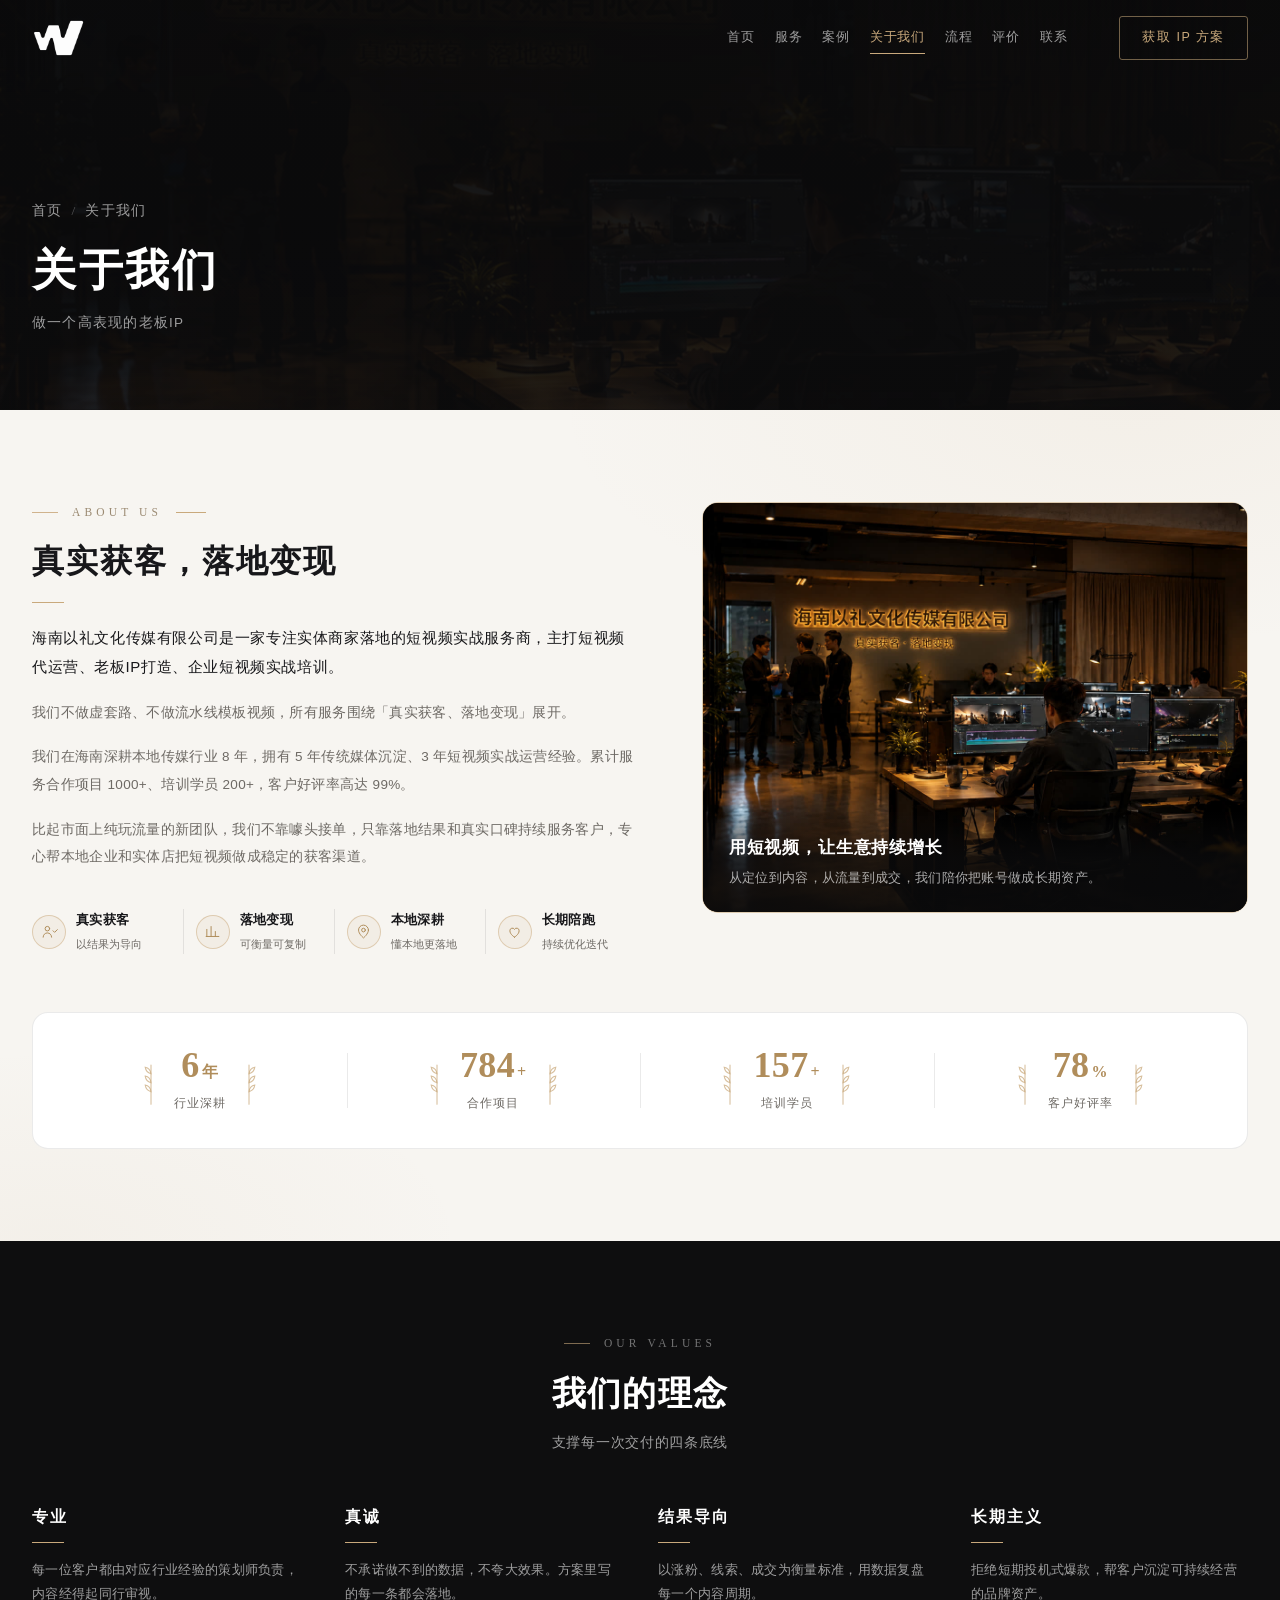
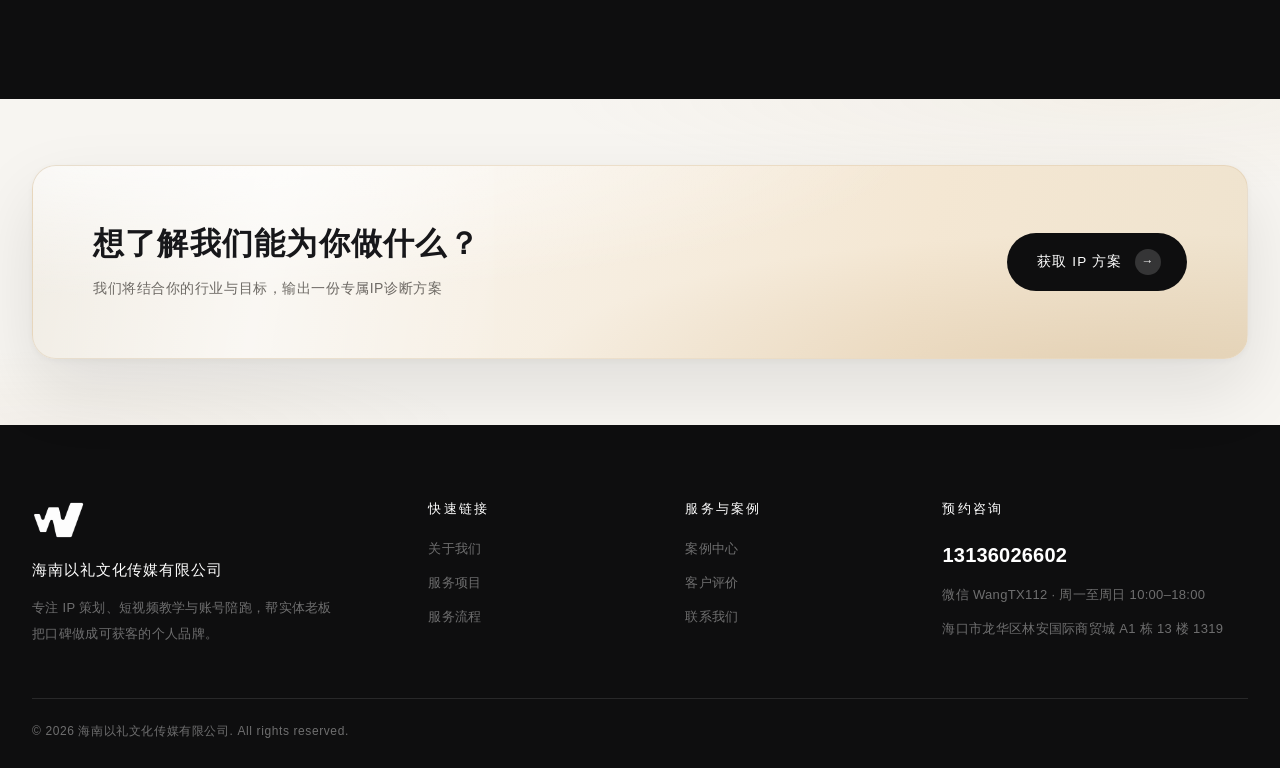
==== commit df28ecbd: "Publish website visual updates and complete service card styles" ====
--- a/about.html
+++ b/about.html
@@ -6,16 +6,16 @@
 <title>海南以礼文化传媒有限公司</title>
 <meta name="description" content="海南以礼文化传媒有限公司是一家专注实体商家落地的短视频实战服务商，主打短视频代运营、老板IP打造、企业短视频实战培训。海南深耕 8 年，累计合作项目 1000+、培训学员 200+。">
 <link rel="icon" href="assets/images/favicon.png" type="image/png">
-<link rel="stylesheet" href="assets/css/base.css?v=20260907s">
-<link rel="stylesheet" href="assets/css/layout.css?v=20260907s">
-<link rel="stylesheet" href="assets/css/components.css?v=20260907s">
-<link rel="stylesheet" href="assets/css/pages.css?v=20260907s">
-<link rel="stylesheet" href="assets/css/responsive.css?v=20260907s">
-<link rel="stylesheet" href="assets/css/motion.css?v=20260907s">
+<link rel="stylesheet" href="assets/css/base.css?v=20260915a">
+<link rel="stylesheet" href="assets/css/layout.css?v=20260915a">
+<link rel="stylesheet" href="assets/css/components.css?v=20260915a">
+<link rel="stylesheet" href="assets/css/pages.css?v=20260915a">
+<link rel="stylesheet" href="assets/css/responsive.css?v=20260915a">
+<link rel="stylesheet" href="assets/css/motion.css?v=20260915a">
 </head>
 <body data-page="about">
 <div id="site-header"></div>
-<script src="assets/js/layout.js?v=20260907s"></script>
+<script src="assets/js/layout.js?v=20260915a"></script>
 
 <section class="phero">
   <div class="media" data-ph="about-1.jpg"><img src="assets/images/about-1.jpg" alt="团队办公场景"></div>
@@ -133,6 +133,6 @@
 </section>
 
 <div id="site-footer"></div>
-<script src="assets/js/main.js?v=20260907s"></script>
+<script src="assets/js/main.js?v=20260915a"></script>
 </body>
 </html>
--- a/assets/css/base.css
+++ b/assets/css/base.css
@@ -29,6 +29,9 @@
   --fs-page-hero:clamp(30px,3.6vw,44px);
   --fs-section:34px;
   --r:3px;
+  --r-card:14px;
+  --shadow-rest:0 8px 24px rgba(23,20,16,.05);
+  --shadow-lift:0 24px 54px rgba(23,20,16,.13);
   --ease:cubic-bezier(.22,.61,.36,1);
 }
 
@@ -63,7 +66,13 @@
 .sec.first{padding-top:150px}   /* 无 Banner 的浅色页，避让固定页头 */
 .dark{background:var(--ink);color:var(--tx-light)}
 .dark p{color:var(--tx-dim)}
-.light{background:var(--cream);color:var(--tx-dark)}
+.light{
+  background:
+    radial-gradient(72% 46% at 88% 0%,rgba(201,169,124,.075) 0%,rgba(201,169,124,0) 62%),
+    radial-gradient(56% 40% at 4% 100%,rgba(176,141,91,.05) 0%,rgba(176,141,91,0) 58%),
+    var(--cream);
+  color:var(--tx-dark);
+}
 .white{background:#fff}
 .center{text-align:center}
 .grid{display:grid;gap:22px}
@@ -76,11 +85,15 @@
 /* ---------- 标题组 ---------- */
 .eyebrow{
   font-family:var(--f-en);font-size:11.5px;letter-spacing:.36em;text-transform:uppercase;
-  color:var(--eyebrow);margin-bottom:16px;font-weight:500;
+  color:var(--eyebrow);margin-bottom:18px;font-weight:500;
+  display:flex;align-items:center;gap:14px;
 }
+.eyebrow::before{content:"";flex:none;width:26px;height:1px;background:var(--gold);opacity:.85}
+.center .eyebrow{justify-content:center}
 .dark .eyebrow{color:rgba(255,255,255,.42)}
-.sec-title{font-size:var(--fs-section);letter-spacing:.05em;font-weight:600}
-.sec-sub{margin-top:13px;font-size:13.5px;color:var(--tx-mid);letter-spacing:.05em}
+.dark .eyebrow::before{background:rgba(201,169,124,.7)}
+.sec-title{font-size:var(--fs-section);letter-spacing:.04em;font-weight:600}
+.sec-sub{margin-top:15px;font-size:14px;color:var(--tx-mid);letter-spacing:.05em}
 .dark .sec-sub{color:var(--tx-dim)}
 .rule{display:block;width:32px;height:1px;background:var(--gold);margin:20px auto 0}
 .rule.left{margin-left:0}
--- a/assets/css/layout.css
+++ b/assets/css/layout.css
@@ -113,16 +113,16 @@
 .hero-link-cases span{color:rgba(255,255,255,.88);border-bottom:1px solid rgba(255,255,255,.35);padding-bottom:2px}
 .hero-link-cases:hover{color:var(--gold)}
 .hero-link-cases:hover span{border-bottom-color:var(--gold);color:var(--gold)}
-.hero-sub{margin-top:28px;font-size:15.5px;line-height:2;color:var(--tx-dim);max-width:30em}
+.hero-sub{margin-top:30px;font-size:16px;line-height:2;color:rgba(255,255,255,.72);max-width:30em;letter-spacing:.03em}
 .hero-stats{
   display:grid;grid-template-columns:repeat(2,minmax(0,1fr));gap:0;
-  margin-top:28px;max-width:360px;
+  margin-top:30px;max-width:380px;
   border-top:1px solid rgba(255,255,255,.18);
 }
-.hero-stats>div{padding:16px 0 4px}
-.hero-stats>div+div{padding-left:22px;border-left:1px solid rgba(255,255,255,.18)}
-.hero-stats b{display:block;font-family:var(--f-num);font-size:28px;font-weight:700;letter-spacing:-.02em;line-height:1;color:#fff}
-.hero-stats span{display:block;margin-top:8px;font-size:11.5px;letter-spacing:.08em;color:rgba(255,255,255,.55)}
+.hero-stats>div{padding:18px 0 4px}
+.hero-stats>div+div{padding-left:24px;border-left:1px solid rgba(255,255,255,.18)}
+.hero-stats b{display:block;font-family:var(--f-num);font-size:31px;font-weight:700;letter-spacing:-.02em;line-height:1;color:#fff}
+.hero-stats span{display:block;margin-top:9px;font-size:11.5px;letter-spacing:.08em;color:rgba(255,255,255,.58)}
 .hero-btns{display:flex;flex-wrap:wrap;gap:13px;margin-top:42px}
 /* 首屏信任路径：即使 JS 尚未把 .in 打上，也不要长时间透明 */
 .hero .hero-sub.rv,.hero .hero-stats.rv,.hero .hero-btns.rv{opacity:1;transform:none}
@@ -193,20 +193,22 @@
 
 /* ============ 通栏 CTA（浅色渐变圆角卡） ============ */
 .cta-card{
-  position:relative;overflow:hidden;border-radius:20px;
-  padding:52px 56px;display:flex;align-items:center;justify-content:space-between;gap:36px;
-  background:linear-gradient(100deg,#ECE8F1 0%,#F2ECEF 32%,#F8F0E8 66%,#F4EFE7 100%);
+  position:relative;overflow:hidden;border-radius:24px;
+  padding:58px 60px;display:flex;align-items:center;justify-content:space-between;gap:36px;
+  background:linear-gradient(105deg,#F0ECE4 0%,#F7F0E5 38%,#F4E7D3 72%,#EFE3CE 100%);
+  border:1px solid rgba(201,169,124,.22);
+  box-shadow:0 30px 70px rgba(23,20,16,.10),0 2px 6px rgba(23,20,16,.04);
 }
 .cta-card::before{
   content:"";position:absolute;inset:0;z-index:0;
   background:
-    radial-gradient(120% 150% at 10% -10%,rgba(255,255,255,.78) 0%,rgba(255,255,255,0) 52%),
-    radial-gradient(85% 130% at 90% 110%,rgba(201,169,124,.26) 0%,rgba(201,169,124,0) 58%);
+    radial-gradient(120% 150% at 10% -10%,rgba(255,255,255,.82) 0%,rgba(255,255,255,0) 52%),
+    radial-gradient(85% 130% at 90% 110%,rgba(201,169,124,.34) 0%,rgba(201,169,124,0) 58%);
 }
 .cta-card>*{position:relative;z-index:1}
 .cta-card>div{min-width:0}
-.cta-card h2{font-size:27px;letter-spacing:.04em;color:var(--tx-dark);font-weight:600}
-.cta-card p{margin-top:11px;font-size:13.5px;letter-spacing:.04em;color:var(--tx-mid)}
+.cta-card h2{font-size:clamp(24px,2.4vw,32px);letter-spacing:.04em;color:var(--tx-dark);font-weight:600}
+.cta-card p{margin-top:12px;font-size:14px;letter-spacing:.04em;color:var(--tx-mid)}
 
 .btn-pill{
   display:inline-flex;align-items:center;gap:13px;flex:none;
--- a/assets/css/components.css
+++ b/assets/css/components.css
@@ -1,14 +1,14 @@
 /* ============ 首页导语区（左文右图，横向可滑） ============ */
 .intro-split{display:grid;grid-template-columns:minmax(0,.9fr) minmax(0,1.1fr);gap:56px;align-items:center}
 .intro-split>*{min-width:0}
-.intro-tx h2{font-size:clamp(28px,2.8vw,40px);line-height:1.24;letter-spacing:.03em}
+.intro-tx h2{font-size:clamp(30px,3vw,44px);line-height:1.24;letter-spacing:.03em}
 .intro-sub{margin-top:16px;font-size:14px;line-height:1.95;color:var(--tx-mid);max-width:25em}
 .intro-stats{
-  display:grid;grid-template-columns:repeat(2,minmax(0,1fr));gap:26px 30px;
-  margin:34px 0 32px;max-width:23em;
-}
-.intro-stats>div>b{display:block;font-family:var(--f-num);font-size:36px;font-weight:700;letter-spacing:-.01em;line-height:1;color:var(--tx-dark)}
-.intro-stats>div>span{display:block;margin-top:8px;font-size:12.5px;letter-spacing:.09em;color:var(--tx-mid)}
+  display:grid;grid-template-columns:repeat(2,minmax(0,1fr));gap:28px 30px;
+  margin:36px 0 34px;max-width:23em;
+}
+.intro-stats>div>b{display:block;font-family:var(--f-num);font-size:40px;font-weight:700;letter-spacing:-.01em;line-height:1;color:var(--tx-dark)}
+.intro-stats>div>span{display:block;margin-top:9px;font-size:12.5px;letter-spacing:.09em;color:var(--tx-mid)}
 .intro-btns{display:flex;flex-wrap:wrap;gap:12px}
 
 /* 右侧视频：竖版短视频，限宽居中 */
@@ -43,15 +43,19 @@
 .svc-grid>*{min-width:0}
 .svc{
   display:block;color:inherit;
-  background:#fff;border:1px solid var(--line-l);border-radius:var(--r);
-  padding:40px 26px 34px;text-align:center;transition:transform .4s var(--ease),box-shadow .4s var(--ease);
-}
-.svc:hover{transform:translateY(-6px);box-shadow:0 20px 44px rgba(23,20,16,.09)}
+  background:#fff;border:1px solid rgba(23,23,26,.07);border-radius:var(--r-card);
+  padding:44px 26px 36px;text-align:center;
+  box-shadow:var(--shadow-rest);
+  transition:transform .45s var(--ease),box-shadow .45s var(--ease),border-color .45s var(--ease);
+}
+.svc:hover{transform:translateY(-8px);box-shadow:var(--shadow-lift);border-color:rgba(201,169,124,.35)}
 .svc-ic{
-  width:44px;height:44px;margin:0 auto 22px;display:flex;align-items:center;justify-content:center;
-  color:var(--tx-dark);
-}
-.svc-ic svg{width:26px;height:26px;stroke:currentColor;fill:none;stroke-width:1.3}
+  width:56px;height:56px;margin:0 auto 24px;display:flex;align-items:center;justify-content:center;
+  color:var(--tx-dark);border-radius:50%;
+  border:1px solid rgba(201,169,124,.42);
+  background:linear-gradient(160deg,rgba(201,169,124,.14),rgba(201,169,124,.04));
+}
+.svc-ic svg{width:25px;height:25px;stroke:currentColor;fill:none;stroke-width:1.3}
 .svc h3{font-size:16px;letter-spacing:.05em}
 .svc p{margin-top:13px;font-size:12.5px;line-height:1.95;color:var(--tx-mid);min-height:4.9em}
 .svc .link-more{margin-top:20px}
@@ -290,3 +294,36 @@
 .case-v .case-info .case-result{margin:0 0 6px;color:var(--gold)}
 .case-v .case-info h3+p{color:var(--tx-dim);font-weight:400}
 .dark .case-v .case-info h3+p{color:var(--tx-dim)}
+
+/* ============ 行业信任条：首屏下方缓速跑马灯（呼应 300+ 行业覆盖） ============ */
+.trust-strip{
+  background:var(--ink);color:var(--tx-dim-2);
+  padding:30px 0 32px;
+  border-top:1px solid var(--line-d);border-bottom:1px solid var(--line-d);
+}
+.trust-cap{text-align:center}
+.trust-cap p{font-size:12.5px;letter-spacing:.16em;color:var(--tx-dim-2)}
+.trust-cap b{color:var(--gold);font-family:var(--f-num);font-weight:600;letter-spacing:.02em}
+.trust-marquee{
+  margin-top:22px;overflow:hidden;position:relative;
+  -webkit-mask-image:linear-gradient(90deg,transparent 0%,#000 14%,#000 86%,transparent 100%);
+          mask-image:linear-gradient(90deg,transparent 0%,#000 14%,#000 86%,transparent 100%);
+}
+.trust-track{
+  display:flex;align-items:center;gap:38px;width:max-content;
+  padding-right:38px; /* 补齐两份内容的接缝间距，保证无缝循环 */
+  animation:trustRoll 42s linear infinite;
+}
+.trust-strip:hover .trust-track{animation-play-state:paused}
+.trust-track span{
+  font-size:13px;letter-spacing:.24em;white-space:nowrap;
+  color:rgba(255,255,255,.52);
+}
+.trust-track i{
+  font-style:normal;flex:none;width:4px;height:4px;border-radius:50%;
+  background:rgba(201,169,124,.55);
+}
+@keyframes trustRoll{to{transform:translateX(-50%)}}
+@media (prefers-reduced-motion:reduce){
+  .trust-track{animation:none}
+}
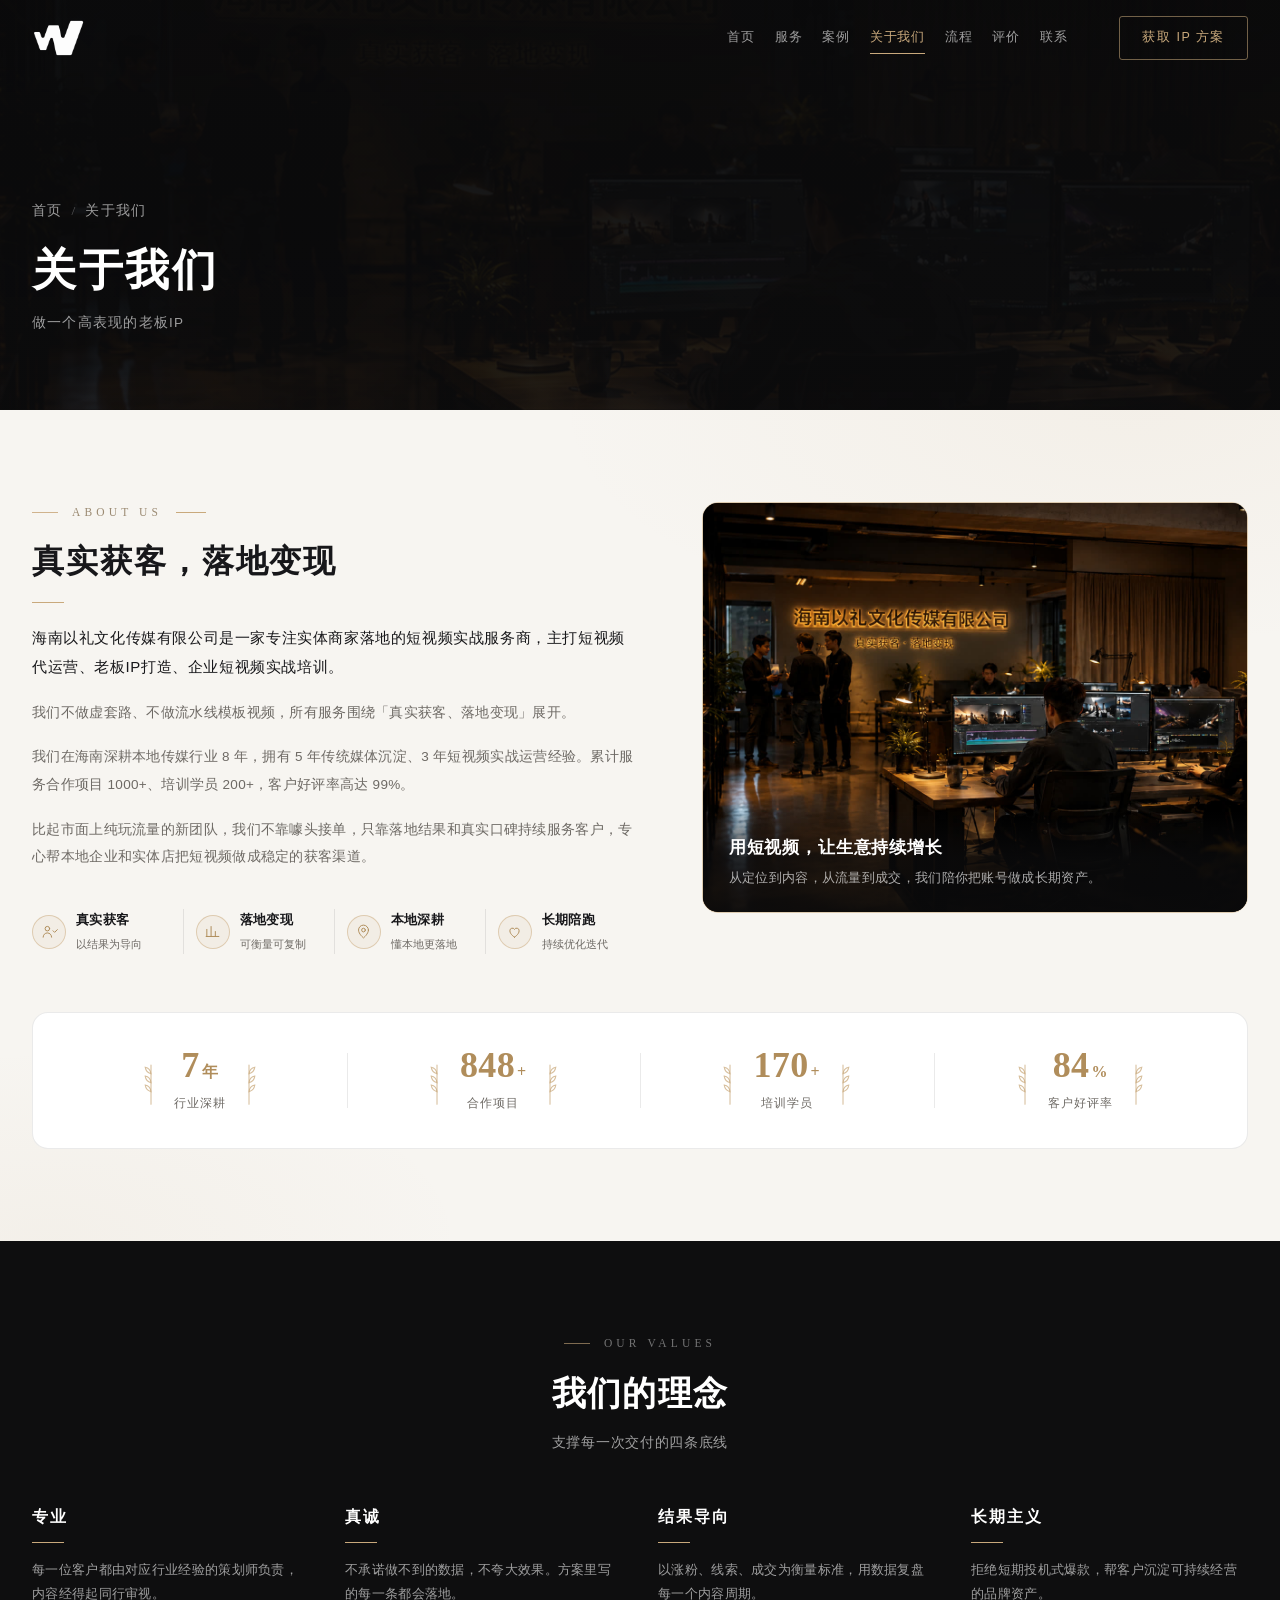
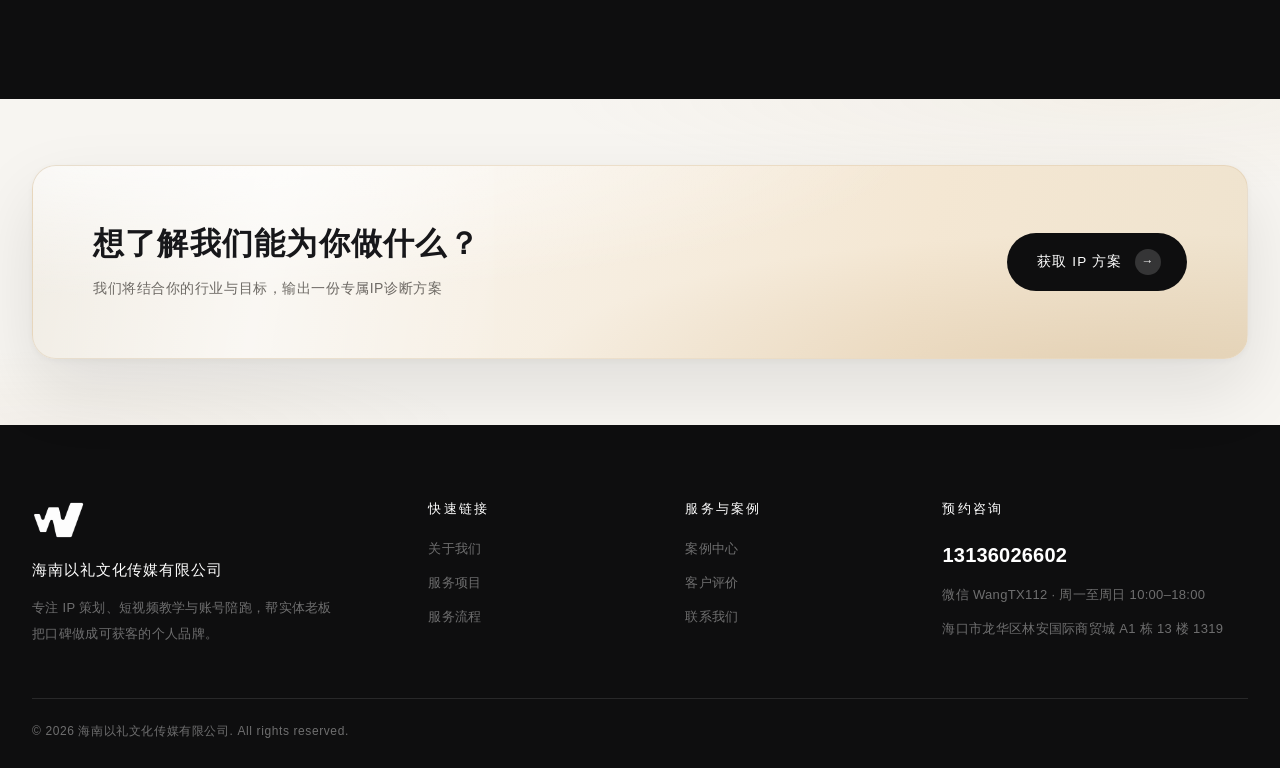
==== commit 980bd827: "Improve search metadata and publish sitemap for website indexing" ====
--- a/about.html
+++ b/about.html
@@ -3,8 +3,9 @@
 <head>
 <meta charset="UTF-8">
 <meta name="viewport" content="width=device-width,initial-scale=1,viewport-fit=cover">
-<title>海南以礼文化传媒有限公司</title>
-<meta name="description" content="海南以礼文化传媒有限公司是一家专注实体商家落地的短视频实战服务商，主打短视频代运营、老板IP打造、企业短视频实战培训。海南深耕 8 年，累计合作项目 1000+、培训学员 200+。">
+<title>关于我们与服务理念 | 海南以礼文化传媒有限公司</title>
+<meta name="description" content="了解海南以礼文化传媒有限公司：扎根海南、位于海口，专注实体商家的短视频代运营、老板IP打造和企业短视频实战培训，介绍公司的服务方向、实战经验与合作理念。">
+<link rel="canonical" href="https://yiliwenhua.online/about.html">
 <link rel="icon" href="assets/images/favicon.png" type="image/png">
 <link rel="stylesheet" href="assets/css/base.css?v=20260915a">
 <link rel="stylesheet" href="assets/css/layout.css?v=20260915a">
